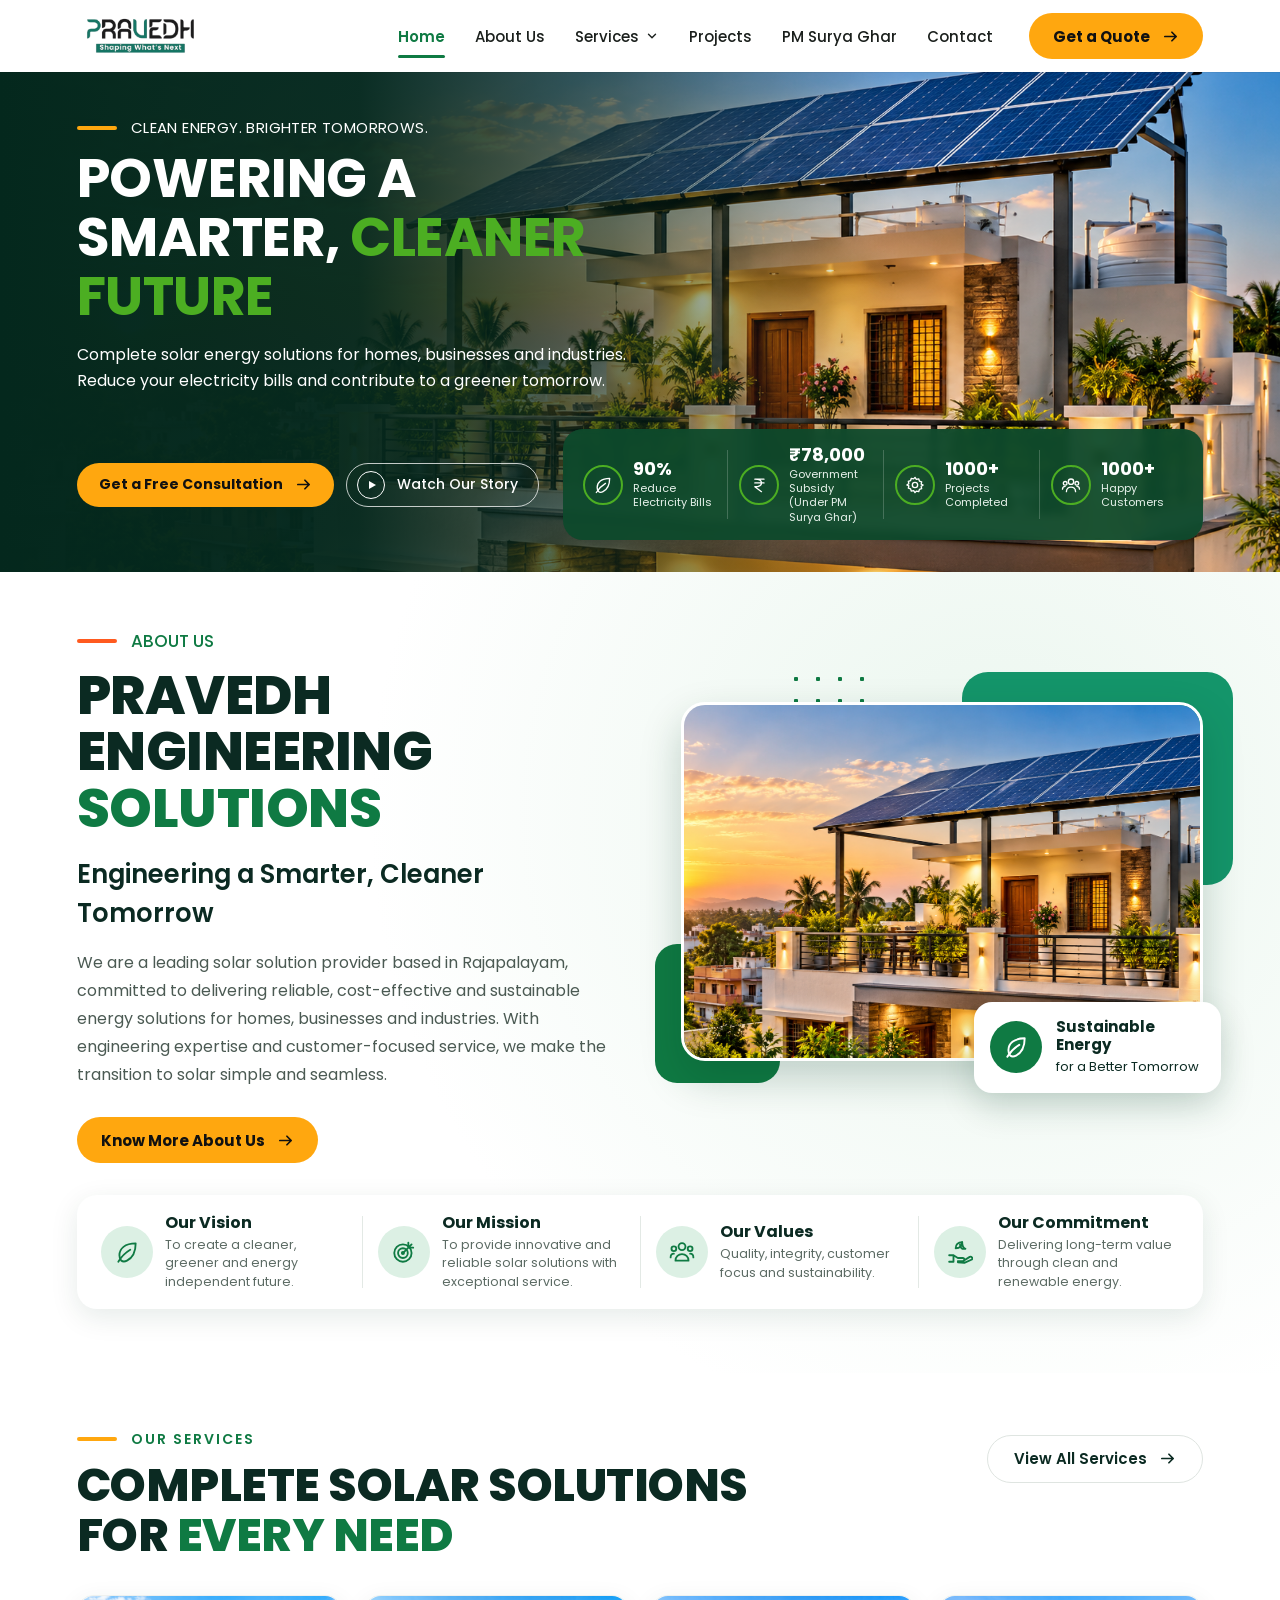
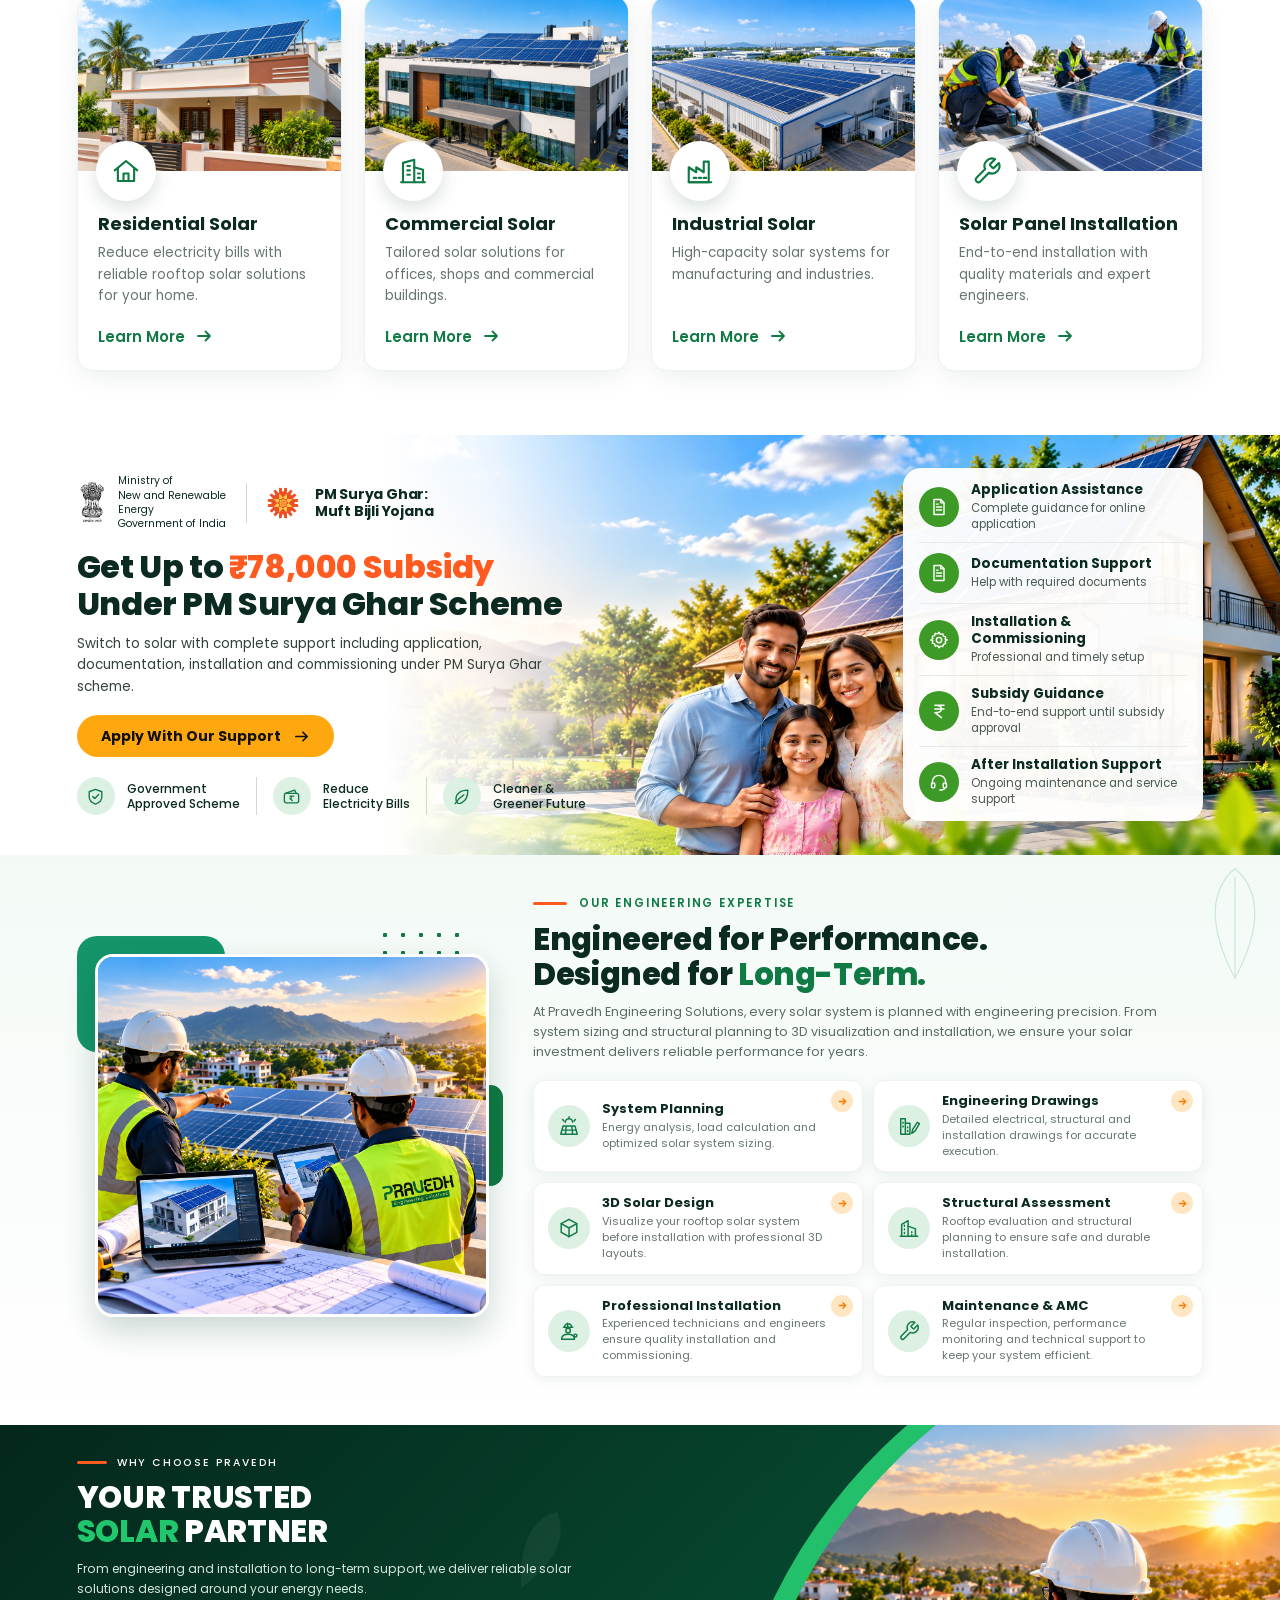
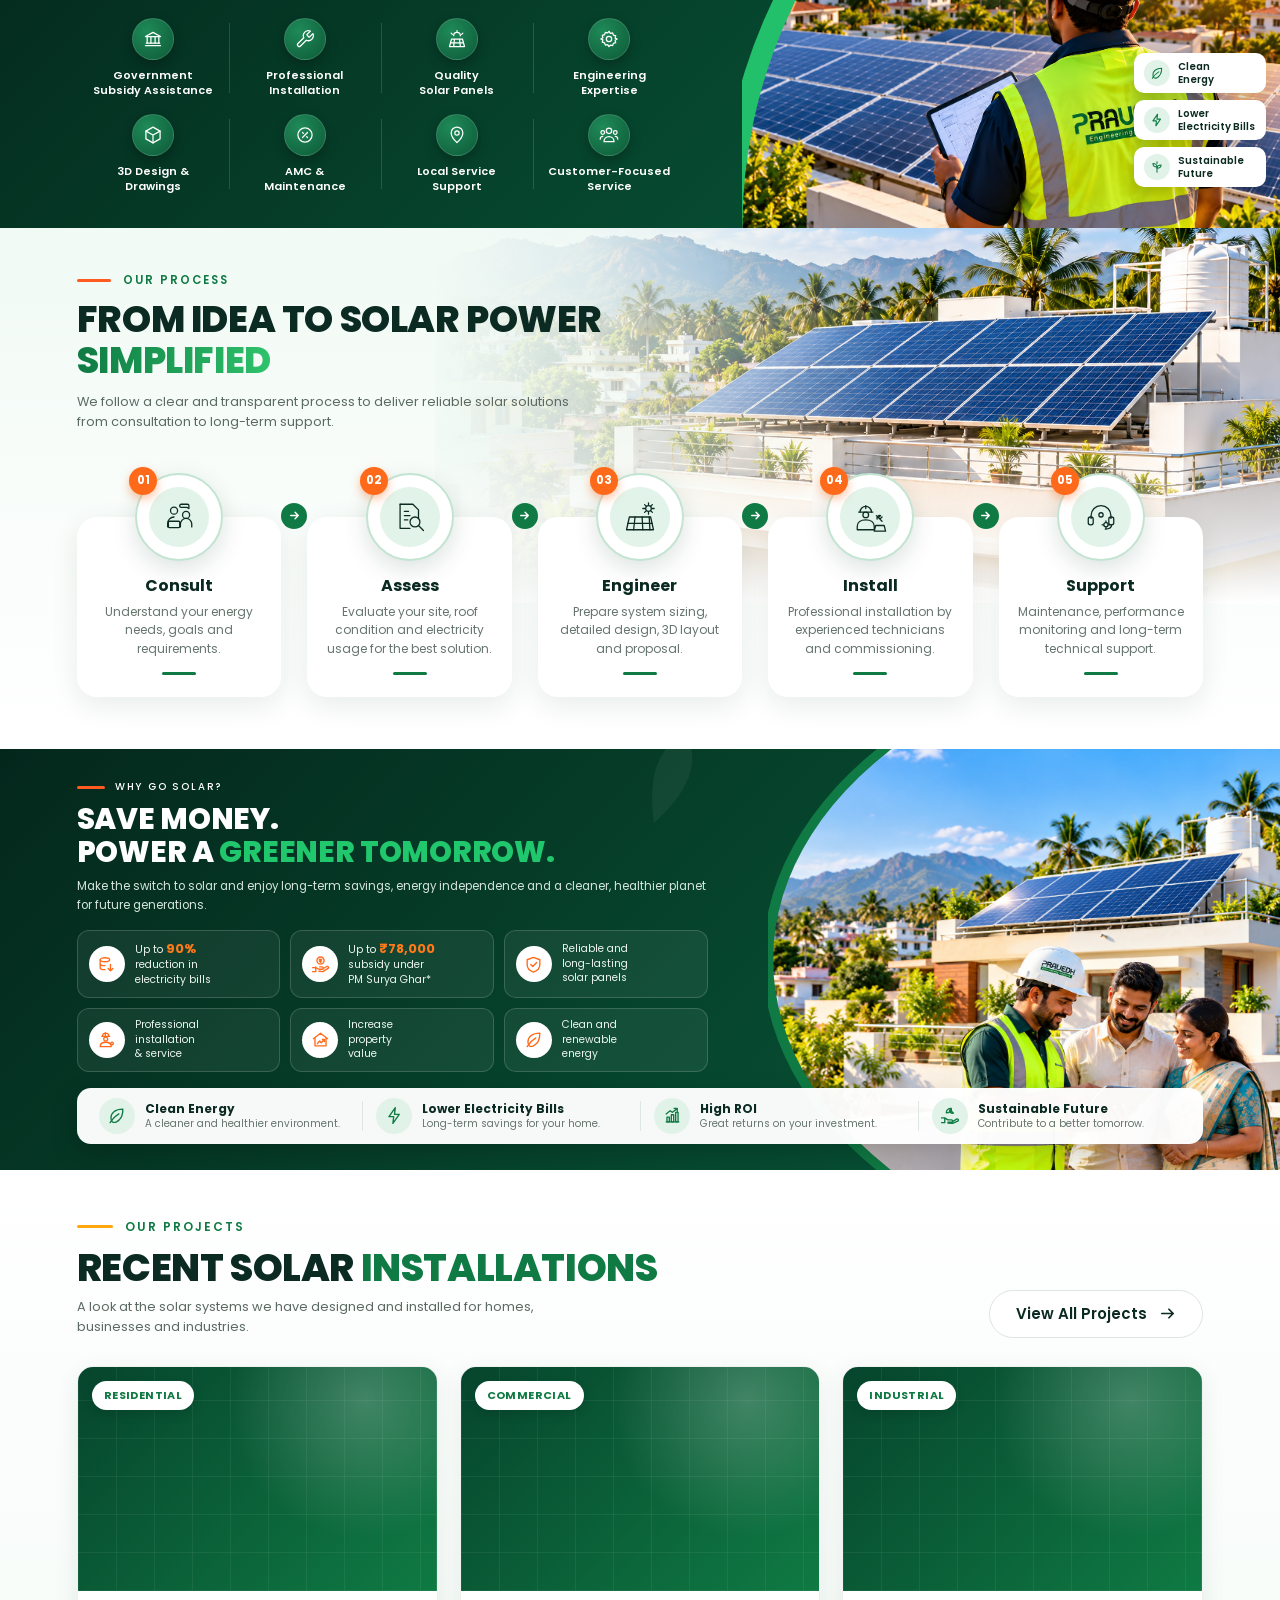
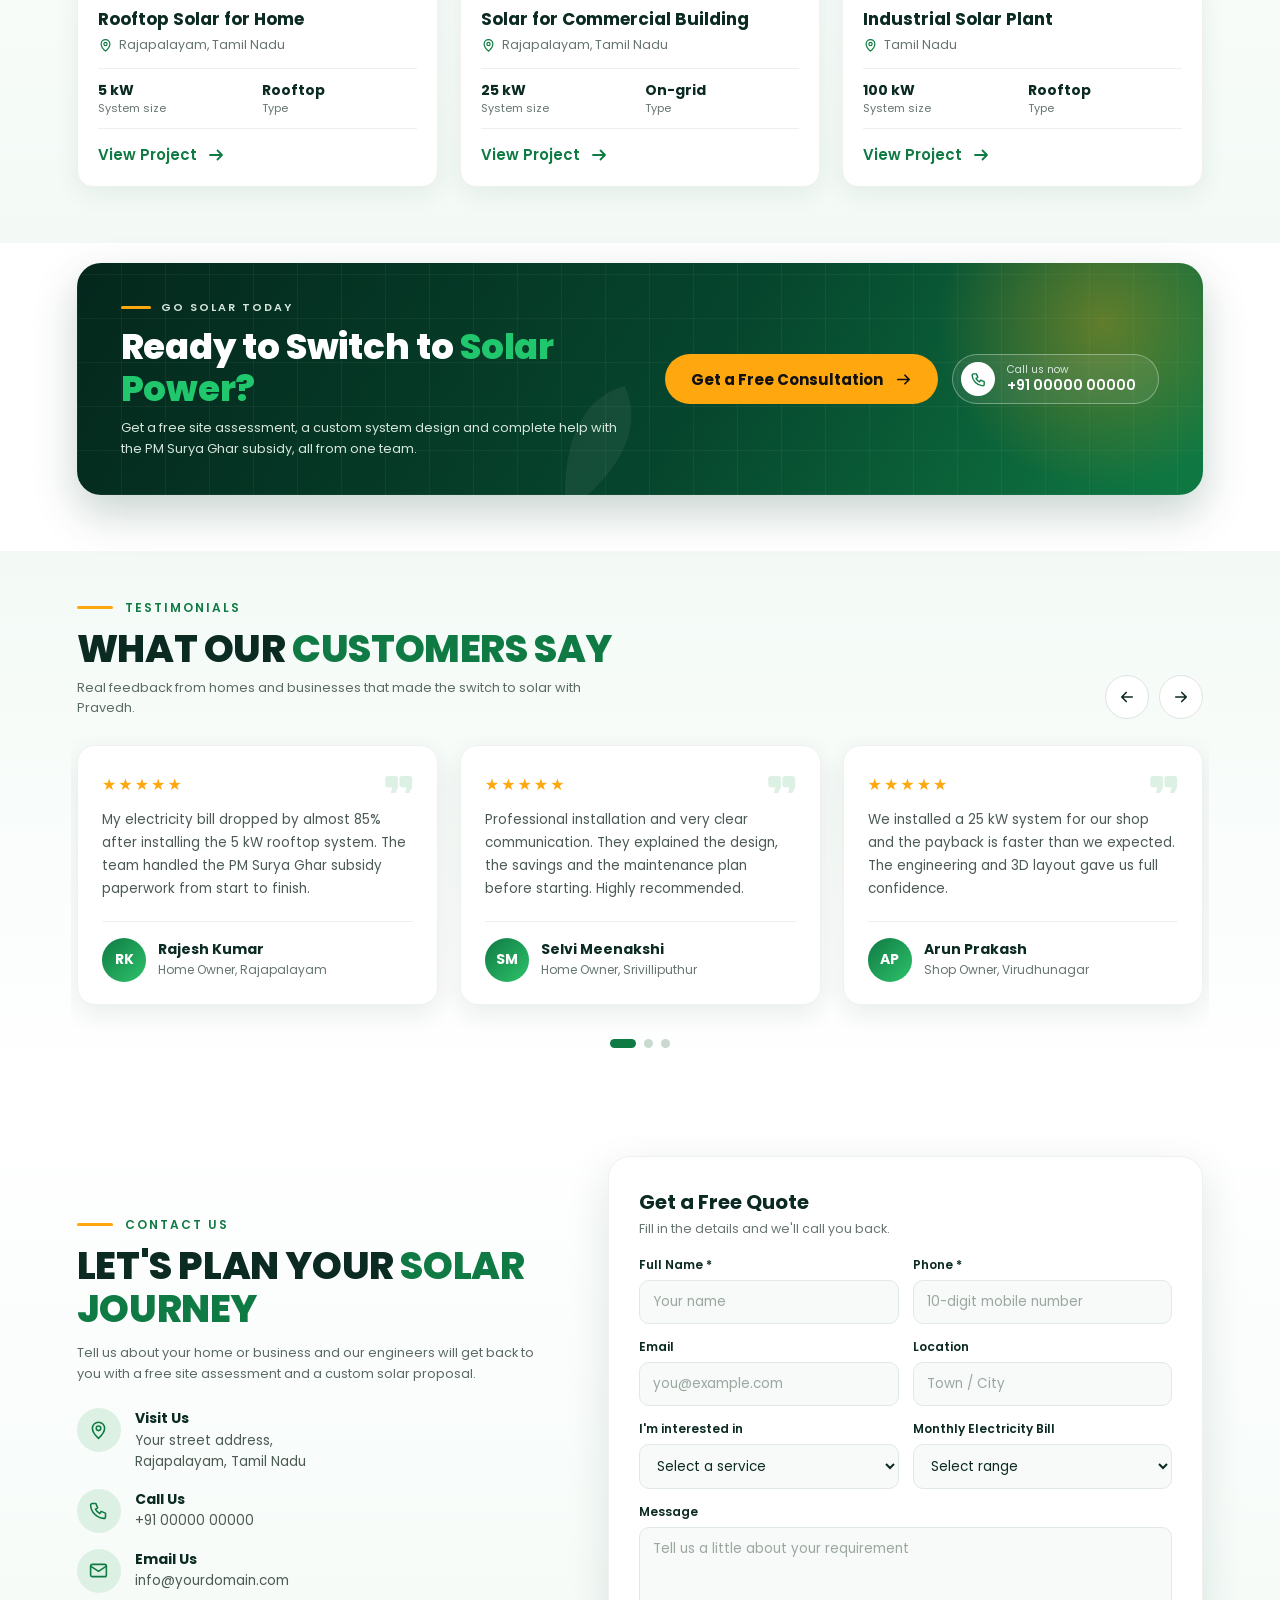
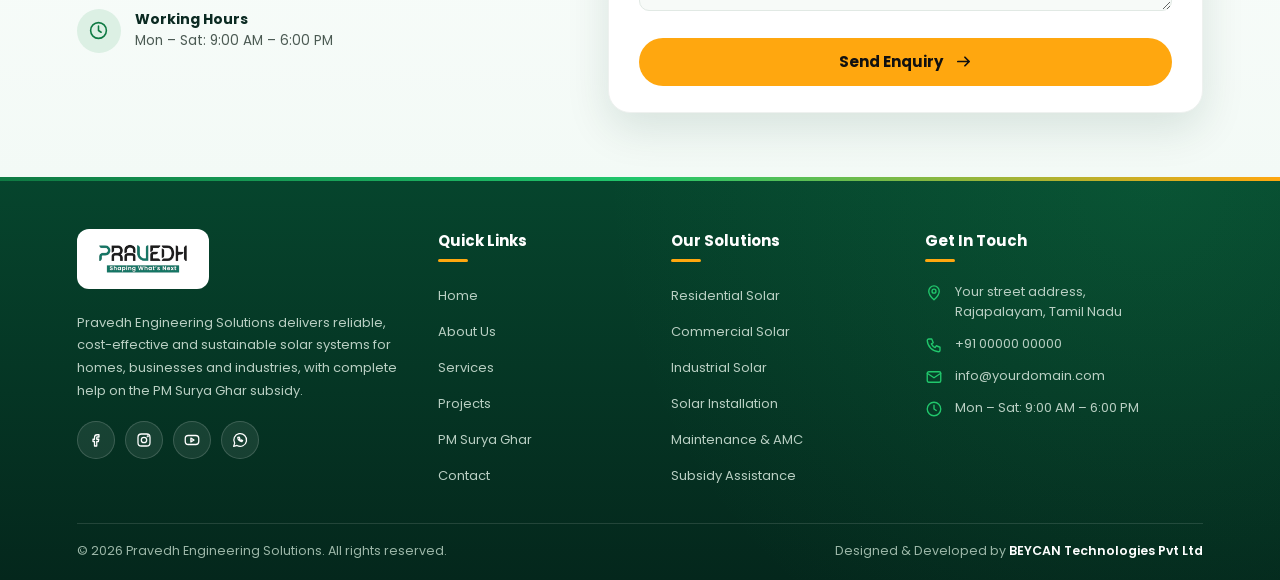
==== index.html @ b2233e87 "Add files via upload" ====
<!DOCTYPE html>
<html lang="en">
<head>
<meta charset="UTF-8">
<meta name="viewport" content="width=device-width, initial-scale=1">
<title>Pravedh – Shaping What's Next | Solar Energy Solutions</title>
<link rel="preconnect" href="https://fonts.googleapis.com">
<link rel="preconnect" href="https://fonts.gstatic.com" crossorigin>
<link href="https://fonts.googleapis.com/css2?family=Poppins:wght@400;500;600;700;800&display=swap" rel="stylesheet">
<link rel="stylesheet" href="css/style.css">
</head>
<body>

<header class="header">
  <div class="container">
    <a href="#" class="logo" aria-label="Pravedh – Shaping What's Next">
      <img src="images/logo.png" alt="Pravedh – Shaping What's Next">
    </a>

    <nav class="nav" id="nav" aria-label="Main navigation">
      <a href="#" class="active">Home</a>
      <a href="#about">About Us</a>
    
      <div class="dropdown">
        <button type="button" class="dropdown-toggle" aria-haspopup="true" aria-expanded="false">Services <svg class="chev" viewBox="0 0 24 24" fill="none" stroke="currentColor" stroke-width="2.4" stroke-linecap="round" stroke-linejoin="round"><path d="M6 9l6 6 6-6"/></svg></button>
        <div class="dropdown-menu">
          <a href="#services">Solar Installation</a>
          <a href="#services">Maintenance &amp; Repair</a>
          <a href="#services">Net Metering Support</a>
          <a href="#pm-surya-ghar">Subsidy Assistance</a>
        </div>
      </div>
      <a href="#project">Projects</a>
      <a href="#pm-surya-ghar">PM Surya Ghar</a>
      <a href="#contact">Contact</a>
    </nav>

    <div class="actions">
      <a href="#contact" class="btn btn-orange">
        Get a Quote
        <svg viewBox="0 0 24 24" fill="none" stroke="currentColor" stroke-width="2.4" stroke-linecap="round" stroke-linejoin="round"><path d="M4 12h16M14 6l6 6-6 6"/></svg>
      </a>
      <button class="menu-toggle" id="menuToggle" aria-label="Toggle menu" aria-expanded="false" aria-controls="nav"><span></span></button>
    </div>
  </div>
</header>

<section class="hero">
  <div class="hero-bg"><img src="images/hero.png" alt="" aria-hidden="true"></div>

  <div class="container">
    <div class="hero-content">
      <div class="eyebrow">Clean Energy. Brighter Tomorrows.</div>
      <h1>Powering a<br>Smarter, <span class="accent">Cleaner<br>Future</span></h1>
      <p class="lead">Complete solar energy solutions for homes, businesses and industries. Reduce your electricity bills and contribute to a greener tomorrow.</p>

    </div>

    <div class="hero-bottom">
      <div class="cta-row">
        <a href="#contact" class="btn btn-orange">
          Get a Free Consultation
          <svg viewBox="0 0 24 24" fill="none" stroke="currentColor" stroke-width="2.4" stroke-linecap="round" stroke-linejoin="round"><path d="M4 12h16M14 6l6 6-6 6"/></svg>
        </a>
        <a href="#story" class="btn btn-outline">
          <span class="play"><svg viewBox="0 0 24 24"><path d="M6 4l14 8-14 8z"/></svg></span>
          Watch Our Story
        </a>
      </div>
      <div class="stats">
        <div class="stat">
          <div class="stat-icon">
            <svg viewBox="0 0 24 24"><path d="M20 4C10 4 5 9 5 15c0 2 .6 3.6 1.6 4.8C8 21 10 21 12 20c5-2.5 8-7 8-16z"/><path d="M4 21c3-5 6-8 11-11"/></svg>
          </div>
          <div><strong>90%</strong><span>Reduce Electricity Bills</span></div>
        </div>
        <div class="stat">
          <div class="stat-icon">
            <svg viewBox="0 0 24 24"><path d="M7 5h11M7 9.5h11M7 5c6 0 8 2 8 4.5S12 14 7 14l8 6"/></svg>
          </div>
          <div><strong>₹78,000</strong><span>Government Subsidy<br>(Under PM Surya Ghar)</span></div>
        </div>
        <div class="stat">
          <div class="stat-icon">
            <svg viewBox="0 0 24 24"><circle cx="12" cy="12" r="3.2"/><path d="M12 2.8l1.6 2.4 2.8-.6.9 2.7 2.7.9-.6 2.8L21.8 12l-2.4 1.6.6 2.8-2.7.9-.9 2.7-2.8-.6L12 21.2l-1.6-2.4-2.8.6-.9-2.7-2.7-.9.6-2.8L2.2 12l2.4-1.6-.6-2.8 2.7-.9.9-2.7 2.8.6z"/></svg>
          </div>
          <div><strong>1000+</strong><span>Projects Completed</span></div>
        </div>
        <div class="stat">
          <div class="stat-icon">
            <svg viewBox="0 0 24 24"><circle cx="12" cy="8" r="3.2"/><circle cx="5" cy="10" r="2.2"/><circle cx="19" cy="10" r="2.2"/><path d="M6.5 20c0-3.3 2.5-5.5 5.5-5.5s5.5 2.2 5.5 5.5M1.8 17c0-2 1.3-3.4 3.2-3.4M22.2 17c0-2-1.3-3.4-3.2-3.4"/></svg>
          </div>
          <div><strong>1000+</strong><span>Happy Customers</span></div>
        </div>
      </div>
    </div>
  </div>
</section>

<section class="about" id="about">
  <div class="container">
    <div class="about-top">
      <div class="about-text">
        <div class="about-eyebrow">About Us</div>
        <h2>Pravedh Engineering <span>Solutions</span></h2>
        <h3>Engineering a Smarter, Cleaner Tomorrow</h3>
        <p>We are a leading solar solution provider based in Rajapalayam, committed to delivering reliable, cost-effective and sustainable energy solutions for homes, businesses and industries. With engineering expertise and customer-focused service, we make the transition to solar simple and seamless.</p>
        <a href="#contact" class="btn btn-orange">
          Know More About Us
          <svg viewBox="0 0 24 24" fill="none" stroke="currentColor" stroke-width="2.4" stroke-linecap="round" stroke-linejoin="round"><path d="M4 12h16M14 6l6 6-6 6"/></svg>
        </a>
      </div>

      <div class="about-visual">
        <span class="dots" aria-hidden="true"></span>
       
        <div class="about-img"><img src="images/hero.png" alt="Rooftop solar installation on a home at sunset"></div>
        <div class="float-card">
          <div class="float-icon"><svg viewBox="0 0 24 24"><path d="M20 4C10 4 5 9 5 15c0 2 .6 3.6 1.6 4.8C8 21 10 21 12 20c5-2.5 8-7 8-16z"/><path d="M4 21c3-5 6-8 11-11"/></svg></div>
          <div><strong>Sustainable Energy</strong><span>for a Better Tomorrow</span></div>
        </div>
      </div>
    </div>

    <div class="about-features">
      <div class="feature">
        <div class="feature-icon"><svg viewBox="0 0 24 24"><path d="M20 4C10 4 5 9 5 15c0 2 .6 3.6 1.6 4.8C8 21 10 21 12 20c5-2.5 8-7 8-16z"/><path d="M4 21c3-5 6-8 11-11"/></svg></div>
        <div><h4>Our Vision</h4><p>To create a cleaner, greener and energy independent future.</p></div>
      </div>
      <div class="feature">
        <div class="feature-icon"><svg viewBox="0 0 24 24"><circle cx="11" cy="13" r="8"/><circle cx="11" cy="13" r="4.5"/><circle cx="11" cy="13" r="1"/><path d="M11 13l8-8M16 3.5V8h4.5"/></svg></div>
        <div><h4>Our Mission</h4><p>To provide innovative and reliable solar solutions with exceptional service.</p></div>
      </div>
      <div class="feature">
        <div class="feature-icon"><svg viewBox="0 0 24 24"><circle cx="12" cy="7" r="3.2"/><circle cx="4.5" cy="9" r="2.2"/><circle cx="19.5" cy="9" r="2.2"/><path d="M6 20c0-3.6 2.7-6 6-6s6 2.4 6 6zM1.5 17c0-2 1.2-3.5 3-3.5M22.5 17c0-2-1.2-3.5-3-3.5"/></svg></div>
        <div><h4>Our Values</h4><p>Quality, integrity, customer focus and sustainability.</p></div>
      </div>
      <div class="feature">
        <div class="feature-icon"><svg viewBox="0 0 24 24"><path d="M14 3c-4 0-6 2.5-6 5.5 3.5 0 6-1.5 6-5.5z"/><path d="M14 3c0 3 .5 5 3 6-3 .5-5-.5-5-4M2 15h4l4 2.5h4.5a1.5 1.5 0 0 1 0 3H10M6 15v6H2M14.5 20.5L21 16.5a1.6 1.6 0 0 1 2 2.4L16 22l-6-.5"/></svg></div>
        <div><h4>Our Commitment</h4><p>Delivering long-term value through clean and renewable energy.</p></div>
      </div>
    </div>
  </div>
</section>

<section class="services" id="services">
  <div class="container">
    <div class="services-head">
      <div>
        <div class="services-eyebrow">Our Services</div>
        <h2>Complete Solar Solutions<br>for <span>Every Need</span></h2>
      </div>
      <a href="#services" class="btn btn-ghost">View All Services <svg viewBox="0 0 24 24" fill="none" stroke="currentColor" stroke-width="2.4" stroke-linecap="round" stroke-linejoin="round"><path d="M4 12h16M14 6l6 6-6 6"/></svg></a>
    </div>

    <div class="services-grid">
      <article class="service-card">
        <div class="service-media">
          <img src="images/residential.png" alt="A rooftop solar installation on a home" loading="lazy">
          <div class="service-icon"><svg viewBox="0 0 24 24"><path d="M3 11.5L12 4l9 7.5"/><path d="M5.5 10v10h13V10"/><path d="M10 20v-6h4v6"/></svg></div>
        </div>
        <div class="service-body">
          <h3>Residential Solar</h3>
          <p>Reduce electricity bills with reliable rooftop solar solutions for your home.</p>
          <a href="#contact" class="learn-more">Learn More <svg viewBox="0 0 24 24" fill="none" stroke="currentColor" stroke-width="2.4" stroke-linecap="round" stroke-linejoin="round"><path d="M4 12h16M14 6l6 6-6 6"/></svg></a>
        </div>
      </article>

      <article class="service-card">
        <div class="service-media">
          <img src="images/commercial.png" alt="Solar-powered commercial building" loading="lazy">
          <div class="service-icon"><svg viewBox="0 0 24 24"><path d="M4 21V5.5L13 3v18"/><path d="M13 9l7 2v10"/><path d="M2.5 21h19"/><path d="M7.5 8h2M7.5 11.5h2M7.5 15h2M16 14h1.5M16 17.5h1.5"/></svg></div>
        </div>
        <div class="service-body">
          <h3>Commercial Solar</h3>
          <p>Tailored solar solutions for offices, shops and commercial buildings.</p>
          <a href="#contact" class="learn-more">Learn More <svg viewBox="0 0 24 24" fill="none" stroke="currentColor" stroke-width="2.4" stroke-linecap="round" stroke-linejoin="round"><path d="M4 12h16M14 6l6 6-6 6"/></svg></a>
        </div>
      </article>

      <article class="service-card">
        <div class="service-media">
          <img src="images/industrial.png" alt="Large solar array beside an industrial area" loading="lazy">
          <div class="service-icon"><svg viewBox="0 0 24 24"><path d="M3 21V9l6 4V9l6 4V4.5h4V21z"/><path d="M3 21h18"/><path d="M7 17.5h2M11 17.5h2M15 17.5h2"/></svg></div>
        </div>
        <div class="service-body">
          <h3>Industrial Solar</h3>
          <p>High-capacity solar systems for manufacturing and industries.</p>
          <a href="#contact" class="learn-more">Learn More <svg viewBox="0 0 24 24" fill="none" stroke="currentColor" stroke-width="2.4" stroke-linecap="round" stroke-linejoin="round"><path d="M4 12h16M14 6l6 6-6 6"/></svg></a>
        </div>
      </article>

      <article class="service-card">
        <div class="service-media">
          <img src="images/installation.png" alt="Engineers installing solar panels on a roof" loading="lazy">
          <div class="service-icon"><svg viewBox="0 0 24 24"><path d="M14.7 6.3a1 1 0 0 0 0 1.4l1.6 1.6a1 1 0 0 0 1.4 0l3.77-3.77a6 6 0 0 1-7.94 7.94l-6.91 6.91a2.12 2.12 0 0 1-3-3l6.91-6.91a6 6 0 0 1 7.94-7.94z"/></svg></div>
        </div>
        <div class="service-body">
          <h3>Solar Panel Installation</h3>
          <p>End-to-end installation with quality materials and expert engineers.</p>
          <a href="#contact" class="learn-more">Learn More <svg viewBox="0 0 24 24" fill="none" stroke="currentColor" stroke-width="2.4" stroke-linecap="round" stroke-linejoin="round"><path d="M4 12h16M14 6l6 6-6 6"/></svg></a>
        </div>
      </article>
    </div>
  </div>
</section>

<section class="pmsg" id="pm-surya-ghar">
  <div class="pmsg-bg" aria-hidden="true"></div>
  <div class="container pmsg-grid">
    <div class="pmsg-main">
      <div class="pmsg-brands">
        <div class="brand-mnre">
          <img src="images/emblem.png" alt="Emblem of India">
          <p>Ministry of<br>New and Renewable<br>Energy<br>Government of India</p>
        </div>
        <div class="brand-sg">
          <img src="images/surya-logo.png" alt="PM Surya Ghar logo">
          <p>PM Surya Ghar:<br>Muft Bijli Yojana</p>
        </div>
      </div>

      <h2>Get Up to <span>₹78,000 Subsidy</span><br>Under PM Surya Ghar Scheme</h2>
      <p class="pmsg-lead">Switch to solar with complete support including application, documentation, installation and commissioning under PM Surya Ghar scheme.</p>
      <a href="#contact" class="btn btn-orange">Apply With Our Support <svg viewBox="0 0 24 24" fill="none" stroke="currentColor" stroke-width="2.4" stroke-linecap="round" stroke-linejoin="round"><path d="M4 12h16M14 6l6 6-6 6"/></svg></a>

      <div class="pm-badges">
          <div class="pm-badge"><span class="pm-badge-ico"><svg viewBox="0 0 24 24"><path d="M12 3l8 3v6c0 4.5-3.2 8-8 9.5C7.2 20 4 16.5 4 12V6z"/><path d="M8.5 12l2.6 2.6L16 9.5"/></svg></span><span>Government<br>Approved Scheme</span></div>
          <div class="pm-badge"><span class="pm-badge-ico"><svg viewBox="0 0 24 24"><path d="M4 8l12-4 2 4"/><rect x="3" y="8" width="18" height="12" rx="2.5"/><path d="M10 11.5h5M10 11.5c2.5 0 2.5 3 0 3l3 2.5"/></svg></span><span>Reduce<br>Electricity Bills</span></div>
          <div class="pm-badge"><span class="pm-badge-ico"><svg viewBox="0 0 24 24"><path d="M20 4C10 4 5 9 5 15c0 2 .6 3.6 1.6 4.8C8 21 10 21 12 20c5-2.5 8-7 8-16z"/><path d="M4 21c3-5 6-8 11-11"/></svg></span><span>Cleaner &amp;<br>Greener Future</span></div>
      </div>
    </div>

    <aside class="pmsg-card" aria-label="Our support">
      <ul>
        <li><span class="pm-ico"><svg viewBox="0 0 24 24"><path d="M6 3h8l4 4v14H6z"/><path d="M14 3v4h4M9 12h6M9 15.5h6M9 8.5h2"/></svg></span><div><strong>Application Assistance</strong><span>Complete guidance for online application</span></div></li>
        <li><span class="pm-ico"><svg viewBox="0 0 24 24"><path d="M6 3h8l4 4v14H6z"/><path d="M14 3v4h4M9 12h6M9 15.5h6M9 8.5h2"/></svg></span><div><strong>Documentation Support</strong><span>Help with required documents</span></div></li>
        <li><span class="pm-ico"><svg viewBox="0 0 24 24"><circle cx="12" cy="12" r="3.2"/><path d="M12 2.8l1.6 2.4 2.8-.6.9 2.7 2.7.9-.6 2.8L21.8 12l-2.4 1.6.6 2.8-2.7.9-.9 2.7-2.8-.6L12 21.2l-1.6-2.4-2.8.6-.9-2.7-2.7-.9.6-2.8L2.2 12l2.4-1.6-.6-2.8 2.7-.9.9-2.7 2.8.6z"/></svg></span><div><strong>Installation &amp; Commissioning</strong><span>Professional and timely setup</span></div></li>
        <li><span class="pm-ico"><svg viewBox="0 0 24 24"><path d="M7 5h11M7 9.5h11M7 5c6 0 8 2 8 4.5S12 14 7 14l8 6"/></svg></span><div><strong>Subsidy Guidance</strong><span>End-to-end support until subsidy approval</span></div></li>
        <li><span class="pm-ico"><svg viewBox="0 0 24 24"><path d="M4 14v-2a8 8 0 0 1 16 0v2"/><rect x="3" y="13" width="4" height="6" rx="1.5"/><rect x="17" y="13" width="4" height="6" rx="1.5"/><path d="M19 19c0 1.6-1.6 2.5-4 2.5h-2"/></svg></span><div><strong>After Installation Support</strong><span>Ongoing maintenance and service support</span></div></li>
      </ul>
    </aside>
  </div>
</section>
<section class="eng" id="engineering">
  <svg class="eng-leaf" viewBox="0 0 120 200" aria-hidden="true">
    <path d="M60 6C20 40 10 100 60 194 110 100 100 40 60 6z" fill="none" stroke="#9fd3b4" stroke-width="2"/>
    <path d="M60 20v170" stroke="#9fd3b4" stroke-width="2"/>
  </svg>

  <div class="container eng-grid">
    <!-- left: image -->
    <div class="eng-visual">
      <span class="eng-dots" aria-hidden="true"></span>
      <div class="eng-img">
        <img src="images/engineering.png" alt="Pravedh engineers reviewing a rooftop solar layout" loading="lazy">
      </div>
    </div>

    <!-- right: content -->
    <div class="eng-content">
      <div class="eng-eyebrow">Our Engineering Expertise</div>
      <h2>Engineered for Performance.<br>Designed for <span>Long-Term.</span></h2>
      <p class="eng-lead">At Pravedh Engineering Solutions, every solar system is planned with engineering precision. From system sizing and structural planning to 3D visualization and installation, we ensure your solar investment delivers reliable performance for years.</p>

      <div class="eng-cards">
        <a href="#contact" class="eng-card">
          <span class="eng-ico"><svg viewBox="0 0 24 24"><path d="M12 2v2M5 5l1.4 1.4M19 5l-1.4 1.4M8 8a4 4 0 0 1 8 0"/><path d="M3 21l2.5-9h13L21 21zM4.2 16.5h15.6M9 12l-1 9M15 12l1 9"/></svg></span>
          <span class="eng-txt"><strong>System Planning</strong><span>Energy analysis, load calculation and optimized solar system sizing.</span></span>
          <span class="eng-go"><svg viewBox="0 0 24 24"><path d="M5 12h14M13 6l6 6-6 6"/></svg></span>
        </a>

        <a href="#contact" class="eng-card">
          <span class="eng-ico"><svg viewBox="0 0 24 24"><path d="M3 4h5v17H3zM8 9h5v12H8z"/><path d="M5.5 8v1M5.5 12v1M10.5 13v1M10.5 17v1"/><path d="M15 20l1-4 5-8 2.5 1.5-5 8z"/></svg></span>
          <span class="eng-txt"><strong>Engineering Drawings</strong><span>Detailed electrical, structural and installation drawings for accurate execution.</span></span>
          <span class="eng-go"><svg viewBox="0 0 24 24"><path d="M5 12h14M13 6l6 6-6 6"/></svg></span>
        </a>

        <a href="#contact" class="eng-card">
          <span class="eng-ico"><svg viewBox="0 0 24 24"><path d="M12 2.5l8.5 4.8v9.4L12 21.5l-8.5-4.8V7.3z"/><path d="M3.5 7.3L12 12l8.5-4.7M12 12v9.5"/></svg></span>
          <span class="eng-txt"><strong>3D Solar Design</strong><span>Visualize your rooftop solar system before installation with professional 3D layouts.</span></span>
          <span class="eng-go"><svg viewBox="0 0 24 24"><path d="M5 12h14M13 6l6 6-6 6"/></svg></span>
        </a>

        <a href="#contact" class="eng-card">
          <span class="eng-ico"><svg viewBox="0 0 24 24"><path d="M4 21V8l7-4v17"/><path d="M11 10l8 3v8"/><path d="M2.5 21h19M7 9v1M7 13v1M7 17v1M15 16v1M15 19v1"/></svg></span>
          <span class="eng-txt"><strong>Structural Assessment</strong><span>Rooftop evaluation and structural planning to ensure safe and durable installation.</span></span>
          <span class="eng-go"><svg viewBox="0 0 24 24"><path d="M5 12h14M13 6l6 6-6 6"/></svg></span>
        </a>

        <a href="#contact" class="eng-card">
          <span class="eng-ico"><svg viewBox="0 0 24 24"><path d="M7 8a4 4 0 0 1 8 0M6 8h10M10.5 3.5v3"/><circle cx="11" cy="11.5" r="2.5"/><path d="M4 21c0-3.5 3-5.5 7-5.5s7 2 7 5.5z"/><circle cx="19" cy="17" r="1.6"/></svg></span>
          <span class="eng-txt"><strong>Professional Installation</strong><span>Experienced technicians and engineers ensure quality installation and commissioning.</span></span>
          <span class="eng-go"><svg viewBox="0 0 24 24"><path d="M5 12h14M13 6l6 6-6 6"/></svg></span>
        </a>

        <a href="#contact" class="eng-card">
          <span class="eng-ico"><svg viewBox="0 0 24 24"><path d="M14.7 6.3a1 1 0 0 0 0 1.4l1.6 1.6a1 1 0 0 0 1.4 0l3.77-3.77a6 6 0 0 1-7.94 7.94l-6.91 6.91a2.12 2.12 0 0 1-3-3l6.91-6.91a6 6 0 0 1 7.94-7.94z"/></svg></span>
          <span class="eng-txt"><strong>Maintenance &amp; AMC</strong><span>Regular inspection, performance monitoring and technical support to keep your system efficient.</span></span>
          <span class="eng-go"><svg viewBox="0 0 24 24"><path d="M5 12h14M13 6l6 6-6 6"/></svg></span>
        </a>
      </div>
    </div>
  </div>
</section>

<section class="why" id="why-us">
  <!-- photo with curved edge -->
  <div class="why-media" aria-hidden="false">
    <div class="why-edge"></div>
    <div class="why-photo"><img src="images/why-choose.png" alt="Pravedh engineer reviewing a rooftop solar plant" loading="lazy"></div>

    <div class="why-tags">
      <div class="why-tag">
        <span class="why-tag-ico"><svg viewBox="0 0 24 24"><path d="M20 4C10 4 5 9 5 15c0 2 .6 3.6 1.6 4.8C8 21 10 21 12 20c5-2.5 8-7 8-16z"/><path d="M4 21c3-5 6-8 11-11"/></svg></span>
        <span>Clean<br>Energy</span>
      </div>
      <div class="why-tag">
        <span class="why-tag-ico"><svg viewBox="0 0 24 24"><path d="M13 2L5 13.5h6L10 22l8-11.5h-6z"/></svg></span>
        <span>Lower<br>Electricity Bills</span>
      </div>
      <div class="why-tag">
        <span class="why-tag-ico"><svg viewBox="0 0 24 24"><path d="M12 21v-9"/><path d="M12 12C12 8 9 6 5 6c0 4 2.5 6 7 6zM12 14c0-3.5 2.5-5.5 7-5.5 0 3.5-2.5 5.5-7 5.5z"/><path d="M12 3v3"/></svg></span>
        <span>Sustainable<br>Future</span>
      </div>
    </div>
  </div>

  <svg class="why-leaf" viewBox="0 0 120 200" aria-hidden="true"><path d="M60 6C20 40 10 100 60 194 110 100 100 40 60 6z" fill="currentColor"/></svg>

  <div class="container">
    <div class="why-content">
      <div class="why-eyebrow">Why Choose Pravedh</div>
      <h2>Your Trusted<br><span>Solar</span> Partner</h2>
      <p class="why-lead">From engineering and installation to long-term support, we deliver reliable solar solutions designed around your energy needs.</p>

      <div class="why-grid">
        <div class="why-item">
          <span class="why-ico"><svg viewBox="0 0 24 24"><path d="M3 9l9-5 9 5z"/><path d="M5 9v8M9.5 9v8M14.5 9v8M19 9v8"/><path d="M3 20h18M4 17h16"/></svg></span>
          <span>Government<br>Subsidy Assistance</span>
        </div>
        <div class="why-item">
          <span class="why-ico"><svg viewBox="0 0 24 24"><path d="M14.7 6.3a1 1 0 0 0 0 1.4l1.6 1.6a1 1 0 0 0 1.4 0l3.77-3.77a6 6 0 0 1-7.94 7.94l-6.91 6.91a2.12 2.12 0 0 1-3-3l6.91-6.91a6 6 0 0 1 7.94-7.94z"/></svg></span>
          <span>Professional<br>Installation</span>
        </div>
        <div class="why-item">
          <span class="why-ico"><svg viewBox="0 0 24 24"><path d="M12 2v2M5 5l1.4 1.4M19 5l-1.4 1.4M8 8a4 4 0 0 1 8 0"/><path d="M3 21l2.5-9h13L21 21zM4.2 16.5h15.6M9 12l-1 9M15 12l1 9"/></svg></span>
          <span>Quality<br>Solar Panels</span>
        </div>
        <div class="why-item">
          <span class="why-ico"><svg viewBox="0 0 24 24"><circle cx="12" cy="12" r="3.2"/><path d="M12 2.8l1.6 2.4 2.8-.6.9 2.7 2.7.9-.6 2.8L21.8 12l-2.4 1.6.6 2.8-2.7.9-.9 2.7-2.8-.6L12 21.2l-1.6-2.4-2.8.6-.9-2.7-2.7-.9.6-2.8L2.2 12l2.4-1.6-.6-2.8 2.7-.9.9-2.7 2.8.6z"/></svg></span>
          <span>Engineering<br>Expertise</span>
        </div>
        <div class="why-item">
          <span class="why-ico"><svg viewBox="0 0 24 24"><path d="M12 2.5l8.5 4.8v9.4L12 21.5l-8.5-4.8V7.3z"/><path d="M3.5 7.3L12 12l8.5-4.7M12 12v9.5"/></svg></span>
          <span>3D Design &amp;<br>Drawings</span>
        </div>
        <div class="why-item">
          <span class="why-ico"><svg viewBox="0 0 24 24"><circle cx="12" cy="12" r="8.5"/><path d="M9 15l6-6M9 9l1 1M14 14l1 1"/></svg></span>
          <span>AMC &amp;<br>Maintenance</span>
        </div>
        <div class="why-item">
          <span class="why-ico"><svg viewBox="0 0 24 24"><path d="M12 21s7-6.2 7-11.5a7 7 0 0 0-14 0C5 14.800 12 21 12 21z"/><circle cx="12" cy="9.5" r="2.6"/></svg></span>
          <span>Local Service<br>Support</span>
        </div>
        <div class="why-item">
          <span class="why-ico"><svg viewBox="0 0 24 24"><circle cx="12" cy="7" r="3.2"/><circle cx="4.5" cy="9" r="2.2"/><circle cx="19.5" cy="9" r="2.2"/><path d="M6 20c0-3.6 2.7-6 6-6s6 2.4 6 6zM1.5 17c0-2 1.2-3.5 3-3.5M22.5 17c0-2-1.2-3.5-3-3.5"/></svg></span>
          <span>Customer-Focused<br>Service</span>
        </div>
      </div>
    </div>
  </div>
</section>
<section class="process" id="process">
  <div class="process-bg" aria-hidden="true"></div>

  <div class="container">
    <div class="process-eyebrow">Our Process</div>
    <h2>From Idea to Solar Power<br><span>Simplified</span></h2>
    <p class="process-lead">We follow a clear and transparent process to deliver reliable solar solutions from consultation to long-term support.</p>

    <div class="steps">
      <!-- 01 -->
      <div class="step">
        <div class="step-medal">
          <span class="step-no">01</span>
          <span class="step-ico"><svg viewBox="0 0 48 48"><circle cx="17" cy="15" r="5"/><path d="M8 38v-5a9 9 0 0 1 9-9"/><rect x="9" y="30" width="16" height="9" rx="1.5"/><circle cx="34" cy="21" r="5"/><path d="M26 38v-4a8 8 0 0 1 16 0v4"/><path d="M27 6h9a2 2 0 0 1 2 2v4l-3-1.5H27a2 2 0 0 1-2-2V8a2 2 0 0 1 2-2z"/></svg></span>
        </div>
        <span class="step-arrow"><svg viewBox="0 0 24 24"><path d="M5 12h14M13 6l6 6-6 6"/></svg></span>
        <div class="step-card">
          <h3>Consult</h3>
          <p>Understand your energy needs, goals and requirements.</p>
        </div>
      </div>

      <!-- 02 -->
      <div class="step">
        <div class="step-medal">
          <span class="step-no">02</span>
          <span class="step-ico"><svg viewBox="0 0 48 48"><path d="M10 6h18l8 8v12"/><path d="M10 6v34h14"/><path d="M16 16h6M16 22h8M16 28h5"/><circle cx="31" cy="31" r="7"/><path d="M36 36l7 7"/></svg></span>
        </div>
        <span class="step-arrow"><svg viewBox="0 0 24 24"><path d="M5 12h14M13 6l6 6-6 6"/></svg></span>
        <div class="step-card">
          <h3>Assess</h3>
          <p>Evaluate your site, roof condition and electricity usage for the best solution.</p>
        </div>
      </div>

      <!-- 03 -->
      <div class="step">
        <div class="step-medal">
          <span class="step-no">03</span>
          <span class="step-ico"><svg viewBox="0 0 48 48"><path d="M5 42l4-18h30l4 18z"/><path d="M7 33h34M17 24l-2 18M27 24l1 18M37 24l1 18"/><circle cx="36" cy="12" r="4"/><path d="M36 4v2.5M36 17.500V20M28 12h2.500M41.500 12H44M30.500 6.500l1.800 1.800M39.700 15.700l1.800 1.800M41.500 6.500l-1.800 1.800M32.300 15.700l-1.800 1.800"/></svg></span>
        </div>
        <span class="step-arrow"><svg viewBox="0 0 24 24"><path d="M5 12h14M13 6l6 6-6 6"/></svg></span>
        <div class="step-card">
          <h3>Engineer</h3>
          <p>Prepare system sizing, detailed design, 3D layout and proposal.</p>
        </div>
      </div>

      <!-- 04 -->
      <div class="step">
        <div class="step-medal">
          <span class="step-no">04</span>
          <span class="step-ico"><svg viewBox="0 0 48 48"><path d="M10 17a8 8 0 0 1 16 0"/><path d="M8 17h20M18 8v4"/><circle cx="18" cy="21" r="4"/><path d="M6 42v-5c0-6 5-9 12-9s12 3 12 9v5z"/><path d="M33 22l8 8M41 24l-3 3-2-2 3-3a4 4 0 0 0-5 5"/><path d="M30 44l2-8h12l2 8z"/></svg></span>
        </div>
        <span class="step-arrow"><svg viewBox="0 0 24 24"><path d="M5 12h14M13 6l6 6-6 6"/></svg></span>
        <div class="step-card">
          <h3>Install</h3>
          <p>Professional installation by experienced technicians and commissioning.</p>
        </div>
      </div>

      <!-- 05 -->
      <div class="step">
        <div class="step-medal">
          <span class="step-no">05</span>
          <span class="step-ico"><svg viewBox="0 0 48 48"><path d="M10 26v-4a14 14 0 0 1 28 0v4"/><rect x="6" y="24" width="7" height="11" rx="3"/><rect x="35" y="24" width="7" height="11" rx="3"/><path d="M39 35c0 4-4 6-9 6"/><circle cx="31" cy="35" r="3"/><path d="M31 29.500v2M31 38.500v2M25.500 35h2M34.500 35h2"/><circle cx="24" cy="21" r="3"/></svg></span>
        </div>
        <div class="step-card">
          <h3>Support</h3>
          <p>Maintenance, performance monitoring and long-term technical support.</p>
        </div>
      </div>
    </div>
  </div>
</section>

<section class="gs" id="why-solar">
  <!-- photo with curved edge -->
  <div class="gs-media">
    <div class="gs-edge"></div>
    <div class="gs-photo"><img src="images/why-solar.png" alt="Pravedh engineer explaining a rooftop solar system to a family" loading="lazy"></div>
  </div>

  <svg class="gs-leaf" viewBox="0 0 120 200" aria-hidden="true"><path d="M60 6C20 40 10 100 60 194 110 100 100 40 60 6z" fill="currentColor"/></svg>

  <div class="container">
    <div class="gs-top">
      <div class="gs-eyebrow">Why Go Solar?</div>
      <h2>Save Money.<br>Power a <span>Greener Tomorrow.</span></h2>
      <p class="gs-lead">Make the switch to solar and enjoy long-term savings, energy independence and a cleaner, healthier planet for future generations.</p>

      <div class="gs-cards">
        <div class="gs-card">
          <span class="gs-ico"><svg viewBox="0 0 24 24"><ellipse cx="10" cy="6" rx="6" ry="2.5"/><path d="M4 6v5c0 1.4 2.7 2.5 6 2.5M4 11v5c0 1.4 2.7 2.5 6 2.5"/><path d="M17 12v8M14 17l3 3 3-3"/></svg></span>
          <span class="gs-txt">Up to <b>90%</b><br>reduction in<br>electricity bills</span>
        </div>
        <div class="gs-card">
          <span class="gs-ico"><svg viewBox="0 0 24 24"><circle cx="12" cy="7" r="4.5"/><path d="M10.5 5.5h3M10.5 7.5h3M10.5 5.5c2 0 2.5 2 0 2l2 2"/><path d="M2 16h4l4 2h4a1.5 1.5 0 0 0 0-3h-3M6 15v6H2M14 18l6-3.5a1.5 1.5 0 0 1 2 2L15 21l-5-.5"/></svg></span>
          <span class="gs-txt">Up to <b>₹78,000</b><br>subsidy under<br>PM Surya Ghar*</span>
        </div>
        <div class="gs-card">
          <span class="gs-ico"><svg viewBox="0 0 24 24"><path d="M12 3l8 3v6c0 4.5-3.2 8-8 9.5C7.2 20 4 16.5 4 12V6z"/><path d="M8.5 12l2.6 2.6L16 9.5"/></svg></span>
          <span class="gs-txt">Reliable and<br>long-lasting<br>solar panels</span>
        </div>
        <div class="gs-card">
          <span class="gs-ico"><svg viewBox="0 0 24 24"><path d="M7 8a4 4 0 0 1 8 0M6 8h10M10.5 3.5v3"/><circle cx="11" cy="11.5" r="2.5"/><path d="M4 21c0-3.5 3-5.5 7-5.5s7 2 7 5.5z"/><circle cx="19" cy="17" r="1.6"/></svg></span>
          <span class="gs-txt">Professional<br>installation<br>&amp; service</span>
        </div>
        <div class="gs-card">
          <span class="gs-ico"><svg viewBox="0 0 24 24"><path d="M3 11l9-7 9 7"/><path d="M5 10v10h14V10"/><path d="M8 17l3-3 2 2 4-4M14.5 12H17v2.5"/></svg></span>
          <span class="gs-txt">Increase<br>property<br>value</span>
        </div>
        <div class="gs-card">
          <span class="gs-ico"><svg viewBox="0 0 24 24"><path d="M20 4C10 4 5 9 5 15c0 2 .6 3.6 1.6 4.8C8 21 10 21 12 20c5-2.5 8-7 8-16z"/><path d="M4 21c3-5 6-8 11-11"/></svg></span>
          <span class="gs-txt">Clean and<br>renewable<br>energy</span>
        </div>
      </div>
    </div>

    <!-- bottom benefits bar -->
    <div class="gs-bar">
      <div class="gs-b">
        <span class="gs-b-ico"><svg viewBox="0 0 24 24"><path d="M20 4C10 4 5 9 5 15c0 2 .6 3.6 1.6 4.8C8 21 10 21 12 20c5-2.5 8-7 8-16z"/><path d="M4 21c3-5 6-8 11-11"/></svg></span>
        <span><strong>Clean Energy</strong><em>A cleaner and healthier environment.</em></span>
      </div>
      <div class="gs-b">
        <span class="gs-b-ico"><svg viewBox="0 0 24 24"><path d="M13 2L5 13.5h6L10 22l8-11.5h-6z"/></svg></span>
        <span><strong>Lower Electricity Bills</strong><em>Long-term savings for your home.</em></span>
      </div>
      <div class="gs-b">
        <span class="gs-b-ico"><svg viewBox="0 0 24 24"><path d="M4 20h16"/><rect x="5" y="14" width="3" height="6"/><rect x="10.5" y="11" width="3" height="9"/><rect x="16" y="8" width="3" height="12"/><path d="M4 10l5-4 3 2 6-5M14 3h4v4"/></svg></span>
        <span><strong>High ROI</strong><em>Great returns on your investment.</em></span>
      </div>
      <div class="gs-b">
        <span class="gs-b-ico"><svg viewBox="0 0 24 24"><path d="M14 3c-4 0-6 2.5-6 5.5 3.5 0 6-1.5 6-5.5z"/><path d="M14 3c0 3 .5 5 3 6-3 .5-5-.5-5-4M2 15h4l4 2.5h4.5a1.5 1.5 0 0 1 0 3H10M6 15v6H2M14.5 20.5L21 16.5a1.6 1.6 0 0 1 2 2.4L16 22l-6-.5"/></svg></span>
        <span><strong>Sustainable Future</strong><em>Contribute to a better tomorrow.</em></span>
      </div>
    </div>
  </div>
</section>

<section class="projects" id="project">
  <div class="container">
    <div class="projects-head">
      <div>
        <div class="projects-eyebrow">Our Projects</div>
        <h2>Recent Solar <span>Installations</span></h2>
        <p class="projects-lead">A look at the solar systems we have designed and installed for homes, businesses and industries.</p>
      </div>
      <a href="#contact" class="btn btn-ghost">View All Projects
        <svg viewBox="0 0 24 24" fill="none" stroke="currentColor" stroke-width="2.4" stroke-linecap="round" stroke-linejoin="round"><path d="M4 12h16M14 6l6 6-6 6"/></svg>
      </a>
    </div>

    <div class="projects-grid">
      <!-- Card 1 -->
      <article class="project-card">
        <div class="project-media">
          <span class="project-tag">Residential</span>
        </div>
        <div class="project-body">
          <h3>Rooftop Solar for Home</h3>
          <p class="project-loc">
            <svg viewBox="0 0 24 24"><path d="M12 21s7-6.2 7-11.5a7 7 0 0 0-14 0C5 14.8 12 21 12 21z"/><circle cx="12" cy="9.5" r="2.6"/></svg>
            Rajapalayam, Tamil Nadu
          </p>
          <div class="project-meta">
            <span><strong>5 kW</strong>System size</span>
            <span><strong>Rooftop</strong>Type</span>
          </div>
          <a href="#contact" class="learn-more">View Project
            <svg viewBox="0 0 24 24" fill="none" stroke="currentColor" stroke-width="2.4" stroke-linecap="round" stroke-linejoin="round"><path d="M4 12h16M14 6l6 6-6 6"/></svg>
          </a>
        </div>
      </article>

      <!-- Card 2 -->
      <article class="project-card">
        <div class="project-media">
          <span class="project-tag">Commercial</span>
        </div>
        <div class="project-body">
          <h3>Solar for Commercial Building</h3>
          <p class="project-loc">
            <svg viewBox="0 0 24 24"><path d="M12 21s7-6.2 7-11.5a7 7 0 0 0-14 0C5 14.8 12 21 12 21z"/><circle cx="12" cy="9.5" r="2.6"/></svg>
            Rajapalayam, Tamil Nadu
          </p>
          <div class="project-meta">
            <span><strong>25 kW</strong>System size</span>
            <span><strong>On-grid</strong>Type</span>
          </div>
          <a href="#contact" class="learn-more">View Project
            <svg viewBox="0 0 24 24" fill="none" stroke="currentColor" stroke-width="2.4" stroke-linecap="round" stroke-linejoin="round"><path d="M4 12h16M14 6l6 6-6 6"/></svg>
          </a>
        </div>
      </article>

      <!-- Card 3 -->
      <article class="project-card">
        <div class="project-media">
          <span class="project-tag">Industrial</span>
        </div>
        <div class="project-body">
          <h3>Industrial Solar Plant</h3>
          <p class="project-loc">
            <svg viewBox="0 0 24 24"><path d="M12 21s7-6.2 7-11.5a7 7 0 0 0-14 0C5 14.8 12 21 12 21z"/><circle cx="12" cy="9.5" r="2.6"/></svg>
            Tamil Nadu
          </p>
          <div class="project-meta">
            <span><strong>100 kW</strong>System size</span>
            <span><strong>Rooftop</strong>Type</span>
          </div>
          <a href="#contact" class="learn-more">View Project
            <svg viewBox="0 0 24 24" fill="none" stroke="currentColor" stroke-width="2.4" stroke-linecap="round" stroke-linejoin="round"><path d="M4 12h16M14 6l6 6-6 6"/></svg>
          </a>
        </div>
      </article>
    </div>
  </div>
</section>

<section class="cta" id="cta">
  <div class="container">
    <div class="cta-box">
      <span class="cta-glow" aria-hidden="true"></span>
      <svg class="cta-leaf" viewBox="0 0 120 200" aria-hidden="true"><path d="M60 6C20 40 10 100 60 194 110 100 100 40 60 6z" fill="currentColor"/></svg>

      <div class="cta-text">
        <div class="cta-eyebrow">Go Solar Today</div>
        <h2>Ready to Switch to <span>Solar Power?</span></h2>
        <p>Get a free site assessment, a custom system design and complete help with the PM Surya Ghar subsidy, all from one team.</p>
      </div>

      <div class="cta-actions">
        <a href="#contact" class="btn btn-orange">
          Get a Free Consultation
          <svg viewBox="0 0 24 24" fill="none" stroke="currentColor" stroke-width="2.4" stroke-linecap="round" stroke-linejoin="round"><path d="M4 12h16M14 6l6 6-6 6"/></svg>
        </a>
        <a href="tel:+910000000000" class="btn btn-call">
          <span class="cta-phone"><svg viewBox="0 0 24 24"><path d="M5 4h4l2 5-2.500 1.500a11 11 0 0 0 5 5L15 13l5 2v4a2 2 0 0 1-2 2A16 16 0 0 1 3 6a2 2 0 0 1 2-2z"/></svg></span>
          <span class="cta-call-txt"><small>Call us now</small>+91 00000 00000</span>
        </a>
      </div>
    </div>
  </div>
</section>

<section class="testi" id="testimonials">
  <div class="container">
    <div class="testi-head">
      <div>
        <div class="testi-eyebrow">Testimonials</div>
        <h2>What Our <span>Customers Say</span></h2>
        <p class="testi-lead">Real feedback from homes and businesses that made the switch to solar with Pravedh.</p>
      </div>
      <div class="testi-nav">
        <button type="button" class="testi-arrow" id="testiPrev" aria-label="Previous testimonial">
          <svg viewBox="0 0 24 24"><path d="M19 12H5M11 6l-6 6 6 6"/></svg>
        </button>
        <button type="button" class="testi-arrow" id="testiNext" aria-label="Next testimonial">
          <svg viewBox="0 0 24 24"><path d="M5 12h14M13 6l6 6-6 6"/></svg>
        </button>
      </div>
    </div>

    <div class="testi-viewport" id="testiViewport">
      <div class="testi-track" id="testiTrack">

        <article class="testi-card">
          <svg class="testi-quote" viewBox="0 0 24 24"><path d="M9 7H5a2 2 0 0 0-2 2v4a2 2 0 0 0 2 2h3l-1 4h3l2-4V9a2 2 0 0 0-2-2zm10 0h-4a2 2 0 0 0-2 2v4a2 2 0 0 0 2 2h3l-1 4h3l2-4V9a2 2 0 0 0-2-2z"/></svg>
          <div class="testi-stars" aria-label="5 out of 5 stars">★★★★★</div>
          <p>My electricity bill dropped by almost 85% after installing the 5 kW rooftop system. The team handled the PM Surya Ghar subsidy paperwork from start to finish.</p>
          <div class="testi-user">
            <span class="testi-avatar">RK</span>
            <span><strong>Rajesh Kumar</strong><em>Home Owner, Rajapalayam</em></span>
          </div>
        </article>

        <article class="testi-card">
          <svg class="testi-quote" viewBox="0 0 24 24"><path d="M9 7H5a2 2 0 0 0-2 2v4a2 2 0 0 0 2 2h3l-1 4h3l2-4V9a2 2 0 0 0-2-2zm10 0h-4a2 2 0 0 0-2 2v4a2 2 0 0 0 2 2h3l-1 4h3l2-4V9a2 2 0 0 0-2-2z"/></svg>
          <div class="testi-stars" aria-label="5 out of 5 stars">★★★★★</div>
          <p>Professional installation and very clear communication. They explained the design, the savings and the maintenance plan before starting. Highly recommended.</p>
          <div class="testi-user">
            <span class="testi-avatar">SM</span>
            <span><strong>Selvi Meenakshi</strong><em>Home Owner, Srivilliputhur</em></span>
          </div>
        </article>

        <article class="testi-card">
          <svg class="testi-quote" viewBox="0 0 24 24"><path d="M9 7H5a2 2 0 0 0-2 2v4a2 2 0 0 0 2 2h3l-1 4h3l2-4V9a2 2 0 0 0-2-2zm10 0h-4a2 2 0 0 0-2 2v4a2 2 0 0 0 2 2h3l-1 4h3l2-4V9a2 2 0 0 0-2-2z"/></svg>
          <div class="testi-stars" aria-label="5 out of 5 stars">★★★★★</div>
          <p>We installed a 25 kW system for our shop and the payback is faster than we expected. The engineering and 3D layout gave us full confidence.</p>
          <div class="testi-user">
            <span class="testi-avatar">AP</span>
            <span><strong>Arun Prakash</strong><em>Shop Owner, Virudhunagar</em></span>
          </div>
        </article>

        <article class="testi-card">
          <svg class="testi-quote" viewBox="0 0 24 24"><path d="M9 7H5a2 2 0 0 0-2 2v4a2 2 0 0 0 2 2h3l-1 4h3l2-4V9a2 2 0 0 0-2-2zm10 0h-4a2 2 0 0 0-2 2v4a2 2 0 0 0 2 2h3l-1 4h3l2-4V9a2 2 0 0 0-2-2z"/></svg>
          <div class="testi-stars" aria-label="5 out of 5 stars">★★★★★</div>
          <p>Quick response after installation and regular service visits. Our factory's power cost has come down noticeably and the panels perform exactly as promised.</p>
          <div class="testi-user">
            <span class="testi-avatar">VS</span>
            <span><strong>Venkatesh S.</strong><em>Factory Owner, Sivakasi</em></span>
          </div>
        </article>

        <article class="testi-card">
          <svg class="testi-quote" viewBox="0 0 24 24"><path d="M9 7H5a2 2 0 0 0-2 2v4a2 2 0 0 0 2 2h3l-1 4h3l2-4V9a2 2 0 0 0-2-2zm10 0h-4a2 2 0 0 0-2 2v4a2 2 0 0 0 2 2h3l-1 4h3l2-4V9a2 2 0 0 0-2-2z"/></svg>
          <div class="testi-stars" aria-label="5 out of 5 stars">★★★★★</div>
          <p>Honest advice, fair pricing and neat work on the roof. They finished on the promised day and helped us understand the app to track our solar generation.</p>
          <div class="testi-user">
            <span class="testi-avatar">LD</span>
            <span><strong>Lakshmi Devi</strong><em>Home Owner, Rajapalayam</em></span>
          </div>
        </article>

      </div>
    </div>

    <div class="testi-dots" id="testiDots" role="tablist" aria-label="Testimonial pages"></div>
  </div>
</section>


<section class="contact" id="contact">
  <div class="container contact-grid">

    <!-- left: info panel -->
    <div class="contact-info">
      <div class="contact-eyebrow">Contact Us</div>
      <h2>Let's Plan Your <span>Solar Journey</span></h2>
      <p class="contact-lead">Tell us about your home or business and our engineers will get back to you with a free site assessment and a custom solar proposal.</p>

      <ul class="contact-list">
        <li>
          <span class="contact-ico"><svg viewBox="0 0 24 24"><path d="M12 21s7-6.2 7-11.5a7 7 0 0 0-14 0C5 14.8 12 21 12 21z"/><circle cx="12" cy="9.5" r="2.6"/></svg></span>
          <span><strong>Visit Us</strong>Your street address,<br>Rajapalayam, Tamil Nadu</span>
        </li>
        <li>
          <span class="contact-ico"><svg viewBox="0 0 24 24"><path d="M5 4h4l2 5-2.5 1.5a11 11 0 0 0 5 5L15 13l5 2v4a2 2 0 0 1-2 2A16 16 0 0 1 3 6a2 2 0 0 1 2-2z"/></svg></span>
          <span><strong>Call Us</strong><a href="tel:+910000000000">+91 00000 00000</a></span>
        </li>
        <li>
          <span class="contact-ico"><svg viewBox="0 0 24 24"><rect x="3" y="5" width="18" height="14" rx="2"/><path d="M3 7l9 6 9-6"/></svg></span>
          <span><strong>Email Us</strong><a href="mailto:info@yourdomain.com">info@yourdomain.com</a></span>
        </li>
        <li>
          <span class="contact-ico"><svg viewBox="0 0 24 24"><circle cx="12" cy="12" r="9"/><path d="M12 7v5l3 2"/></svg></span>
          <span><strong>Working Hours</strong>Mon – Sat: 9:00 AM – 6:00 PM</span>
        </li>
      </ul>
    </div>

    <!-- right: form card -->
    <div class="contact-card">
      <h3>Get a Free Quote</h3>
      <p class="contact-sub">Fill in the details and we'll call you back.</p>

      <form id="contactForm" action="contact.php" method="post" novalidate>
        <div class="field-row">
          <div class="field">
            <label for="cName">Full Name *</label>
            <input type="text" id="cName" name="name" placeholder="Your name" required autocomplete="name">
          </div>
          <div class="field">
            <label for="cPhone">Phone *</label>
            <input type="tel" id="cPhone" name="phone" placeholder="10-digit mobile number" required inputmode="numeric" maxlength="10" autocomplete="tel">
          </div>
        </div>

        <div class="field-row">
          <div class="field">
            <label for="cEmail">Email</label>
            <input type="email" id="cEmail" name="email" placeholder="you@example.com" autocomplete="email">
          </div>
          <div class="field">
            <label for="cCity">Location</label>
            <input type="text" id="cCity" name="city" placeholder="Town / City" autocomplete="address-level2">
          </div>
        </div>

        <div class="field-row">
          <div class="field">
            <label for="cService">I'm interested in</label>
            <select id="cService" name="service">
              <option value="">Select a service</option>
              <option>Residential Solar</option>
              <option>Commercial Solar</option>
              <option>Industrial Solar</option>
              <option>PM Surya Ghar Subsidy</option>
              <option>Maintenance &amp; AMC</option>
            </select>
          </div>
          <div class="field">
            <label for="cBill">Monthly Electricity Bill</label>
            <select id="cBill" name="bill">
              <option value="">Select range</option>
              <option>Below ₹1,500</option>
              <option>₹1,500 – ₹3,000</option>
              <option>₹3,000 – ₹6,000</option>
              <option>Above ₹6,000</option>
            </select>
          </div>
        </div>

        <div class="field">
          <label for="cMsg">Message</label>
          <textarea id="cMsg" name="message" rows="3" placeholder="Tell us a little about your requirement"></textarea>
        </div>

        <!-- honeypot: real users never see or fill this -->
        <div class="hp" aria-hidden="true">
          <label>Leave this empty<input type="text" name="website" tabindex="-1" autocomplete="off"></label>
        </div>

        <button type="submit" class="btn btn-orange contact-submit">
          <span class="btn-label">Send Enquiry</span>
          <svg viewBox="0 0 24 24" fill="none" stroke="currentColor" stroke-width="2.4" stroke-linecap="round" stroke-linejoin="round"><path d="M4 12h16M14 6l6 6-6 6"/></svg>
        </button>

        <p class="form-status" id="formStatus" role="status" aria-live="polite"></p>
      </form>
    </div>

  </div>
</section>
<footer class="footer">
  <div class="container">
    <div class="footer-grid">

      <!-- about -->
      <div class="f-about">
        <a href="#" class="f-logo" aria-label="Pravedh – Shaping What's Next">
          <img src="images/logo.png" alt="Pravedh – Shaping What's Next">
        </a>
        <p>Pravedh Engineering Solutions delivers reliable, cost-effective and sustainable solar systems for homes, businesses and industries, with complete help on the PM Surya Ghar subsidy.</p>

        <div class="f-social">
          <a href="#" aria-label="Facebook"><svg viewBox="0 0 24 24"><path d="M14 8h2V5h-2.5C11.3 5 10 6.4 10 8.6V11H8v3h2v6h3v-6h2.2l.5-3H13V8.8c0-.5.2-.8 1-.8z"/></svg></a>
          <a href="#" aria-label="Instagram"><svg viewBox="0 0 24 24"><rect x="4" y="4" width="16" height="16" rx="4.5"/><circle cx="12" cy="12" r="3.6"/><circle cx="17" cy="7" r=".6"/></svg></a>
          <a href="#" aria-label="YouTube"><svg viewBox="0 0 24 24"><rect x="3" y="6" width="18" height="12" rx="4"/><path d="M10.5 9.5v5l4.2-2.5z"/></svg></a>
          <a href="https://wa.me/910000000000" aria-label="WhatsApp"><svg viewBox="0 0 24 24"><path d="M3.5 20.5l1.4-4.3A8.5 8.5 0 1 1 8 19.3z"/><path d="M9 8.5c0 3 2.500 5.500 5.500 5.500l1-1.200-1.800-.9-.8.700a4 4 0 0 1-1.800-1.800l.7-.8-.9-1.800z"/></svg></a>
        </div>
      </div>

      <!-- quick links -->
      <div class="f-col">
        <h4>Quick Links</h4>
        <ul>
          <li><a href="#">Home</a></li>
          <li><a href="#about">About Us</a></li>
          <li><a href="#services">Services</a></li>
          <li><a href="#project">Projects</a></li>
          <li><a href="#pm-surya-ghar">PM Surya Ghar</a></li>
          <li><a href="#contact">Contact</a></li>
        </ul>
      </div>

      <!-- services -->
      <div class="f-col">
        <h4>Our Solutions</h4>
        <ul>
          <li><a href="#services">Residential Solar</a></li>
          <li><a href="#services">Commercial Solar</a></li>
          <li><a href="#services">Industrial Solar</a></li>
          <li><a href="#services">Solar Installation</a></li>
          <li><a href="#services">Maintenance &amp; AMC</a></li>
          <li><a href="#pm-surya-ghar">Subsidy Assistance</a></li>
        </ul>
      </div>

      <!-- contact -->
      <div class="f-col f-contact">
        <h4>Get In Touch</h4>
        <ul>
          <li>
            <svg viewBox="0 0 24 24"><path d="M12 21s7-6.2 7-11.5a7 7 0 0 0-14 0C5 14.8 12 21 12 21z"/><circle cx="12" cy="9.5" r="2.6"/></svg>
            <span>Your street address,<br>Rajapalayam, Tamil Nadu</span>
          </li>
          <li>
            <svg viewBox="0 0 24 24"><path d="M5 4h4l2 5-2.5 1.5a11 11 0 0 0 5 5L15 13l5 2v4a2 2 0 0 1-2 2A16 16 0 0 1 3 6a2 2 0 0 1 2-2z"/></svg>
            <a href="tel:+910000000000">+91 00000 00000</a>
          </li>
          <li>
            <svg viewBox="0 0 24 24"><rect x="3" y="5" width="18" height="14" rx="2"/><path d="M3 7l9 6 9-6"/></svg>
            <a href="mailto:info@yourdomain.com">info@yourdomain.com</a>
          </li>
          <li>
            <svg viewBox="0 0 24 24"><circle cx="12" cy="12" r="9"/><path d="M12 7v5l3 2"/></svg>
            <span>Mon – Sat: 9:00 AM – 6:00 PM</span>
          </li>
        </ul>
      </div>

    </div>
<!--
    <div class="footer-bottom">
  <p>&copy; <span id="year">2026</span> Pravedh Engineering Solutions. All rights reserved.</p>
  <div class="f-legal">
    <a href="#">Privacy Policy</a>
    <a href="#">Terms &amp; Conditions</a>
  </div>
  <p class="f-credit">Designed &amp; Developed by
    <a href="#" target="_blank" rel="noopener">BEYCAN Technologies Pvt Ltd</a>
  </p>
</div>
-->
<div class="footer-bottom">
  <p>&copy; <span id="year">2026</span> Pravedh Engineering Solutions. All rights reserved.</p>
  <p class="f-credit">Designed &amp; Developed by
    <a href="https://www.yourbeycanlink.com" target="_blank" rel="noopener">BEYCAN Technologies Pvt Ltd</a>
  </p>
</div>
  </div>
</footer>
<button type="button" class="back-top" id="backTop" aria-label="Back to top">
  <span>
    <svg viewBox="0 0 24 24"><path d="M12 19V5M6 11l6-6 6 6"/></svg>
  </span>
</button>
<script>
document.addEventListener('DOMContentLoaded', function () {

  /* ============ NAV + DROPDOWNS ============ */
  const toggle = document.getElementById('menuToggle');
  const nav = document.getElementById('nav');

  if (toggle && nav) {
    const dropdowns = nav.querySelectorAll('.dropdown');

    function closeDropdowns(except) {
      dropdowns.forEach(function (d) {
        if (d !== except) {
          d.classList.remove('open');
          const b = d.querySelector('.dropdown-toggle');
          if (b) b.setAttribute('aria-expanded', 'false');
        }
      });
    }

    function closeNav() {
      nav.classList.remove('open');
      toggle.setAttribute('aria-expanded', 'false');
      closeDropdowns();
    }

    // hamburger
    toggle.addEventListener('click', function (e) {
      e.stopPropagation();
      const open = nav.classList.toggle('open');
      toggle.setAttribute('aria-expanded', open);
      if (!open) closeDropdowns();
    });

    // dropdown buttons
    dropdowns.forEach(function (d) {
      const btn = d.querySelector('.dropdown-toggle');
      if (!btn) return;
      btn.addEventListener('click', function (e) {
        e.stopPropagation();
        closeDropdowns(d);
        const open = d.classList.toggle('open');
        btn.setAttribute('aria-expanded', open);
      });
    });

    // any link closes the menu
    nav.querySelectorAll('a').forEach(function (a) {
      a.addEventListener('click', closeNav);
    });

    // click outside closes dropdowns and the mobile menu
    document.addEventListener('click', function (e) {
      if (!nav.contains(e.target)) closeNav();
    });

    // Esc key closes everything
    document.addEventListener('keydown', function (e) {
      if (e.key === 'Escape') closeNav();
    });

    // reset when resizing up to desktop
    window.addEventListener('resize', function () {
      if (window.innerWidth > 960) closeNav();
    });
  }

  /* ============ TESTIMONIAL SLIDER ============ */
  const viewport = document.getElementById('testiViewport');
  const track = document.getElementById('testiTrack');
  const dotsWrap = document.getElementById('testiDots');
  const prevBtn = document.getElementById('testiPrev');
  const nextBtn = document.getElementById('testiNext');

  if (viewport && track && dotsWrap) {
    const cards = track.children;
    const total = cards.length;
    const DELAY = 3500;                  // auto-scroll speed (ms)
    let index = 0, maxIndex = 0, step = 0, timer = null;
    const reduceMotion = window.matchMedia('(prefers-reduced-motion: reduce)').matches;

    function measure() {
      const gap = parseFloat(getComputedStyle(track).columnGap) || 0;
      step = cards[0].offsetWidth + gap;
      const perView = Math.max(1, Math.round((viewport.clientWidth + gap) / step));
      maxIndex = Math.max(0, total - perView);
      if (index > maxIndex) index = maxIndex;
      buildDots();
      update();
    }

    function buildDots() {
      dotsWrap.innerHTML = '';
      for (let i = 0; i <= maxIndex; i++) {
        const b = document.createElement('button');
        b.type = 'button';
        b.className = 'testi-dot';
        b.setAttribute('aria-label', 'Go to testimonial ' + (i + 1));
        b.addEventListener('click', function () { go(i); restart(); });
        dotsWrap.appendChild(b);
      }
    }

    function update() {
      track.style.transform = 'translateX(' + (-index * step) + 'px)';
      Array.prototype.forEach.call(dotsWrap.children, function (d, i) {
        d.classList.toggle('active', i === index);
      });
    }

    function go(i) { index = i; update(); }
    function next() { go(index >= maxIndex ? 0 : index + 1); }
    function prev() { go(index <= 0 ? maxIndex : index - 1); }

    function start() { if (!reduceMotion && !timer) timer = setInterval(next, DELAY); }
    function stop() { clearInterval(timer); timer = null; }
    function restart() { stop(); start(); }

    if (nextBtn) nextBtn.addEventListener('click', function () { next(); restart(); });
    if (prevBtn) prevBtn.addEventListener('click', function () { prev(); restart(); });

    // pause on hover
    viewport.addEventListener('mouseenter', stop);
    viewport.addEventListener('mouseleave', start);

    // swipe on touch screens
    let startX = 0, dx = 0, touching = false;
    viewport.addEventListener('touchstart', function (e) {
      startX = e.touches[0].clientX; dx = 0; touching = true; stop();
    }, { passive: true });
    viewport.addEventListener('touchmove', function (e) {
      if (touching) dx = e.touches[0].clientX - startX;
    }, { passive: true });
    viewport.addEventListener('touchend', function () {
      touching = false;
      if (Math.abs(dx) > 40) { dx < 0 ? next() : prev(); }
      start();
    });

    // pause when the tab is hidden
    document.addEventListener('visibilitychange', function () {
      document.hidden ? stop() : start();
    });

    // re-measure on resize and when images/fonts finish loading
    let rt;
    window.addEventListener('resize', function () {
      clearTimeout(rt); rt = setTimeout(measure, 150);
    });
    window.addEventListener('load', measure);

    measure();
    start();
  }

});
  /* ============ CONTACT FORM ============ */
  const form = document.getElementById('contactForm');
  if (form) {
    const status = document.getElementById('formStatus');
    const submitBtn = form.querySelector('.contact-submit');
    const label = submitBtn.querySelector('.btn-label');
    const phoneInput = form.elements['phone'];

    // digits only in the phone box
    phoneInput.addEventListener('input', function () {
      this.value = this.value.replace(/\D/g, '').slice(0, 10);
    });

    function setError(input, msg) {
      const field = input.closest('.field');
      field.classList.add('invalid');
      let err = field.querySelector('.field-err');
      if (!err) { err = document.createElement('small'); err.className = 'field-err'; field.appendChild(err); }
      err.textContent = msg;
    }
    function clearErrors() {
      form.querySelectorAll('.field.invalid').forEach(function (f) { f.classList.remove('invalid'); });
      form.querySelectorAll('.field-err').forEach(function (e) { e.remove(); });
    }
    function show(type, msg) {
      status.className = 'form-status ' + type;
      status.textContent = msg;
    }

    form.addEventListener('submit', function (e) {
      e.preventDefault();
      clearErrors();
      status.className = 'form-status';
      status.textContent = '';

      const name = form.elements['name'];
      const phone = form.elements['phone'];
      const email = form.elements['email'];
      let ok = true;

      if (name.value.trim().length < 2) { setError(name, 'Please enter your name'); ok = false; }
      if (!/^[6-9]\d{9}$/.test(phone.value)) { setError(phone, 'Enter a valid 10-digit mobile number'); ok = false; }
      if (email.value && !/^\S+@\S+\.\S+$/.test(email.value)) { setError(email, 'Enter a valid email'); ok = false; }
      if (!ok) return;

      submitBtn.disabled = true;
      label.textContent = 'Sending...';

      fetch(form.action, { method: 'POST', body: new FormData(form), headers: { 'Accept': 'application/json' } })
        .then(function (r) { return r.json(); })
        .then(function (data) {
          if (data.success) {
            show('ok', data.message || 'Thank you! We will contact you shortly.');
            form.reset();
          } else {
            show('err', data.message || 'Something went wrong. Please try again.');
          }
        })
        .catch(function () {
          show('err', 'Could not send your enquiry. Please call us directly.');
        })
        .finally(function () {
          submitBtn.disabled = false;
          label.textContent = 'Send Enquiry';
        });
    });
  }
    /* ============ BACK TO TOP ============ */
  const backTop = document.getElementById('backTop');
  if (backTop) {
    window.addEventListener('scroll', function () {
      backTop.classList.toggle('show', window.scrollY > 400);
    }, { passive: true });
    backTop.addEventListener('click', function () {
      window.scrollTo({ top: 0, behavior: 'smooth' });
    });
  }
    /* ============ ENGINEERING CARDS: MOBILE SLIDER ============ */
  const engWrap = document.querySelector('.eng-cards');
  if (engWrap) {
    const engCards = engWrap.children;
    const mq = window.matchMedia('(max-width:700px)');
    const ENG_DELAY = 3500;
    const engReduce = window.matchMedia('(prefers-reduced-motion: reduce)').matches;
    let engPage = 0, engPages = 0, engTimer = null, engRaf = null;

    // pager dots, created once after the cards
    const pager = document.createElement('div');
    pager.className = 'eng-pager';
    pager.setAttribute('aria-label', 'Engineering services pages');
    engWrap.insertAdjacentElement('afterend', pager);

    function pageLeft(i) {
      const card = engCards[i * 2];
      return card ? card.offsetLeft - engCards[0].offsetLeft : 0;
    }
    function buildPager() {
      engPages = Math.ceil(engCards.length / 2);
      pager.innerHTML = '';
      for (let i = 0; i < engPages; i++) {
        const b = document.createElement('button');
        b.type = 'button';
        b.setAttribute('aria-label', 'Go to page ' + (i + 1));
        b.addEventListener('click', function () { engGo(i); engRestart(); });
        pager.appendChild(b);
      }
    }
    function engMark() {
      Array.prototype.forEach.call(pager.children, function (d, i) {
        d.classList.toggle('active', i === engPage);
      });
    }
    function engGo(i) {
      engPage = i;
      engWrap.scrollTo({ left: pageLeft(i), behavior: 'smooth' });
      engMark();
    }
    function engNext() { engGo(engPage >= engPages - 1 ? 0 : engPage + 1); }

    function engStart() { if (mq.matches && !engReduce && !engTimer) engTimer = setInterval(engNext, ENG_DELAY); }
    function engStop() { clearInterval(engTimer); engTimer = null; }
    function engRestart() { engStop(); engStart(); }

    // keep the dots in sync when the user swipes
    engWrap.addEventListener('scroll', function () {
      if (engRaf) return;
      engRaf = requestAnimationFrame(function () {
        engRaf = null;
        const step = pageLeft(1) || engWrap.clientWidth;
        const i = Math.min(engPages - 1, Math.max(0, Math.round(engWrap.scrollLeft / step)));
        if (i !== engPage) { engPage = i; engMark(); }
      });
    }, { passive: true });

    // pause while the finger is down, resume after
    engWrap.addEventListener('touchstart', engStop, { passive: true });
    engWrap.addEventListener('touchend', function () { setTimeout(engStart, 2500); }, { passive: true });

    document.addEventListener('visibilitychange', function () { document.hidden ? engStop() : engStart(); });

    function engSetup() {
      buildPager();
      engPage = 0;
      engWrap.scrollLeft = 0;
      engMark();
      engStop();
      engStart();
    }
    mq.addEventListener ? mq.addEventListener('change', engSetup) : mq.addListener(engSetup);
    window.addEventListener('load', engSetup);
    engSetup();
  }
</script>
</body>
</html>
---- css/style.css ----
:root{
  --green:#0f7a43;
  --green-bright:#4cae22;
  --green-dark:#04281d;
  --stats-bg:#0d4a2c;
  --orange:#ffa70f;
  --text:#1a1f1c;
  --ink:#0b2a22;
}
*{box-sizing:border-box;margin:0;padding:0}
html{scroll-behavior:smooth}
body{font-family:'Poppins',system-ui,sans-serif;color:var(--text);background:#fff;-webkit-font-smoothing:antialiased}
a{text-decoration:none;color:inherit}
img{max-width:100%;display:block}
.container{width:100%;max-width:1440px;margin:0 auto;padding:0 clamp(20px,6vw,90px)}

/* ---------- Header ---------- */
.header{position:sticky;top:0;z-index:50;background:#fff;box-shadow:0 1px 0 rgba(0,0,0,.05)}
.header .container{display:flex;align-items:center;justify-content:space-between;height:72px;gap:24px}
.logo img{height:54px;width:auto}
.nav{display:flex;gap:36px;align-items:center;margin-left:auto;margin-right:12px}
.nav a{font-size:15px;font-weight:500;padding:8px 0;position:relative;transition:color .2s}
.nav a:hover{color:var(--green)}
.nav a.active{color:var(--green);font-weight:600}
.nav a.active::after{content:"";position:absolute;left:0;right:0;bottom:-2px;height:3px;background:var(--green);border-radius:2px}
.actions{display:flex;align-items:center;gap:18px}
.btn{display:inline-flex;align-items:center;justify-content:center;gap:12px;font-family:inherit;font-weight:600;border-radius:999px;border:0;cursor:pointer;transition:transform .2s,box-shadow .2s,background .2s}
.btn svg{width:17px;height:17px;flex:none}
.btn-orange{background:var(--orange);color:#111;font-weight:700;font-size:15px;padding:0 24px;height:46px}
.btn-orange:hover{transform:translateY(-2px);box-shadow:0 8px 20px rgba(255,167,15,.4)}
.btn-outline{background:transparent;color:#fff;border:1.5px solid rgba(255,255,255,.75);font-size:15px;font-weight:500;padding:0 24px 0 16px;height:46px}
.btn-outline:hover{background:rgba(255,255,255,.12)}
.play{width:42px;height:42px;border-radius:50%;border:1.5px solid #fff;display:grid;place-items:center}
.play svg{width:16px;height:16px;fill:#fff;margin-left:2px}

.menu-toggle{display:none;width:48px;height:48px;border-radius:12px;border:1px solid #e2e5e3;background:#fff;cursor:pointer;place-items:center}
.menu-toggle span,.menu-toggle span::before,.menu-toggle span::after{display:block;width:20px;height:2px;background:var(--text);border-radius:2px;position:relative;transition:.25s}
.menu-toggle span::before,.menu-toggle span::after{content:"";position:absolute;left:0}
.menu-toggle span::before{top:-6px}
.menu-toggle span::after{top:6px}
.menu-toggle[aria-expanded="true"] span{background:transparent}
.menu-toggle[aria-expanded="true"] span::before{top:0;transform:rotate(45deg)}
.menu-toggle[aria-expanded="true"] span::after{top:0;transform:rotate(-45deg)}

/* ---------- Hero ---------- */
.hero{position:relative;background:var(--green-dark);color:#fff;overflow:hidden;isolation:isolate}
.hero-bg{position:absolute;inset:0;z-index:-2}
.hero-bg img{width:100%;height:100%;object-fit:cover;object-position:70% center}
.hero::before{content:"";position:absolute;inset:0;z-index:-1;
  background:linear-gradient(90deg,#04281d 0%,rgba(4,40,29,.96) 28%,rgba(4,40,29,.6) 48%,rgba(4,40,29,0) 70%)}
.hero .container{display:flex;flex-direction:column;justify-content:space-between;min-height:500px;padding-top:44px;padding-bottom:32px;gap:28px}
.hero-content{max-width:700px}
.eyebrow{display:flex;align-items:center;gap:14px;font-size:15px;font-weight:400;letter-spacing:.4px;text-transform:uppercase}
.eyebrow::before{content:"";width:40px;height:4px;background:var(--orange);border-radius:3px;flex:none}
.hero h1{font-size:clamp(32px,4.2vw,58px);line-height:1.1;font-weight:700;margin:10px 0 16px;letter-spacing:-.5px;text-transform:uppercase}
.hero h1 .accent{color:var(--green-bright)}
.hero p.lead{font-size:clamp(14px,1.25vw,17px);line-height:1.6;max-width:560px;font-weight:400}
.hero-bottom{display:flex;align-items:center;justify-content:space-between;gap:24px}
.cta-row{display:flex;gap:12px;flex:none}
.cta-row .btn-orange{height:44px;padding:0 22px;font-size:14px;white-space:nowrap}
.cta-row .btn-outline{height:44px;padding:0 20px 0 10px;font-size:14px;white-space:nowrap}
.cta-row .play{width:28px;height:28px}
.cta-row .play svg{width:12px;height:12px}

/* stats card */
.stats{flex:1 1 auto;min-width:0;max-width:760px;background:rgba(13,74,44,.94);border-radius:20px;padding:16px 8px;display:grid;grid-template-columns:repeat(4,1fr);backdrop-filter:blur(4px)}
.stat{display:flex;align-items:center;gap:10px;padding:0 12px;position:relative}
.stat + .stat::before{content:"";position:absolute;left:0;top:6%;bottom:6%;width:1px;background:rgba(255,255,255,.2)}
.stat-icon{width:40px;height:40px;border-radius:50%;border:2px solid var(--green-bright);display:grid;place-items:center;flex:none}
.stat-icon svg{width:20px;height:20px;stroke:#fff;fill:none;stroke-width:1.6;stroke-linecap:round;stroke-linejoin:round}
.stat strong{display:block;font-size:18px;font-weight:700;line-height:1.1}
.stat span{display:block;font-size:11px;line-height:1.3;font-weight:400;margin-top:2px;color:#e8f2ec}

/* ---------- Tablet ---------- */
@media (max-width:1180px){
  .nav{gap:28px}
  .nav a{font-size:16px}
  .hero .container{min-height:480px}
  .hero-bottom{flex-direction:column;align-items:stretch}
  .stats{max-width:none;grid-template-columns:repeat(2,1fr);row-gap:20px;padding:20px 8px}
  .stat:nth-child(3)::before{display:none}
}

/* ---------- Mobile nav ---------- */
@media (max-width:960px){
  .header .container{height:64px}
  .logo img{height:46px}
  .menu-toggle{display:grid}
  .nav{position:absolute;top:100%;left:0;right:0;background:#fff;flex-direction:column;align-items:stretch;gap:0;padding:8px 20px 20px;
    box-shadow:0 18px 30px rgba(0,0,0,.12);border-top:1px solid #eef0ee;
    max-height:0;overflow:hidden;visibility:hidden;opacity:0;padding-top:0;padding-bottom:0;transition:max-height .3s ease,opacity .25s,padding .3s}
  .nav.open{max-height:420px;visibility:visible;opacity:1;padding-top:8px;padding-bottom:20px}
  .nav a{padding:15px 4px;border-bottom:1px solid #f0f2f0;font-size:17px}
  .nav a.active::after{display:none}
  .header .btn-orange{height:40px;padding:0 16px;font-size:14px}
  .header .btn-orange svg{display:none}
}

/* ---------- Mobile ---------- */
@media (max-width:760px){
  .hero::before{background:linear-gradient(180deg,rgba(4,40,29,.94) 0%,rgba(4,40,29,.82) 55%,rgba(4,40,29,.55) 100%)}
  .hero-bg img{object-position:62% center}
  .hero .container{min-height:0;padding-top:32px;padding-bottom:24px}
  .eyebrow{font-size:12px}
  .eyebrow::before{width:34px;height:4px}
  .cta-row{flex-direction:column;gap:12px}
  .cta-row .btn{width:100%}
  .cta-row .btn-orange,.cta-row .btn-outline{height:46px;font-size:14px}
  .cta-row .btn-outline{justify-content:flex-start}
  .stats{padding:22px 8px;border-radius:20px;row-gap:22px}
  .stat{padding:0 12px;gap:10px;flex-direction:column;align-items:flex-start}
  .stat-icon{width:44px;height:44px}
  .stat-icon svg{width:22px;height:22px}
  .stat strong{font-size:18px}
  .stat span{font-size:11.5px}
}
@media (max-width:420px){
  .logo img{height:40px}
  .header .container{gap:10px}
  .header .btn-orange{padding:0 14px;font-size:13px}
}
@media (prefers-reduced-motion:reduce){*{transition:none!important;scroll-behavior:auto!important}}
:focus-visible{outline:3px solid var(--orange);outline-offset:3px}

/* ---------- About ---------- */
.about{position:relative;overflow:hidden;padding:56px 0 64px;background:
  radial-gradient(circle at 78% 30%,#eaf6ee 0,rgba(234,246,238,0) 55%),#fff}
.about-top{display:grid;grid-template-columns:1.05fr 1fr;gap:56px;align-items:center}
.about-eyebrow{display:flex;align-items:center;gap:14px;color:var(--green);font-size:17px;font-weight:500;text-transform:uppercase}
.about-eyebrow::before{content:"";width:40px;height:4px;border-radius:3px;background:#ff5a1f;flex:none}
.about h2{font-size:clamp(30px,4.2vw,58px);line-height:1.05;font-weight:800;color:var(--ink);text-transform:uppercase;margin:14px 0 18px;letter-spacing:-.5px}
.about h2 span{color:var(--green);display:block}
.about h3{font-size:clamp(18px,2vw,27px);font-weight:600;color:var(--ink);margin-bottom:16px}
.about-text p{font-size:clamp(14px,1.25vw,17px);line-height:1.75;color:#4b5a53;max-width:640px;margin-bottom:28px}

.about-visual{position:relative;padding:0 0 28px}
.about-visual::before{content:"";position:absolute;top:-30px;right:-30px;width:52%;height:55%;background:#14956a;border-radius:26px;z-index:0}
.about-visual::after{content:"";position:absolute;left:-26px;bottom:6px;width:24%;height:36%;background:var(--green);border-radius:22px;z-index:0}
.about-img{position:relative;z-index:1;border-radius:24px;overflow:hidden;border:3px solid #fff;box-shadow:0 18px 40px rgba(6,60,38,.22);aspect-ratio:16/11}
.about-img img{width:100%;height:100%;object-fit:cover}
.dots{position:absolute;z-index:1;top:-34px;left:20%;width:80px;height:56px;
  background:radial-gradient(circle,var(--green) 2px,transparent 2.5px) 0 0/22px 22px}
.leaves{position:absolute;z-index:2;top:-44px;left:-56px;width:92px;height:auto;transform:rotate(12deg)}
.float-card{position:absolute;z-index:3;right:-18px;bottom:-4px;display:flex;align-items:center;gap:14px;background:#fff;border-radius:18px;padding:16px 22px 16px 16px;box-shadow:0 14px 34px rgba(6,60,38,.18)}
.float-icon{width:52px;height:52px;border-radius:50%;background:var(--green);display:grid;place-items:center;flex:none}
.float-icon svg{width:26px;height:26px;fill:none;stroke:#fff;stroke-width:1.8;stroke-linecap:round;stroke-linejoin:round}
.float-card strong{display:block;font-size:15px;font-weight:700;line-height:1.25;color:var(--ink);max-width:110px}
.float-card span{display:block;font-size:13px;color:var(--ink);margin-top:2px}

.about-features{margin-top:32px;background:#fff;border-radius:20px;box-shadow:0 8px 28px rgba(6,60,38,.1);padding:18px 8px;display:grid;grid-template-columns:repeat(4,1fr)}
.feature{display:flex;align-items:center;gap:12px;padding:0 16px;position:relative}
.feature + .feature::before{content:"";position:absolute;left:0;top:4%;bottom:4%;width:1px;background:#e3e9e5}
.feature-icon{width:52px;height:52px;border-radius:50%;background:#dcf0e4;display:grid;place-items:center;flex:none}
.feature-icon svg{width:26px;height:26px;fill:none;stroke:var(--green);stroke-width:1.7;stroke-linecap:round;stroke-linejoin:round}
.feature h4{font-size:16px;font-weight:700;color:var(--ink);margin-bottom:3px;line-height:1.25}
.feature p{font-size:12.5px;line-height:1.45;color:#5b6a63}

@media (max-width:1180px){
  .about-features{grid-template-columns:repeat(2,1fr);row-gap:26px}
  .feature:nth-child(3)::before{display:none}
}
@media (max-width:900px){
  .about{padding:44px 0 52px}
  .about-top{grid-template-columns:1fr;gap:48px}
  .about-visual{margin:0 14px}
  .float-card{right:-8px}
  .leaves{left:-30px;width:72px}
}
@media (max-width:600px){
  .about-features{grid-template-columns:1fr;padding:20px 8px;row-gap:22px;margin-top:36px}
  .feature{padding:0 14px}
  .feature::before{display:none}
  .feature-icon{width:48px;height:48px}
  .feature-icon svg{width:24px;height:24px}
  .float-card{position:relative;right:auto;bottom:auto;margin:-26px 12px 0;padding:12px 16px 12px 12px}
  .about-visual{padding-bottom:0}
  .about-visual::after{display:none}
  .dots{display:none}
}

/* ---------- Services ---------- */
.services{padding:56px 0 64px;background:#fff}
.services-head{display:flex;align-items:flex-start;justify-content:space-between;gap:24px;margin-bottom:34px}
.services-eyebrow{display:flex;align-items:center;gap:14px;color:var(--green);font-size:14px;font-weight:600;letter-spacing:2px;text-transform:uppercase}
.services-eyebrow::before{content:"";width:40px;height:4px;border-radius:3px;background:var(--orange);flex:none}
.services h2{font-size:clamp(26px,3.6vw,50px);line-height:1.1;font-weight:800;color:var(--ink);text-transform:uppercase;margin-top:10px;letter-spacing:-.5px}
.services h2 span{color:var(--green)}
.btn-ghost{background:#fff;color:var(--ink);border:1.5px solid #dfe5e1;font-size:15px;height:48px;padding:0 26px;margin-top:6px;white-space:nowrap;flex:none}
.btn-ghost:hover{border-color:var(--green);color:var(--green)}

.services-grid{display:grid;grid-template-columns:repeat(4,1fr);gap:22px}
.service-card{background:#fff;border-radius:16px;border:1px solid #eef1ef;box-shadow:0 6px 24px rgba(6,60,38,.08);display:flex;flex-direction:column;transition:transform .25s,box-shadow .25s}
.service-card:hover{transform:translateY(-4px);box-shadow:0 12px 32px rgba(6,60,38,.14)}
.service-media{position:relative;aspect-ratio:16/9.5;border-radius:16px 16px 0 0}
.service-media img{width:100%;height:100%;object-fit:cover;border-radius:16px 16px 0 0}
.service-icon{position:absolute;left:18px;bottom:-30px;width:60px;height:60px;border-radius:50%;background:#fff;box-shadow:0 6px 18px rgba(6,60,38,.16);display:grid;place-items:center}
.service-icon svg{width:30px;height:30px;fill:none;stroke:var(--green);stroke-width:1.7;stroke-linecap:round;stroke-linejoin:round}
.service-body{padding:42px 20px 22px;display:flex;flex-direction:column;flex:1}
.service-body h3{font-size:18px;font-weight:700;color:var(--ink);margin-bottom:6px;line-height:1.25}
.service-body p{font-size:13.5px;line-height:1.6;color:#66756e;margin-bottom:18px}
.learn-more{margin-top:auto;display:inline-flex;align-items:center;gap:10px;color:var(--green);font-size:15px;font-weight:600}
.learn-more svg{width:18px;height:18px;transition:transform .2s}
.learn-more:hover svg{transform:translateX(4px)}

@media (max-width:1100px){
  .services-grid{grid-template-columns:repeat(2,1fr)}
}
@media (max-width:600px){
  .services{padding:44px 0 52px}
  .services-head{flex-direction:column;gap:18px;margin-bottom:28px}
  .services-grid{grid-template-columns:1fr;gap:20px}
}

/* ---------- Dropdown nav ---------- */
.nav{gap:30px}
.dropdown{position:relative}
.dropdown-toggle{font:inherit;font-size:15px;font-weight:500;color:inherit;background:none;border:0;cursor:pointer;padding:8px 0;display:inline-flex;align-items:center;gap:6px;transition:color .2s}
.dropdown-toggle:hover,.dropdown.open .dropdown-toggle{color:var(--green)}
.chev{width:14px;height:14px;transition:transform .2s}
.dropdown.open .chev,.dropdown:hover .chev{transform:rotate(180deg)}
.dropdown-menu{position:absolute;top:100%;left:-16px;min-width:230px;background:#fff;border-radius:14px;box-shadow:0 16px 40px rgba(6,60,38,.16);border:1px solid #eef1ef;padding:8px;
  opacity:0;visibility:hidden;transform:translateY(8px);transition:opacity .2s,transform .2s,visibility .2s;z-index:60}
.dropdown:hover .dropdown-menu,.dropdown:focus-within .dropdown-menu,.dropdown.open .dropdown-menu{opacity:1;visibility:visible;transform:none}
.dropdown-menu a{display:block;padding:10px 14px;border-radius:10px;font-size:14.5px;white-space:nowrap}
.dropdown-menu a:hover{background:#e9f5ee;color:var(--green)}
.dropdown-menu a::after{display:none}

@media (max-width:1180px){ .nav{gap:20px} }
@media (max-width:960px){
  .nav.open{max-height:85vh;overflow-y:auto}
  .dropdown{border-bottom:1px solid #f0f2f0}
  .dropdown-toggle{width:100%;justify-content:space-between;padding:15px 4px;font-size:17px}
  .dropdown-menu{position:static;box-shadow:none;border:0;border-radius:0;padding:0 0 0 14px;min-width:0;
    max-height:0;overflow:hidden;opacity:1;visibility:visible;transform:none;transition:max-height .3s ease}
  .dropdown:hover .dropdown-menu{max-height:0}
  .dropdown.open .dropdown-menu{max-height:320px}
  .dropdown:hover .chev{transform:none}
  .dropdown.open .chev{transform:rotate(180deg)}
  .dropdown-menu a{padding:12px 4px;border-bottom:0;font-size:15px;color:#4b5a53}
}

/* ---------- PM Surya Ghar ---------- */
.pmsg{position:relative;overflow:hidden;isolation:isolate;background:#fff}

/* photo starts at 30% so the family sits between the text and the card */
.pmsg-bg{
  position:absolute;top:0;bottom:0;left:30%;right:0;
  z-index:-1;
  background:url("../images/pmsg-bg.jpg") center bottom/cover no-repeat;
}
/* soft fade from white into the photo on the left */
.pmsg-bg::before{
  content:"";position:absolute;inset:0;
  background:linear-gradient(90deg,#fff 0%,rgba(255,255,255,.85) 12%,rgba(255,255,255,0) 40%);
}

.pmsg-grid{display:grid;grid-template-columns:1fr 300px;gap:32px;align-items:center;padding-top:30px;padding-bottom:30px;min-height:420px}

/* logos */
.pmsg-brands{display:flex;align-items:center;gap:20px;margin-bottom:18px}
.brand-mnre,.brand-sg{display:flex;align-items:center;gap:12px}
.brand-mnre img{height:42px;width:auto}
.brand-sg img{height:40px;width:auto}
.brand-mnre p{font-size:10.5px;line-height:1.35;color:var(--ink)}
.brand-sg{padding-left:16px;border-left:1.5px solid #cfd8d3}
.brand-sg p{font-size:14px;font-weight:700;line-height:1.2;color:var(--ink);letter-spacing:-.2px}

/* text */
.pmsg h2{font-size:clamp(22px,2.5vw,34px);line-height:1.15;font-weight:800;color:var(--ink);letter-spacing:-.4px}
.pmsg h2 span{color:#ff5a1f}
.pmsg-lead{font-size:clamp(13px,1.05vw,15px);line-height:1.6;color:#33423b;max-width:480px;margin:10px 0 18px}
.pmsg .btn-orange{height:42px;padding:0 24px;font-size:14px}

/* badges */
.pm-badges{display:flex;align-items:center;margin-top:20px;flex-wrap:wrap;row-gap:12px}
.pm-badge{display:flex;align-items:center;gap:12px;padding:0 16px;font-size:12px;line-height:1.3;color:var(--ink);font-weight:500}
.pm-badge:first-child{padding-left:0}
.pm-badge + .pm-badge{border-left:1px solid #cfd8d3}
.pm-badge-ico{width:38px;height:38px;border-radius:50%;background:#dcf0e4;display:grid;place-items:center;flex:none}
.pm-badge-ico svg{width:19px;height:19px;fill:none;stroke:var(--green);stroke-width:1.7;stroke-linecap:round;stroke-linejoin:round}

/* support card */
.pmsg-card{background:rgba(255,255,255,.96);border-radius:18px;box-shadow:0 12px 34px rgba(6,60,38,.16);padding:4px 16px}
.pmsg-card ul{list-style:none}
.pmsg-card li{display:flex;align-items:center;gap:12px;padding:10px 0}
.pmsg-card li + li{border-top:1px solid #e6ebe8}
.pm-ico{width:40px;height:40px;border-radius:50%;background:#3d9a26;display:grid;place-items:center;flex:none}
.pm-ico svg{width:20px;height:20px;fill:none;stroke:#fff;stroke-width:1.7;stroke-linecap:round;stroke-linejoin:round}
.pmsg-card strong{display:block;font-size:13.5px;font-weight:700;color:var(--ink);line-height:1.25}
.pmsg-card li span:not(.pm-ico){display:block;font-size:11.5px;line-height:1.4;color:#4b5a53;margin-top:1px}

/* tablet */
@media (max-width:1100px){
  .pmsg-bg{left:0;background-position:70% bottom}
  .pmsg-bg::before{background:linear-gradient(180deg,rgba(255,255,255,.96) 0%,rgba(255,255,255,.88) 55%,rgba(255,255,255,.5) 100%)}
  .pmsg-grid{grid-template-columns:1fr;gap:28px;min-height:0}
  .pmsg-card{max-width:440px}
}

/* mobile */
@media (max-width:600px){
  .pmsg-grid{padding-top:28px;padding-bottom:28px}
  .pmsg-brands{flex-direction:column;align-items:flex-start;gap:14px}
  .brand-sg{padding-left:0;border-left:0}
  .pmsg .btn-orange{width:100%}
  .pm-badges{flex-direction:column;align-items:flex-start}
  .pm-badge{padding:0}
  .pm-badge + .pm-badge{border-left:0}
  .pmsg-card{padding:4px 16px}
}

/* ---------- Engineering Expertise ---------- */
.eng{position:relative;overflow:hidden;padding:40px 0 48px;background:linear-gradient(180deg,#f3faf6 0%,#fff 100%)}
.eng-leaf{position:absolute;top:10px;right:10px;width:70px;height:auto;opacity:.5;pointer-events:none}
.eng-grid{display:grid;grid-template-columns:.8fr 1.3fr;gap:44px;align-items:center}
.eng-content{min-width:0}   /* lets the mobile slider scroll inside the grid */

/* image */
.eng-visual{position:relative;padding:0 0 0 18px}
.eng-visual::before{content:"";position:absolute;top:-18px;left:0;width:36%;height:32%;background:#14956a;border-radius:20px;z-index:0}
.eng-visual::after{content:"";position:absolute;right:-14px;top:36%;width:6%;height:28%;background:var(--green);border-radius:14px;z-index:0}
.eng-img{position:relative;z-index:1;border-radius:18px;overflow:hidden;border:3px solid #fff;box-shadow:0 14px 32px rgba(6,60,38,.2);aspect-ratio:1/.92}
.eng-img img{width:100%;height:100%;object-fit:cover}
.eng-dots{position:absolute;z-index:1;top:-28px;right:6%;width:88px;height:28px;
  background:radial-gradient(circle,var(--green) 2px,transparent 2.5px) 0 0/18px 18px}

/* content */
.eng-eyebrow{display:flex;align-items:center;gap:12px;color:var(--green);font-size:11.5px;font-weight:600;letter-spacing:1.8px;text-transform:uppercase}
.eng-eyebrow::before{content:"";width:34px;height:3px;border-radius:3px;background:#ff5a1f;flex:none}
.eng h2{font-size:clamp(22px,2.4vw,34px);line-height:1.15;font-weight:800;color:var(--ink);letter-spacing:-.4px;margin:10px 0 10px}
.eng h2 span{color:var(--green)}
.eng-lead{font-size:clamp(12.5px,.95vw,13.5px);line-height:1.6;color:#5b6a63;margin-bottom:18px;max-width:680px}

/* cards */
.eng-cards{display:grid;grid-template-columns:repeat(2,1fr);gap:10px}
.eng-card{display:flex;align-items:center;gap:12px;background:#fff;border-radius:12px;padding:12px 14px;box-shadow:0 3px 14px rgba(6,60,38,.07);border:1px solid #eef3f0;position:relative;transition:transform .25s,box-shadow .25s}
.eng-card:hover{transform:translateY(-3px);box-shadow:0 10px 26px rgba(6,60,38,.13)}
.eng-ico{width:42px;height:42px;border-radius:50%;background:#dcf0e4;display:grid;place-items:center;flex:none}
.eng-ico svg{width:22px;height:22px;fill:none;stroke:var(--green);stroke-width:1.6;stroke-linecap:round;stroke-linejoin:round}
.eng-txt{flex:1;min-width:0;padding-right:20px}
.eng-txt strong{display:block;font-size:13px;font-weight:700;color:var(--ink);line-height:1.25;margin-bottom:2px}
.eng-txt span{display:block;font-size:11px;line-height:1.45;color:#66756e}
.eng-go{position:absolute;top:9px;right:9px;width:22px;height:22px;border-radius:50%;background:#ffe6c2;display:grid;place-items:center;transition:background .2s}
.eng-go svg{width:11px;height:11px;fill:none;stroke:#ff7a00;stroke-width:2.8;stroke-linecap:round;stroke-linejoin:round}
.eng-card:hover .eng-go{background:var(--orange)}
.eng-card:hover .eng-go svg{stroke:#fff}

/* page dots (only used on mobile) */
.eng-pager{display:none}

/* tablet */
@media (max-width:1100px){
  .eng-grid{grid-template-columns:minmax(0,1fr);gap:36px}
  .eng-visual{max-width:480px;margin:0 auto;width:100%}
}

/* mobile: 2 cards per page, swipe + auto scroll */
@media (max-width:700px){
  .eng{padding:36px 0 44px}
  .eng-visual{padding-left:12px}
  .eng-visual::after{display:none}
  .eng-leaf{width:50px}

  .eng-cards{
    grid-template-columns:none;
    grid-template-rows:repeat(2,auto);
    grid-auto-flow:column;
    grid-auto-columns:100%;
    gap:10px;
    overflow-x:auto;
    overscroll-behavior-x:contain;
    scroll-snap-type:x mandatory;
    scrollbar-width:none;
    padding:4px 2px 10px;
    margin:0 -2px;
  }
  .eng-cards::-webkit-scrollbar{display:none}
  .eng-card{scroll-snap-align:start}
  .eng-card:hover{transform:none}

  .eng-pager{display:flex;justify-content:center;gap:8px;margin-top:14px}
  .eng-pager button{width:9px;height:9px;border-radius:999px;border:0;padding:0;background:#c9d9d0;cursor:pointer;transition:width .3s,background .3s}
  .eng-pager button.active{width:26px;background:var(--green)}
}

/* ---------- Why Choose Pravedh ---------- */
.why{position:relative;overflow:hidden;isolation:isolate;display:flex;flex-direction:column;color:#fff;
  background:linear-gradient(135deg,#04271c 0%,#06452d 55%,#075a3b 100%)}
.why .container{position:relative;z-index:2}
.why-leaf{position:absolute;z-index:0;top:80px;left:40%;width:54px;color:rgba(255,255,255,.05);transform:rotate(25deg)}

/* photo with curved edge */
.why-media{position:absolute;z-index:1;top:0;right:0;bottom:0;width:42%}
.why-edge,.why-photo{position:absolute;inset:0}
.why-edge{background:#22c06b;clip-path:ellipse(104% 134% at 100% 100%)}
.why-photo{clip-path:ellipse(100% 130% at 100% 100%)}
.why-photo img{width:100%;height:100%;object-fit:cover;object-position:62% center}

/* floating tags */
.why-tags{position:absolute;z-index:3;right:14px;bottom:10%;display:flex;flex-direction:column;gap:7px;width:132px}
.why-tag{display:flex;align-items:center;gap:8px;background:#fff;color:#0b2a22;border-radius:10px;padding:7px 10px;font-size:10px;font-weight:600;line-height:1.3;box-shadow:0 6px 18px rgba(0,0,0,.2)}
.why-tag-ico{width:26px;height:26px;border-radius:50%;background:#e1f3e8;display:grid;place-items:center;flex:none}
.why-tag-ico svg{width:14px;height:14px;fill:none;stroke:#0f7a43;stroke-width:1.8;stroke-linecap:round;stroke-linejoin:round}

/* content */
.why-content{max-width:54%;padding:30px 0 34px}
.why-eyebrow{display:flex;align-items:center;gap:10px;font-size:10.5px;font-weight:500;letter-spacing:1.8px;text-transform:uppercase}
.why-eyebrow::before{content:"";width:30px;height:3px;border-radius:3px;background:#ff5a1f;flex:none}
.why h2{font-size:clamp(20px,2.4vw,32px);line-height:1.12;font-weight:800;text-transform:uppercase;letter-spacing:-.3px;margin:10px 0 10px}
.why h2 span{color:#21c76c}
.why-lead{font-size:clamp(12px,.95vw,13px);line-height:1.6;color:#d6e6dd;max-width:520px;margin-bottom:20px}

.why-grid{display:grid;grid-template-columns:repeat(4,1fr);row-gap:16px}
.why-item{display:flex;flex-direction:column;align-items:center;text-align:center;gap:8px;padding:0 6px;position:relative;font-size:11px;font-weight:600;line-height:1.35}
.why-item::before{content:"";position:absolute;left:0;top:6%;bottom:6%;width:1px;background:rgba(255,255,255,.14)}
.why-item:nth-child(4n+1)::before{display:none}
.why-ico{width:42px;height:42px;border-radius:50%;display:grid;place-items:center;
  background:radial-gradient(circle at 35% 30%,#1f8a58,#0d5a38);border:1px solid rgba(255,255,255,.14);box-shadow:0 5px 12px rgba(0,0,0,.25)}
.why-ico svg{width:20px;height:20px;fill:none;stroke:#fff;stroke-width:1.5;stroke-linecap:round;stroke-linejoin:round}

/* tablet */
@media (max-width:1100px){
  .why-content{max-width:none;padding:30px 0 24px}
  .why-media{position:relative;width:100%;height:260px;order:2}
  .why-edge{display:none}
  .why-photo{clip-path:none}
  .why-photo::after{content:"";position:absolute;inset:0;background:linear-gradient(180deg,#06452d 0%,rgba(6,69,45,0) 40%)}
  .why-photo img{object-position:60% 30%}
  .why-tags{flex-direction:row;width:auto;left:14px;right:14px;bottom:12px;gap:7px}
  .why-tag{flex:1;padding:7px 8px}
  .why-leaf{display:none}
}
/* mobile */
@media (max-width:700px){
  .why-grid{grid-template-columns:repeat(2,1fr);row-gap:16px}
  .why-item:nth-child(4n+1)::before{display:block}
  .why-item:nth-child(2n+1)::before{display:none}
  .why-media{height:300px}
  .why-tags{flex-direction:column;left:auto;width:132px;right:10px}
  .why-tag{flex:none}
}
/* ---------- Our Process ---------- */
.process{position:relative;overflow:hidden;isolation:isolate;padding:44px 0 52px;background:linear-gradient(180deg,#f1faf5 0%,#fff 100%)}

/* background photo: top right, fades to white on the left and bottom */
.process-bg{position:absolute;z-index:-1;top:0;right:0;width:66%;height:72%;background:url("../images/process-bg.png") center/cover no-repeat}
.process-bg::before{content:"";position:absolute;inset:0;background:linear-gradient(90deg,#f1faf5 0%,rgba(241,250,245,.85) 18%,rgba(241,250,245,0) 55%)}
.process-bg::after{content:"";position:absolute;inset:0;background:linear-gradient(180deg,rgba(255,255,255,0) 55%,#fff 100%)}

.process-eyebrow{display:flex;align-items:center;gap:12px;color:var(--green);font-size:11.5px;font-weight:600;letter-spacing:2px;text-transform:uppercase}
.process-eyebrow::before{content:"";width:34px;height:3px;border-radius:3px;background:#ff5a1f;flex:none}
.process h2{font-size:clamp(22px,2.9vw,38px);line-height:1.12;font-weight:800;color:var(--ink);text-transform:uppercase;letter-spacing:-.4px;margin:10px 0 10px}
.process h2 span{color:var(--green-bright);background:linear-gradient(90deg,#0f7a43,#2ec36b);-webkit-background-clip:text;background-clip:text;-webkit-text-fill-color:transparent}
.process-lead{font-size:clamp(12.5px,1vw,14px);line-height:1.6;color:#5b6a63;max-width:520px}

/* steps */
.steps{display:grid;grid-template-columns:repeat(5,1fr);gap:26px;margin-top:84px}
.step{position:relative}
.step-medal{position:absolute;left:50%;top:-44px;transform:translateX(-50%);width:88px;height:88px;border-radius:50%;background:#fff;
  box-shadow:0 8px 24px rgba(6,60,38,.14);border:2px solid #c3e4d2;display:grid;place-items:center;z-index:2}
.step-ico{width:60px;height:60px;border-radius:50%;background:#e2f3e9;display:grid;place-items:center}
.step-ico svg{width:34px;height:34px;fill:none;stroke:#0b2a22;stroke-width:1.8;stroke-linecap:round;stroke-linejoin:round}
.step-no{position:absolute;top:-8px;left:-8px;width:28px;height:28px;border-radius:50%;background:#ff6a1a;color:#fff;font-size:11.5px;font-weight:700;display:grid;place-items:center;box-shadow:0 4px 10px rgba(255,106,26,.4)}

/* connector arrow between cards */
.step-arrow{position:absolute;top:-14px;right:-26px;width:26px;height:26px;border-radius:50%;background:#0f7a43;display:grid;place-items:center;z-index:3;transform:translateX(0)}
.step-arrow::before{content:"";position:absolute;right:100%;top:50%;width:0;height:2px}
.step-arrow svg{width:13px;height:13px;fill:none;stroke:#fff;stroke-width:2.6;stroke-linecap:round;stroke-linejoin:round}

.step-card{background:#fff;border-radius:20px;box-shadow:0 8px 28px rgba(6,60,38,.09);padding:56px 16px 22px;text-align:center;position:relative;height:100%}
.step-card::after{content:"";display:block;width:34px;height:3px;border-radius:3px;background:#0f7a43;margin:14px auto 0}
.step-card h3{font-size:16px;font-weight:700;color:var(--ink);margin-bottom:5px}
.step-card p{font-size:12px;line-height:1.55;color:#66756e}

/* tablet */
@media (max-width:1100px){
  .process-bg{width:100%;height:46%}
  .process-bg::before{background:linear-gradient(90deg,#f1faf5 0%,rgba(241,250,245,.7) 40%,rgba(241,250,245,.2) 100%)}
  .steps{grid-template-columns:repeat(3,1fr);row-gap:70px}
  .step-arrow{display:none}
}
/* mobile */
@media (max-width:700px){
  .process{padding:36px 0 44px}
  .steps{grid-template-columns:1fr;row-gap:64px;margin-top:70px}
  .process-bg{height:38%}
}
@media (min-width:701px) and (max-width:900px){
  .steps{grid-template-columns:repeat(2,1fr)}
}

/* ---------- Why Go Solar ---------- */
.gs{position:relative;overflow:hidden;isolation:isolate;display:flex;flex-direction:column;color:#fff;
  background:linear-gradient(135deg,#04271c 0%,#06452d 55%,#075a3b 100%)}
.gs .container{position:relative;z-index:2;padding-top:30px;padding-bottom:26px}
.gs-leaf{position:absolute;z-index:0;top:-20px;left:50%;width:60px;color:rgba(255,255,255,.05);transform:rotate(20deg)}

/* photo with curved edge */
.gs-media{position:absolute;z-index:1;top:0;right:0;bottom:0;width:40%}
.gs-edge,.gs-photo{position:absolute;inset:0}
.gs-edge{background:#0f7a43;clip-path:ellipse(101% 80% at 100% 50%)}
.gs-photo{clip-path:ellipse(99% 78% at 100% 50%)}
.gs-photo img{width:100%;height:100%;object-fit:cover;object-position:62% 30%}

/* text: kept inside the dark panel so it never runs over the photo */
.gs-top{max-width:56%}
.gs-eyebrow{display:flex;align-items:center;gap:10px;font-size:10px;font-weight:500;letter-spacing:1.8px;text-transform:uppercase}
.gs-eyebrow::before{content:"";width:28px;height:3px;border-radius:3px;background:#ff5a1f;flex:none}
.gs h2{font-size:clamp(20px,2.3vw,32px);line-height:1.12;font-weight:800;text-transform:uppercase;letter-spacing:-.3px;margin:8px 0 8px}
.gs h2 span{color:#21c76c}
.gs-lead{font-size:clamp(11.5px,.9vw,12.5px);line-height:1.6;color:#d6e6dd;margin-bottom:16px}

/* benefit cards */
.gs-cards{display:grid;grid-template-columns:repeat(3,1fr);gap:10px}
.gs-card{display:flex;align-items:center;gap:10px;padding:9px 11px;border-radius:12px;background:rgba(255,255,255,.06);border:1px solid rgba(255,255,255,.16)}
.gs-ico{width:36px;height:36px;border-radius:50%;background:#fff;display:grid;place-items:center;flex:none}
.gs-ico svg{width:19px;height:19px;fill:none;stroke:#ff6a1a;stroke-width:1.7;stroke-linecap:round;stroke-linejoin:round}
.gs-txt{font-size:10.5px;line-height:1.4;color:#eaf4ee}
.gs-txt b{color:#ff7a1a;font-size:13px;font-weight:700}

/* bottom bar */
.gs-bar{margin-top:16px;background:rgba(255,255,255,.97);color:#0b2a22;border-radius:14px;box-shadow:0 10px 28px rgba(0,0,0,.2);padding:10px 8px;display:grid;grid-template-columns:repeat(4,1fr)}
.gs-b{display:flex;align-items:center;gap:10px;padding:0 14px;position:relative}
.gs-b + .gs-b::before{content:"";position:absolute;left:0;top:8%;bottom:8%;width:1px;background:#dfe7e2}
.gs-b-ico{width:36px;height:36px;border-radius:50%;background:#e1f3e8;display:grid;place-items:center;flex:none}
.gs-b-ico svg{width:19px;height:19px;fill:none;stroke:#0f7a43;stroke-width:1.7;stroke-linecap:round;stroke-linejoin:round}
.gs-b strong{display:block;font-size:12px;font-weight:700;line-height:1.25}
.gs-b em{display:block;font-style:normal;font-size:10px;line-height:1.4;color:#66756e;margin-top:1px}

/* tablet */
@media (max-width:1100px){
  .gs-media{position:relative;width:100%;height:200px}
  .gs-edge{display:none}
  .gs-photo{clip-path:none}
  .gs-photo::after{content:"";position:absolute;inset:0;background:linear-gradient(180deg,rgba(4,39,28,0) 40%,#06452d 100%)}
  .gs-photo img{object-position:62% 35%}
  .gs-leaf{display:none}
  .gs .container{padding-top:6px}
  .gs-top{max-width:none}
  .gs-bar{grid-template-columns:repeat(2,1fr);row-gap:14px}
  .gs-b:nth-child(odd)::before{display:none}
}
/* mobile */
@media (max-width:700px){
  .gs-media{height:180px}
  .gs-cards{grid-template-columns:1fr}
  .gs-bar{grid-template-columns:1fr;padding:12px 6px}
  .gs-b::before{display:none}
  .gs-b{padding:0 10px}
}

/* ---------- Projects ---------- */
.projects{padding:48px 0 56px;background:linear-gradient(180deg,#fff 0%,#f3faf6 100%)}
.projects-head{display:flex;align-items:flex-end;justify-content:space-between;gap:24px;margin-bottom:28px}
.projects-eyebrow{display:flex;align-items:center;gap:12px;color:var(--green);font-size:12px;font-weight:600;letter-spacing:2px;text-transform:uppercase}
.projects-eyebrow::before{content:"";width:36px;height:3px;border-radius:3px;background:var(--orange);flex:none}
.projects h2{font-size:clamp(24px,3vw,40px);line-height:1.12;font-weight:800;color:var(--ink);text-transform:uppercase;letter-spacing:-.4px;margin:10px 0 8px}
.projects h2 span{color:var(--green)}
.projects-lead{font-size:clamp(12.5px,1vw,14px);line-height:1.6;color:#5b6a63;max-width:520px}

.projects-grid{display:grid;grid-template-columns:repeat(3,1fr);gap:22px}
.project-card{background:#fff;border-radius:16px;border:1px solid #eef1ef;box-shadow:0 6px 24px rgba(6,60,38,.08);overflow:hidden;display:flex;flex-direction:column;transition:transform .25s,box-shadow .25s}
.project-card:hover{transform:translateY(-4px);box-shadow:0 12px 32px rgba(6,60,38,.14)}

/* image area: blank background now.
   To add a photo later, set it on the element: style="--img:url('images/project-1.jpg')" */
.project-media{position:relative;aspect-ratio:16/10;
  background:var(--img,
    radial-gradient(circle at 80% 15%,rgba(255,255,255,.22) 0,rgba(255,255,255,0) 40%),
    repeating-linear-gradient(90deg,rgba(255,255,255,.06) 0 1px,transparent 1px 38px),
    repeating-linear-gradient(0deg,rgba(255,255,255,.06) 0 1px,transparent 1px 38px),
    linear-gradient(135deg,#06452d 0%,#0f7a43 100%)) center/cover no-repeat}
.project-tag{position:absolute;top:14px;left:14px;background:#fff;color:var(--green);font-size:11px;font-weight:700;letter-spacing:.4px;text-transform:uppercase;padding:6px 12px;border-radius:999px;box-shadow:0 4px 12px rgba(0,0,0,.12)}

.project-body{padding:18px 20px 20px;display:flex;flex-direction:column;flex:1}
.project-body h3{font-size:17px;font-weight:700;color:var(--ink);line-height:1.25;margin-bottom:6px}
.project-loc{display:flex;align-items:center;gap:6px;font-size:12.5px;color:#66756e;margin-bottom:14px}
.project-loc svg{width:15px;height:15px;fill:none;stroke:var(--green);stroke-width:1.9;stroke-linecap:round;stroke-linejoin:round;flex:none}
.project-meta{display:grid;grid-template-columns:1fr 1fr;gap:10px;padding:12px 0;margin-bottom:14px;border-top:1px solid #edf1ee;border-bottom:1px solid #edf1ee}
.project-meta span{font-size:11px;color:#66756e;line-height:1.4}
.project-meta strong{display:block;font-size:14px;font-weight:700;color:var(--ink)}

/* tablet */
@media (max-width:1000px){
  .projects-grid{grid-template-columns:repeat(2,1fr)}
}
/* mobile */
@media (max-width:640px){
  .projects{padding:40px 0 48px}
  .projects-head{flex-direction:column;align-items:flex-start;gap:16px}
  .projects-grid{grid-template-columns:1fr;gap:18px}
}
/* ---------- CTA Banner ---------- */
.cta{padding:20px 0 56px;background:#fff}
.cta-box{position:relative;overflow:hidden;isolation:isolate;display:flex;align-items:center;justify-content:space-between;gap:32px;
  padding:36px 44px;border-radius:24px;color:#fff;
  background:
    repeating-linear-gradient(90deg,rgba(255,255,255,.045) 0 1px,transparent 1px 44px),
    repeating-linear-gradient(0deg,rgba(255,255,255,.045) 0 1px,transparent 1px 44px),
    linear-gradient(120deg,#04271c 0%,#06452d 55%,#0f7a43 100%);
  box-shadow:0 18px 44px rgba(6,60,38,.22)}
.cta-glow{position:absolute;z-index:-1;right:-80px;top:-120px;width:360px;height:360px;border-radius:50%;
  background:radial-gradient(circle,rgba(255,167,15,.35) 0%,rgba(255,167,15,0) 65%)}
.cta-leaf{position:absolute;z-index:-1;left:42%;bottom:-30px;width:90px;color:rgba(255,255,255,.06);transform:rotate(25deg)}

.cta-text{max-width:600px}
.cta-eyebrow{display:flex;align-items:center;gap:10px;font-size:11px;font-weight:600;letter-spacing:2px;text-transform:uppercase;color:#d6e6dd}
.cta-eyebrow::before{content:"";width:30px;height:3px;border-radius:3px;background:var(--orange);flex:none}
.cta h2{font-size:clamp(22px,2.8vw,36px);line-height:1.15;font-weight:800;letter-spacing:-.3px;margin:10px 0 8px}
.cta h2 span{color:#21c76c}
.cta-text p{font-size:clamp(12.5px,1vw,14px);line-height:1.65;color:#d6e6dd}

.cta-actions{display:flex;align-items:center;gap:14px;flex:none}
.cta .btn-orange{height:50px;padding:0 26px;font-size:15px;white-space:nowrap}
.btn-call{background:rgba(255,255,255,.08);color:#fff;border:1.5px solid rgba(255,255,255,.35);padding:0 22px 0 8px;height:50px;gap:12px;white-space:nowrap}
.btn-call:hover{background:rgba(255,255,255,.16)}
.cta-phone{width:34px;height:34px;border-radius:50%;background:#fff;display:grid;place-items:center;flex:none}
.cta-phone svg{width:17px;height:17px;fill:none;stroke:#0f7a43;stroke-width:2;stroke-linecap:round;stroke-linejoin:round}
.cta-call-txt{display:flex;flex-direction:column;align-items:flex-start;font-size:14px;font-weight:600;line-height:1.2;text-align:left}
.cta-call-txt small{font-size:10.5px;font-weight:400;color:#d6e6dd}

/* tablet */
@media (max-width:1000px){
  .cta-box{flex-direction:column;align-items:flex-start;gap:24px;padding:32px 30px}
  .cta-leaf{left:auto;right:20px}
}
/* mobile */
@media (max-width:600px){
  .cta{padding:12px 0 44px}
  .cta-box{padding:28px 20px;border-radius:20px}
  .cta-actions{flex-direction:column;align-items:stretch;width:100%}
  .cta .btn-orange,.btn-call{width:100%}
  .btn-call{justify-content:flex-start}
}
/* ---------- Testimonials ---------- */
.testi{padding:48px 0 52px;background:linear-gradient(180deg,#f3faf6 0%,#fff 100%)}
.testi-head{display:flex;align-items:flex-end;justify-content:space-between;gap:24px;margin-bottom:26px}
.testi-eyebrow{display:flex;align-items:center;gap:12px;color:var(--green);font-size:12px;font-weight:600;letter-spacing:2px;text-transform:uppercase}
.testi-eyebrow::before{content:"";width:36px;height:3px;border-radius:3px;background:var(--orange);flex:none}
.testi h2{font-size:clamp(24px,3vw,40px);line-height:1.12;font-weight:800;color:var(--ink);text-transform:uppercase;letter-spacing:-.4px;margin:10px 0 8px}
.testi h2 span{color:var(--green)}
.testi-lead{font-size:clamp(12.5px,1vw,14px);line-height:1.6;color:#5b6a63;max-width:520px}

.testi-nav{display:flex;gap:10px;flex:none}
.testi-arrow{width:44px;height:44px;border-radius:50%;border:1.5px solid #dfe5e1;background:#fff;display:grid;place-items:center;cursor:pointer;transition:background .2s,border-color .2s}
.testi-arrow svg{width:18px;height:18px;fill:none;stroke:var(--ink);stroke-width:2.2;stroke-linecap:round;stroke-linejoin:round}
.testi-arrow:hover{background:var(--green);border-color:var(--green)}
.testi-arrow:hover svg{stroke:#fff}

/* slider */
.testi-viewport{overflow:hidden;padding:10px 6px 26px;margin:-10px -6px -26px}
.testi-track{display:flex;gap:22px;transition:transform .6s cubic-bezier(.22,.61,.36,1);will-change:transform;touch-action:pan-y}
.testi-card{flex:0 0 calc((100% - 44px) / 3);position:relative;background:#fff;border-radius:18px;border:1px solid #eef1ef;box-shadow:0 8px 28px rgba(6,60,38,.09);padding:26px 24px 22px;display:flex;flex-direction:column}
.testi-quote{position:absolute;top:20px;right:22px;width:34px;height:34px;fill:#dcf0e4}
.testi-stars{color:#ffa70f;font-size:16px;letter-spacing:2px;margin-bottom:12px}
.testi-card p{font-size:13.5px;line-height:1.7;color:#4b5a53;margin-bottom:20px;flex:1}
.testi-user{display:flex;align-items:center;gap:12px;padding-top:16px;border-top:1px solid #edf1ee}
.testi-avatar{width:44px;height:44px;border-radius:50%;background:linear-gradient(135deg,#0f7a43,#2ec36b);color:#fff;font-size:14px;font-weight:700;display:grid;place-items:center;flex:none}
.testi-user strong{display:block;font-size:14px;font-weight:700;color:var(--ink);line-height:1.25}
.testi-user em{display:block;font-style:normal;font-size:12px;color:#66756e;margin-top:2px}

/* dots */
.testi-dots{display:flex;justify-content:center;gap:8px;margin-top:34px}
.testi-dot{width:9px;height:9px;border-radius:999px;border:0;background:#c9d9d0;cursor:pointer;padding:0;transition:width .3s,background .3s}
.testi-dot.active{width:26px;background:var(--green)}

/* tablet: 2 cards */
@media (max-width:1000px){
  .testi-card{flex-basis:calc((100% - 22px) / 2)}
}
/* mobile: 1 card */
@media (max-width:640px){
  .testi{padding:40px 0 44px}
  .testi-head{align-items:flex-start}
  .testi-nav{display:none}
  .testi-card{flex-basis:100%}
  .testi-track{gap:16px}
}
/* ---------- Contact ---------- */
.contact{position:relative;overflow:hidden;padding:56px 0 64px;background:linear-gradient(180deg,#fff 0%,#f3faf6 100%)}
.contact-grid{display:grid;grid-template-columns:.9fr 1.1fr;gap:44px;align-items:center}

.contact-eyebrow{display:flex;align-items:center;gap:12px;color:var(--green);font-size:12px;font-weight:600;letter-spacing:2px;text-transform:uppercase}
.contact-eyebrow::before{content:"";width:36px;height:3px;border-radius:3px;background:var(--orange);flex:none}
.contact h2{font-size:clamp(24px,3vw,40px);line-height:1.12;font-weight:800;color:var(--ink);text-transform:uppercase;letter-spacing:-.4px;margin:10px 0 12px}
.contact h2 span{color:var(--green)}
.contact-lead{font-size:clamp(12.5px,1vw,14px);line-height:1.65;color:#5b6a63;max-width:480px;margin-bottom:24px}

.contact-list{list-style:none;display:grid;gap:16px}
.contact-list li{display:flex;align-items:flex-start;gap:14px;font-size:13.5px;line-height:1.55;color:#4b5a53}
.contact-list strong{display:block;font-size:14px;font-weight:700;color:var(--ink);margin-bottom:1px}
.contact-list a{color:#4b5a53;transition:color .2s}
.contact-list a:hover{color:var(--green)}
.contact-ico{width:44px;height:44px;border-radius:50%;background:#dcf0e4;display:grid;place-items:center;flex:none}
.contact-ico svg{width:21px;height:21px;fill:none;stroke:var(--green);stroke-width:1.8;stroke-linecap:round;stroke-linejoin:round}

/* form card */
.contact-card{background:#fff;border-radius:22px;border:1px solid #eef1ef;box-shadow:0 16px 44px rgba(6,60,38,.12);padding:30px 30px 26px}
.contact-card h3{font-size:20px;font-weight:700;color:var(--ink)}
.contact-sub{font-size:12.5px;color:#66756e;margin:3px 0 18px}

.field{margin-bottom:14px;min-width:0}
.field-row{display:grid;grid-template-columns:1fr 1fr;gap:14px}
.field label{display:block;font-size:12px;font-weight:600;color:var(--ink);margin-bottom:6px}
.field input,.field select,.field textarea{width:100%;font-family:inherit;font-size:13.5px;color:var(--ink);background:#f7faf8;border:1.5px solid #e1e9e4;border-radius:10px;padding:11px 13px;outline:none;transition:border-color .2s,box-shadow .2s,background .2s}
.field textarea{resize:vertical;min-height:84px}
.field input::placeholder,.field textarea::placeholder{color:#9aa8a0}
.field input:focus,.field select:focus,.field textarea:focus{border-color:var(--green);background:#fff;box-shadow:0 0 0 3px rgba(15,122,67,.12)}
.field.invalid input,.field.invalid select{border-color:#e5484d;background:#fff6f6}
.field-err{display:block;font-size:11px;color:#e5484d;margin-top:4px}

.hp{position:absolute;left:-9999px;width:1px;height:1px;overflow:hidden}

.contact-submit{width:100%;height:48px;font-size:15px;margin-top:6px}
.contact-submit[disabled]{opacity:.7;cursor:not-allowed;transform:none;box-shadow:none}

.form-status{font-size:13px;line-height:1.5;margin-top:12px;min-height:0;display:none;border-radius:10px;padding:10px 14px}
.form-status.ok{display:block;background:#e6f6ec;color:#0b6b3a}
.form-status.err{display:block;background:#fdeeee;color:#b3262b}

/* tablet */
@media (max-width:1000px){
  .contact-grid{grid-template-columns:1fr;gap:34px}
  .contact-lead{max-width:none}
}
/* mobile */
@media (max-width:600px){
  .contact{padding:40px 0 48px}
  .contact-card{padding:22px 18px 20px;border-radius:18px}
  .field-row{grid-template-columns:1fr;gap:0}
}
/* ---------- Footer ---------- */
.footer{position:relative;overflow:hidden;color:#cfe0d6;
  background:
    radial-gradient(circle at 90% 0%,rgba(33,199,108,.12) 0,rgba(33,199,108,0) 45%),
    linear-gradient(180deg,#06452d 0%,#04271c 100%)}
.footer::before{content:"";position:absolute;top:0;left:0;right:0;height:4px;background:linear-gradient(90deg,#0f7a43,#21c76c,var(--orange))}
.footer .container{position:relative}
.footer-grid{display:grid;grid-template-columns:1.5fr .9fr 1fr 1.3fr;gap:40px;padding:52px 0 36px}

/* about */
.f-logo{display:inline-block;background:#fff;border-radius:12px;padding:8px 14px;margin-bottom:16px}
.f-logo img{height:44px;width:auto}
.f-about p{font-size:13px;line-height:1.75;color:#b9cfc3;max-width:340px;margin-bottom:18px}

.f-social{display:flex;gap:10px}
.f-social a{width:38px;height:38px;border-radius:50%;background:rgba(255,255,255,.08);border:1px solid rgba(255,255,255,.16);display:grid;place-items:center;transition:background .2s,transform .2s,border-color .2s}
.f-social svg{width:18px;height:18px;fill:none;stroke:#fff;stroke-width:1.7;stroke-linecap:round;stroke-linejoin:round}
.f-social a:hover{background:var(--orange);border-color:var(--orange);transform:translateY(-3px)}

/* link columns */
.f-col h4{position:relative;font-size:15px;font-weight:700;color:#fff;margin-bottom:20px;padding-bottom:10px}
.f-col h4::after{content:"";position:absolute;left:0;bottom:0;width:30px;height:3px;border-radius:3px;background:var(--orange)}
.f-col ul{list-style:none;display:grid;gap:11px}
.f-col a{font-size:13px;color:#b9cfc3;transition:color .2s,padding-left .2s}
.f-col a:hover{color:#fff;padding-left:5px}

/* contact column */
.f-contact li{display:flex;align-items:flex-start;gap:12px;font-size:13px;line-height:1.6;color:#b9cfc3}
.f-contact svg{width:18px;height:18px;flex:none;margin-top:2px;fill:none;stroke:#21c76c;stroke-width:1.8;stroke-linecap:round;stroke-linejoin:round}
.f-contact a:hover{padding-left:0}

/* bottom bar */
.footer-bottom{display:flex;flex-wrap:wrap;align-items:center;justify-content:space-between;gap:10px 20px;padding:18px 0 20px;border-top:1px solid rgba(255,255,255,.12);font-size:12.5px;color:#9db8a9}

.f-legal{display:flex;gap:20px;margin-left:auto}
.f-legal a{color:#9db8a9;transition:color .2s}
.f-legal a:hover{color:#fff}

/* designed & developed by */
/* designed & developed by (right side) */
.f-credit{margin:0;font-size:12.5px;color:#9db8a9;text-align:right}
.f-credit a{color:#fff;font-weight:600;transition:color .2s}
.f-credit a:hover{color:var(--orange)}

/* floating back-to-top button */
.back-top{position:fixed;right:22px;bottom:22px;z-index:90;width:60px;height:60px;border-radius:50%;border:0;padding:0;cursor:pointer;
  background:#0f7a43;display:grid;place-items:center;box-shadow:0 10px 26px rgba(6,60,38,.35);
  opacity:0;visibility:hidden;transform:translateY(14px);transition:opacity .3s,transform .3s,visibility .3s,background .2s}
.back-top.show{opacity:1;visibility:visible;transform:none}
.back-top span{width:42px;height:42px;border-radius:50%;background:#fff;display:grid;place-items:center;transition:transform .2s}
.back-top svg{width:20px;height:20px;fill:none;stroke:#0f7a43;stroke-width:2.6;stroke-linecap:round;stroke-linejoin:round;transition:stroke .2s}
.back-top:hover{background:var(--orange)}
.back-top:hover span{transform:translateY(-2px)}
.back-top:hover svg{stroke:var(--orange)}

/* tablet */
@media (max-width:1000px){
  .footer-grid{grid-template-columns:1fr 1fr;gap:34px;padding:44px 0 28px}
  .f-about{grid-column:1 / -1}
  .f-about p{max-width:520px}
}

/* mobile */
@media (max-width:600px){
  .footer-grid{grid-template-columns:1fr;gap:28px;padding:36px 0 22px}
.footer-bottom{flex-direction:column;align-items:flex-start;gap:8px}
  .f-credit{text-align:left}
  .f-legal{margin-left:0;gap:16px;flex-wrap:wrap}
  .back-top{right:14px;bottom:14px;width:52px;height:52px}
  .back-top span{width:36px;height:36px}
  .back-top svg{width:18px;height:18px}
}
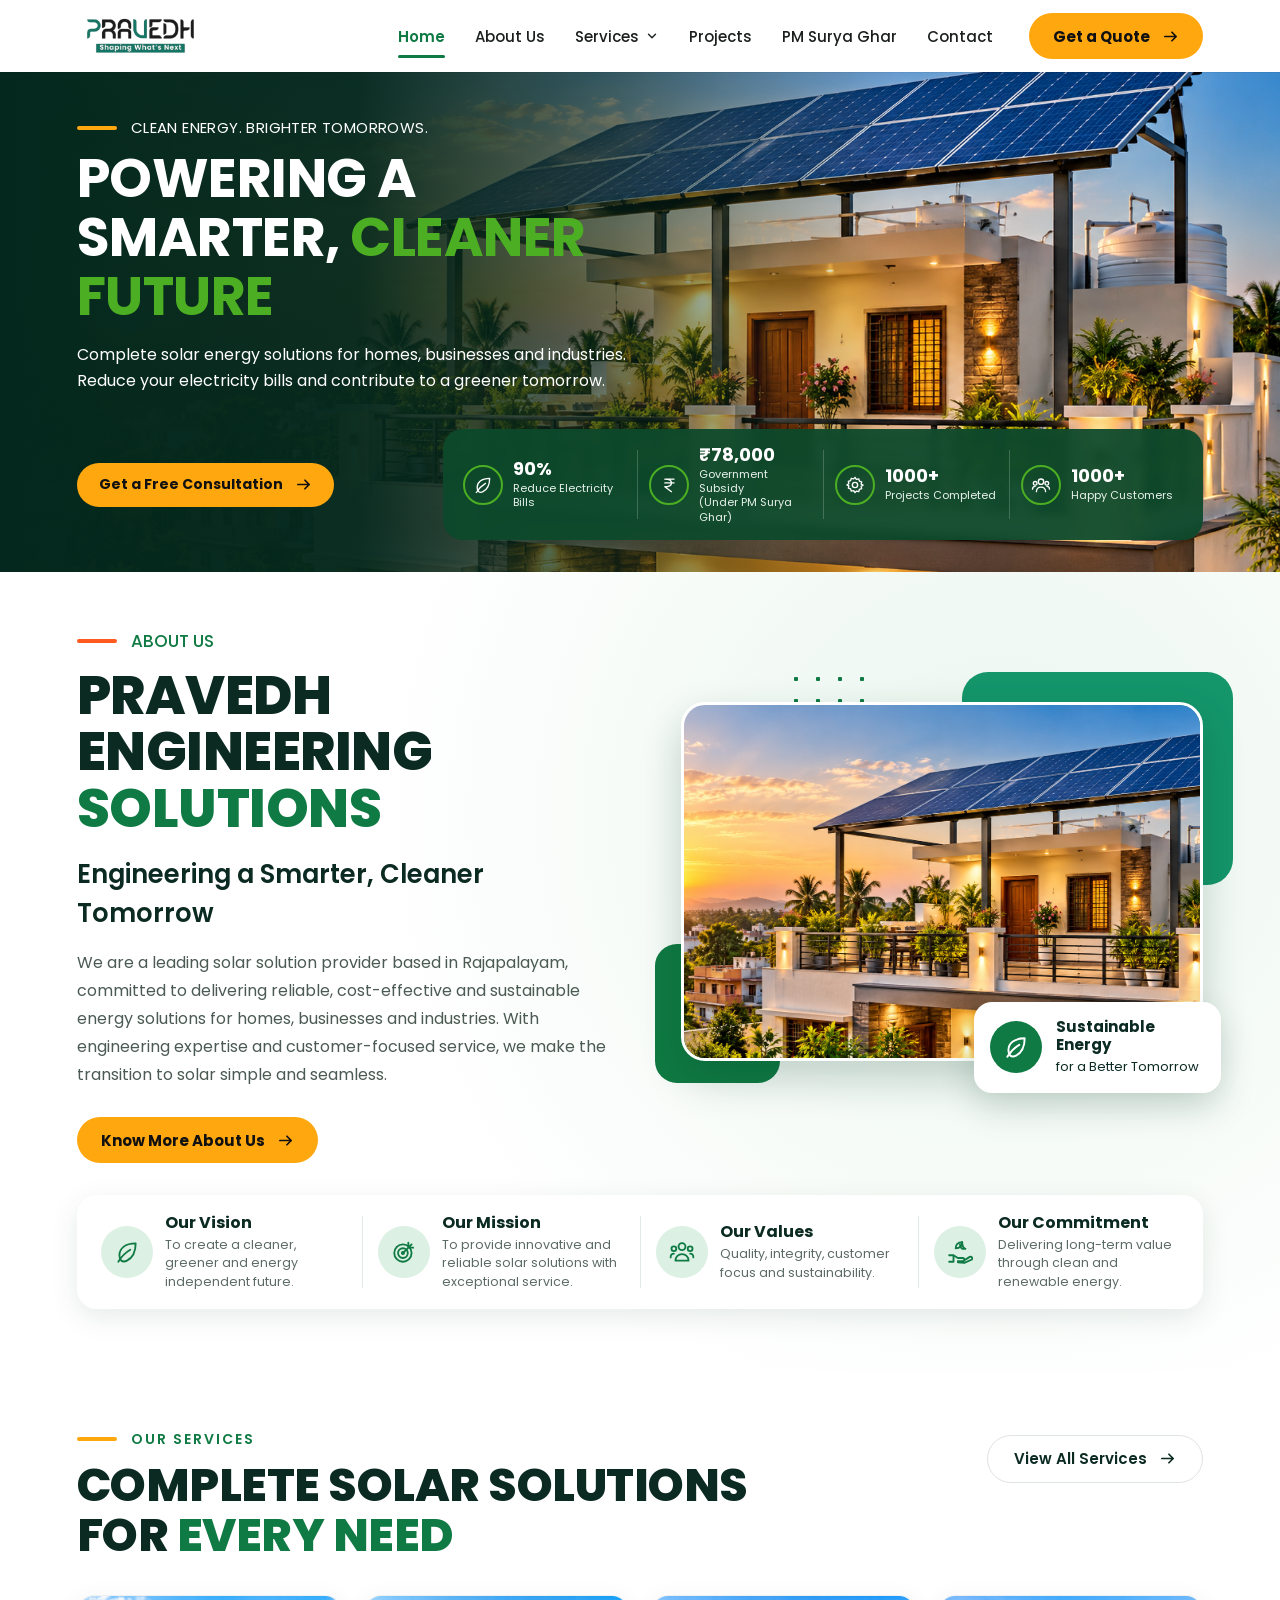
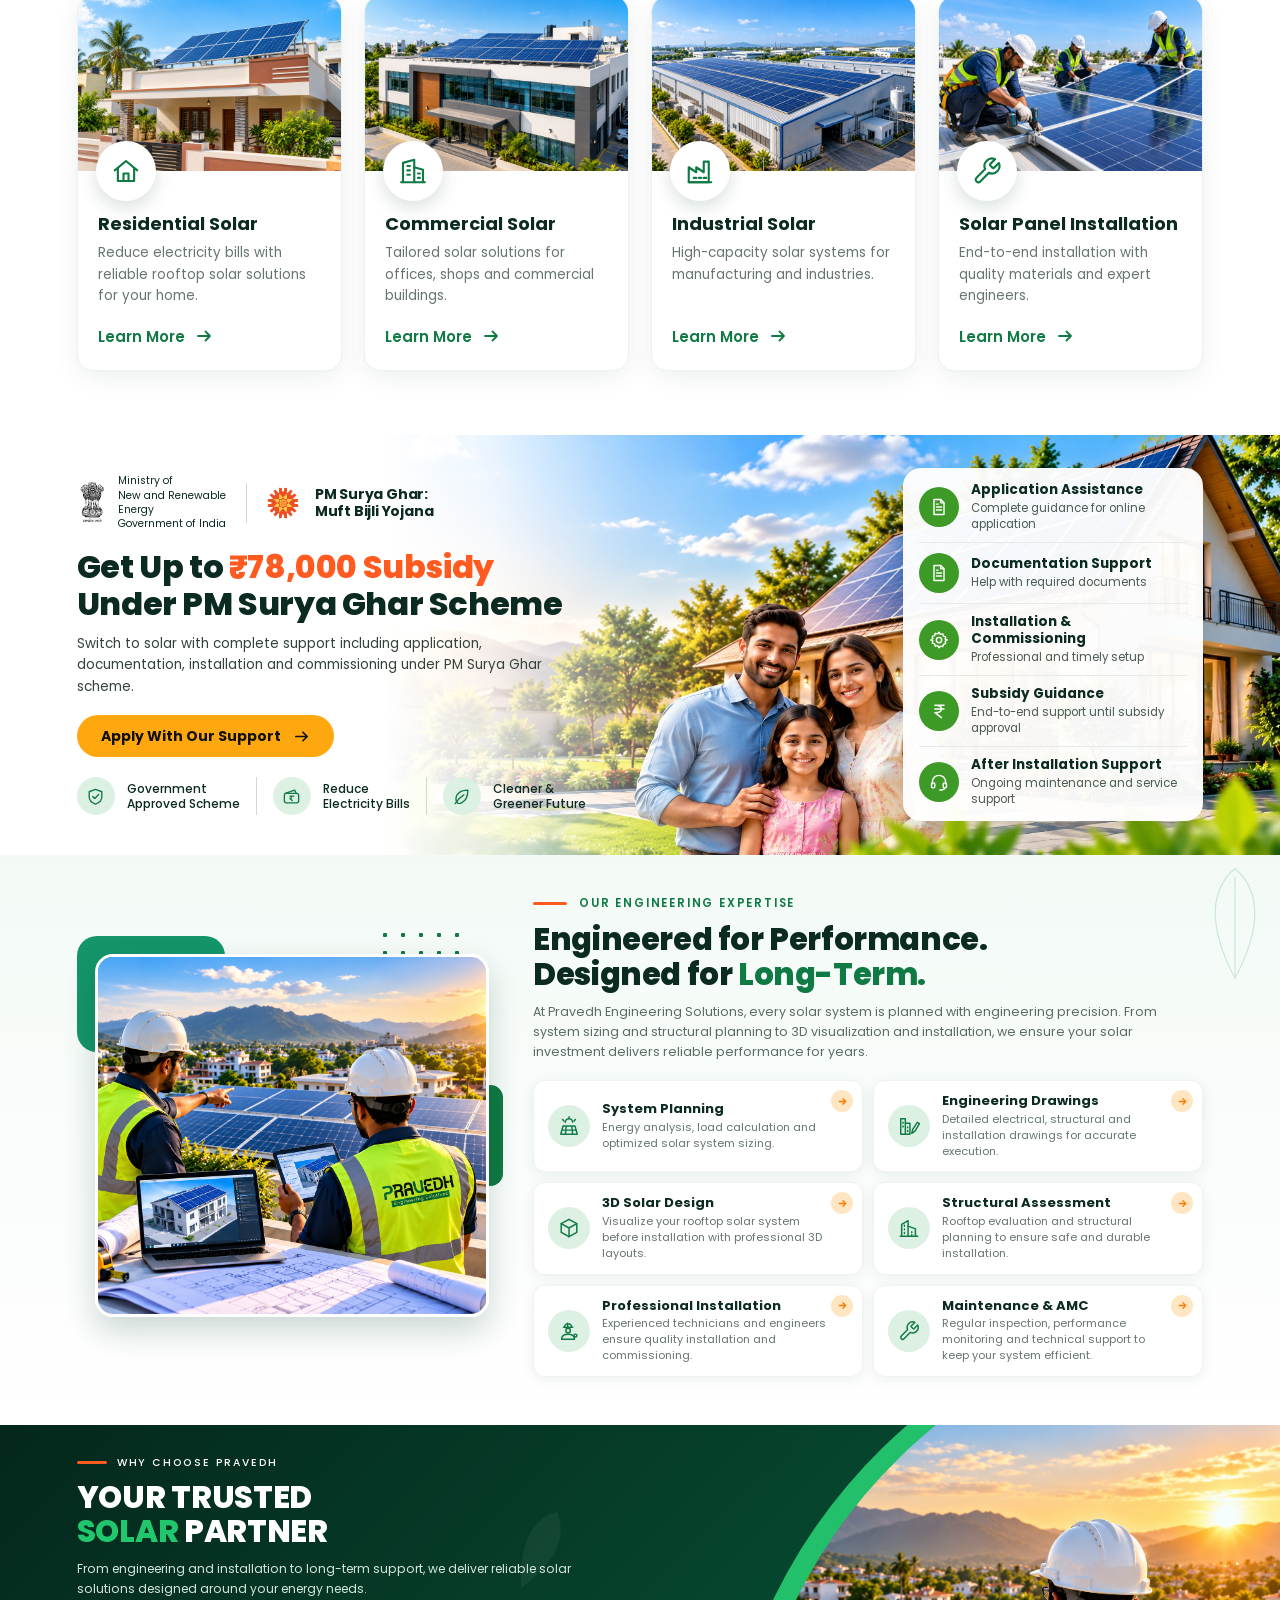
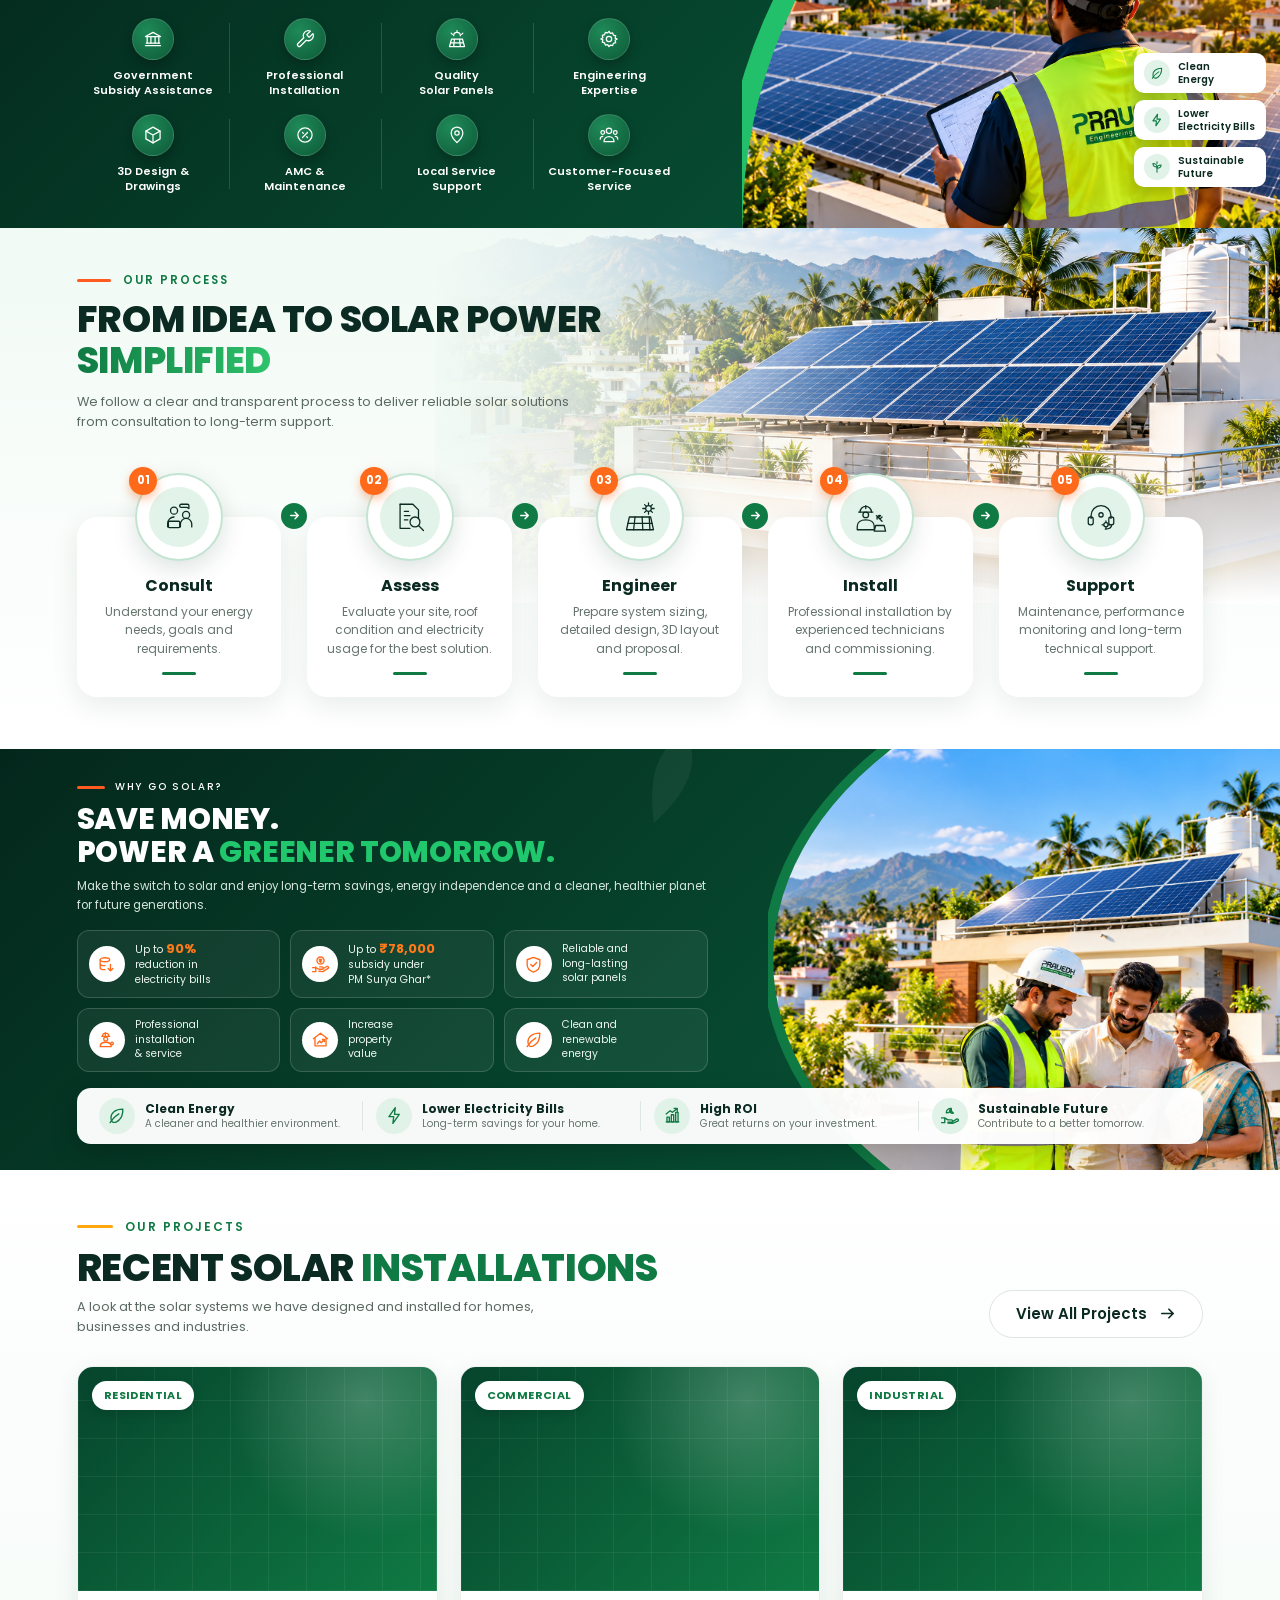
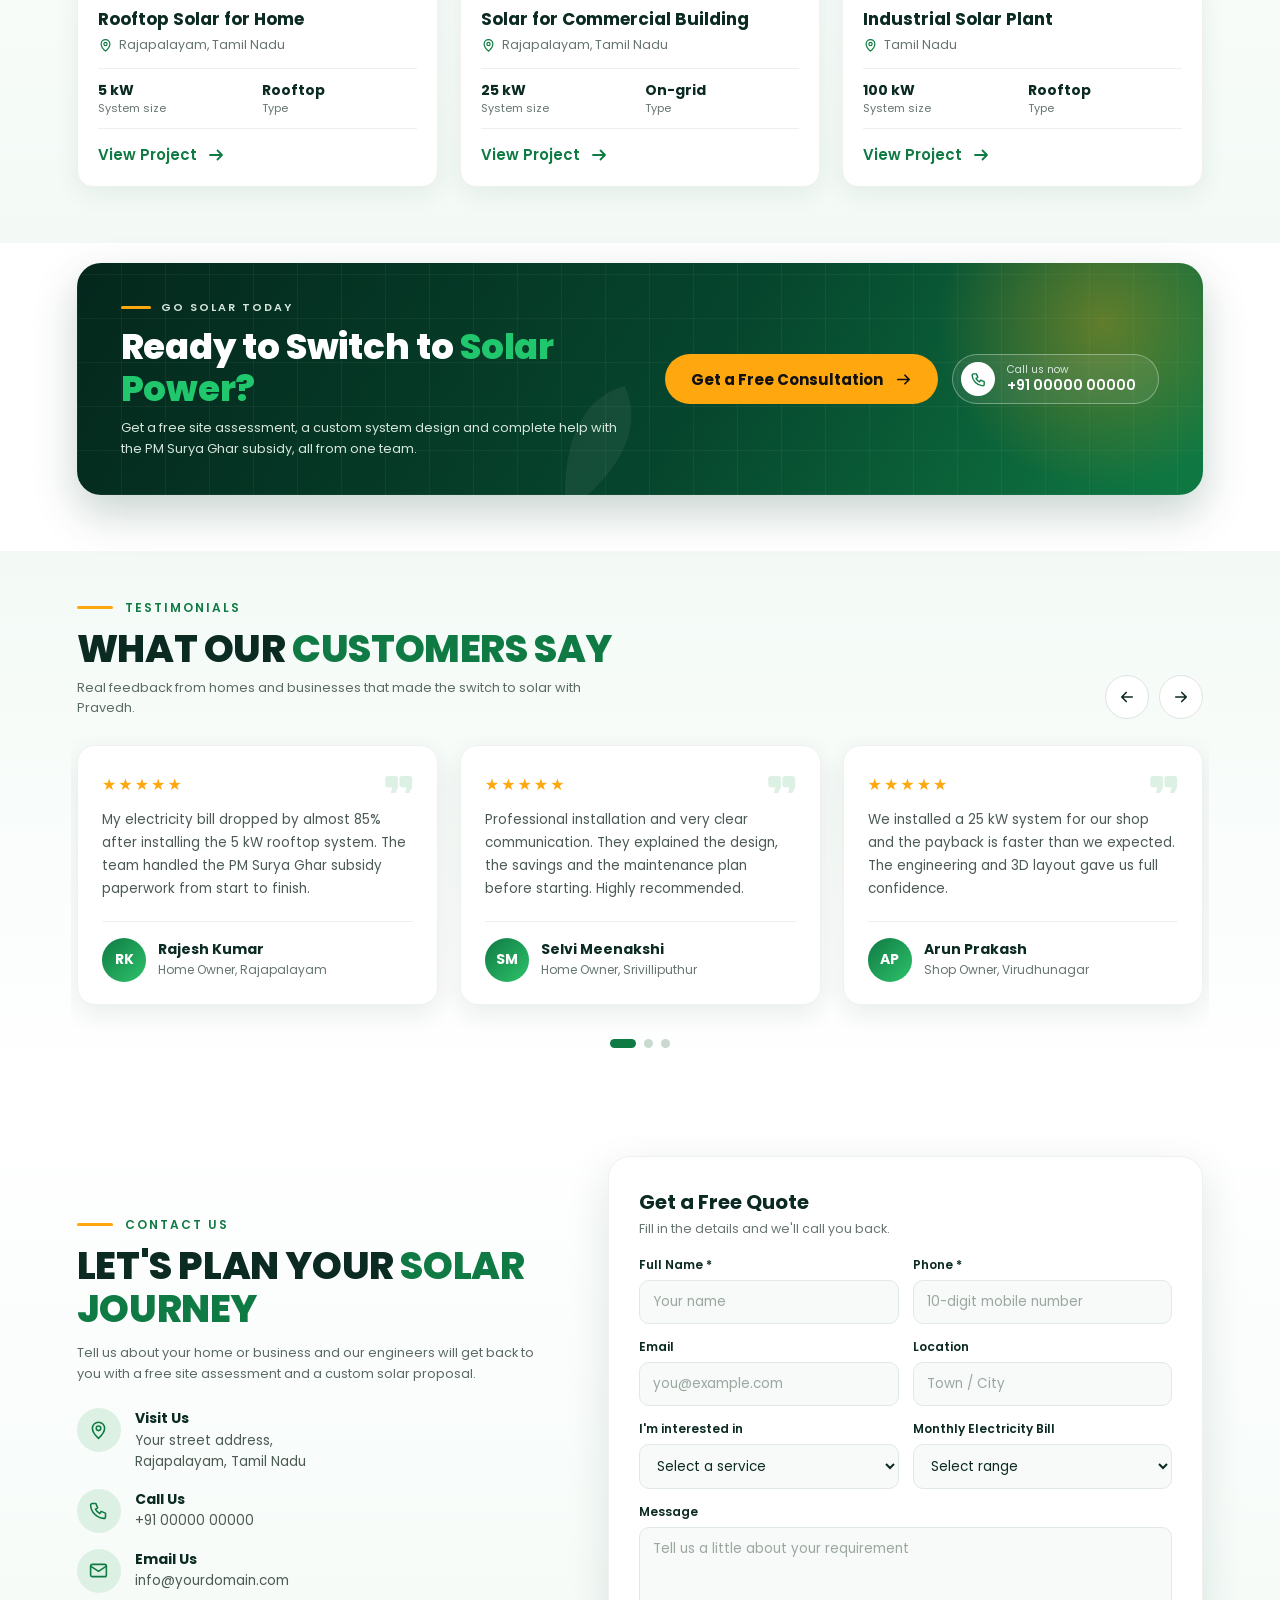
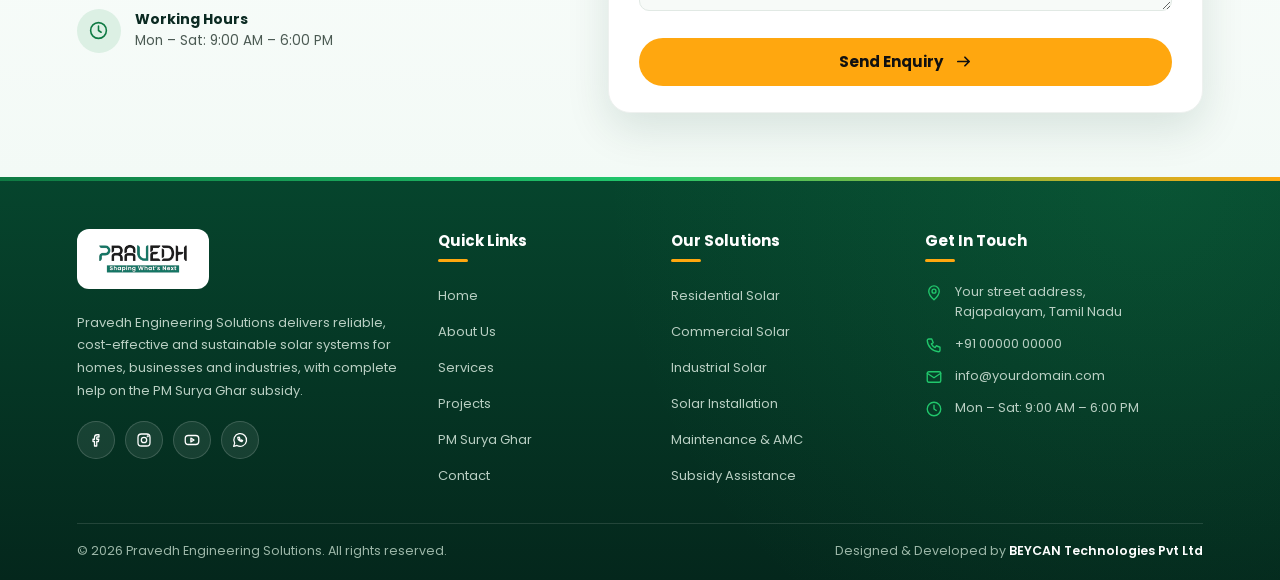
==== commit 5416db73: "Add files via upload" ====
--- a/index.html
+++ b/index.html
@@ -62,10 +62,12 @@
           Get a Free Consultation
           <svg viewBox="0 0 24 24" fill="none" stroke="currentColor" stroke-width="2.4" stroke-linecap="round" stroke-linejoin="round"><path d="M4 12h16M14 6l6 6-6 6"/></svg>
         </a>
+        <!--
         <a href="#story" class="btn btn-outline">
           <span class="play"><svg viewBox="0 0 24 24"><path d="M6 4l14 8-14 8z"/></svg></span>
           Watch Our Story
         </a>
+      -->
       </div>
       <div class="stats">
         <div class="stat">
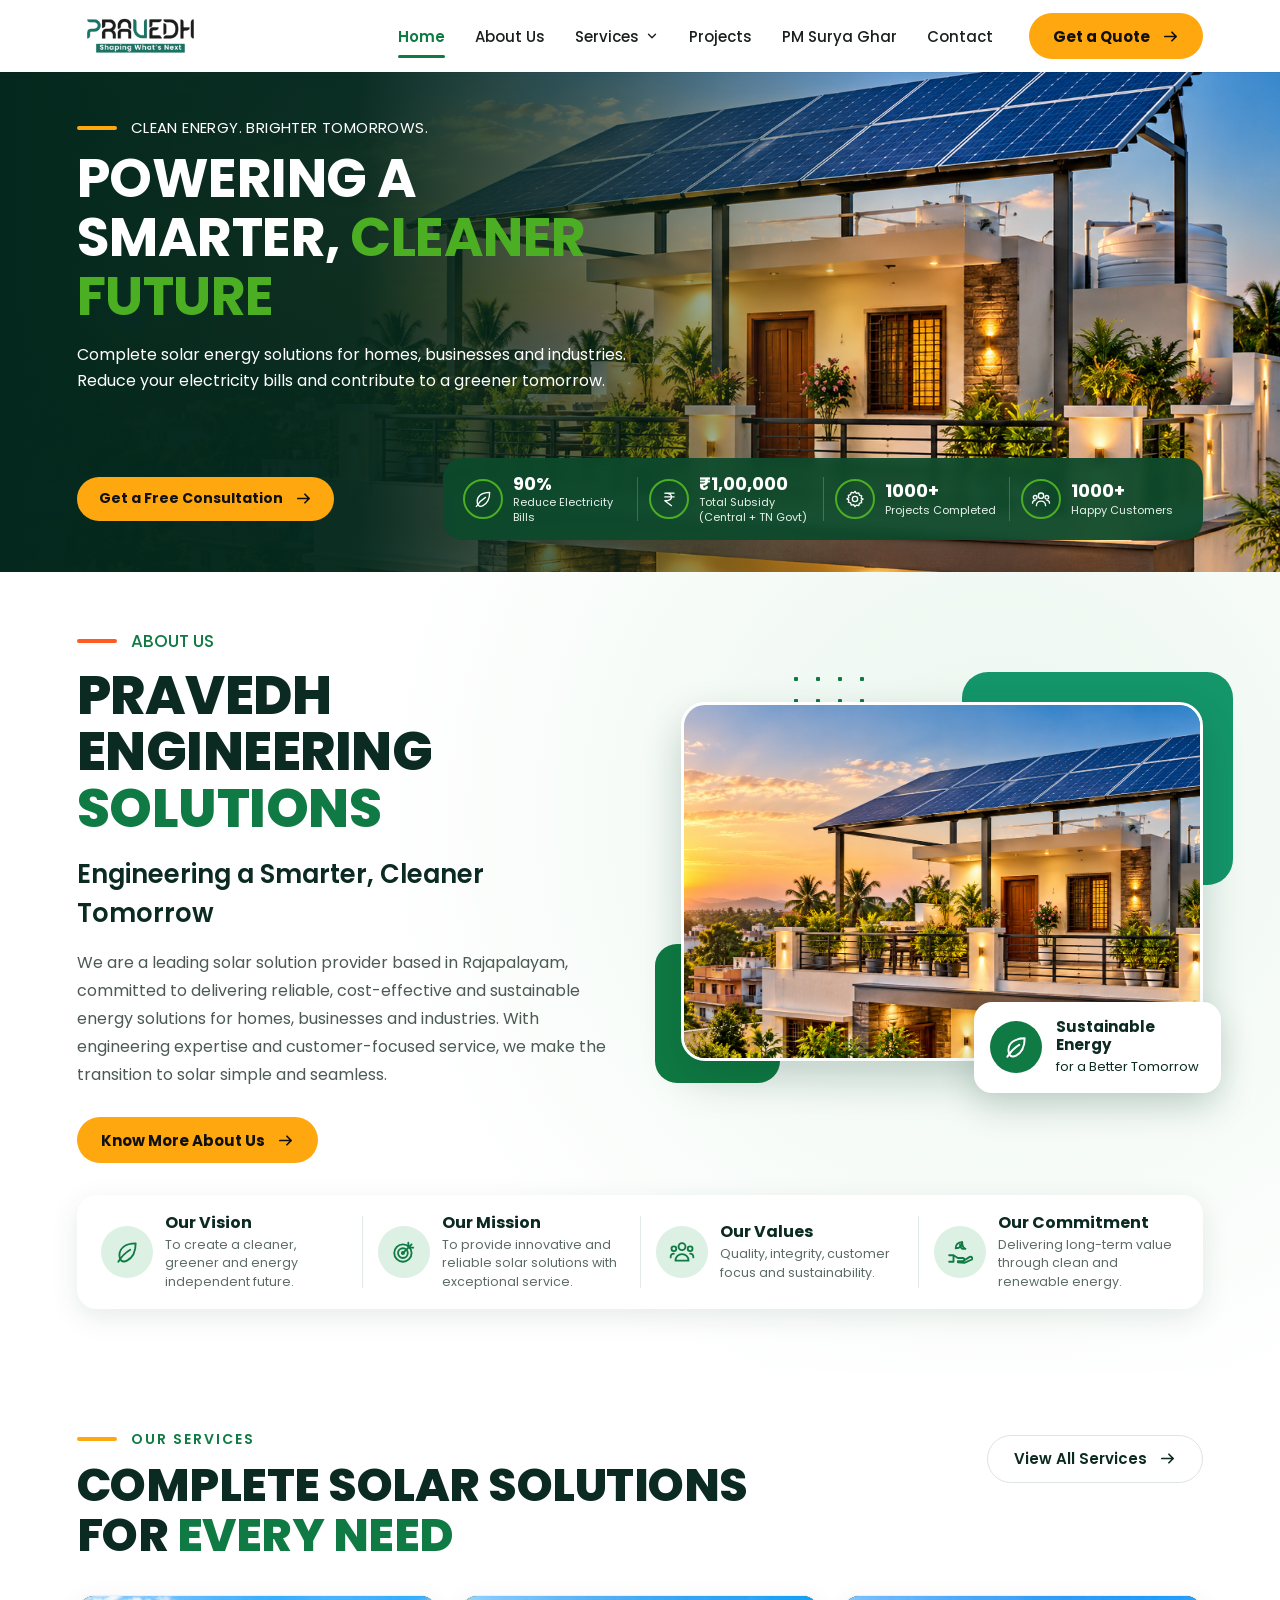
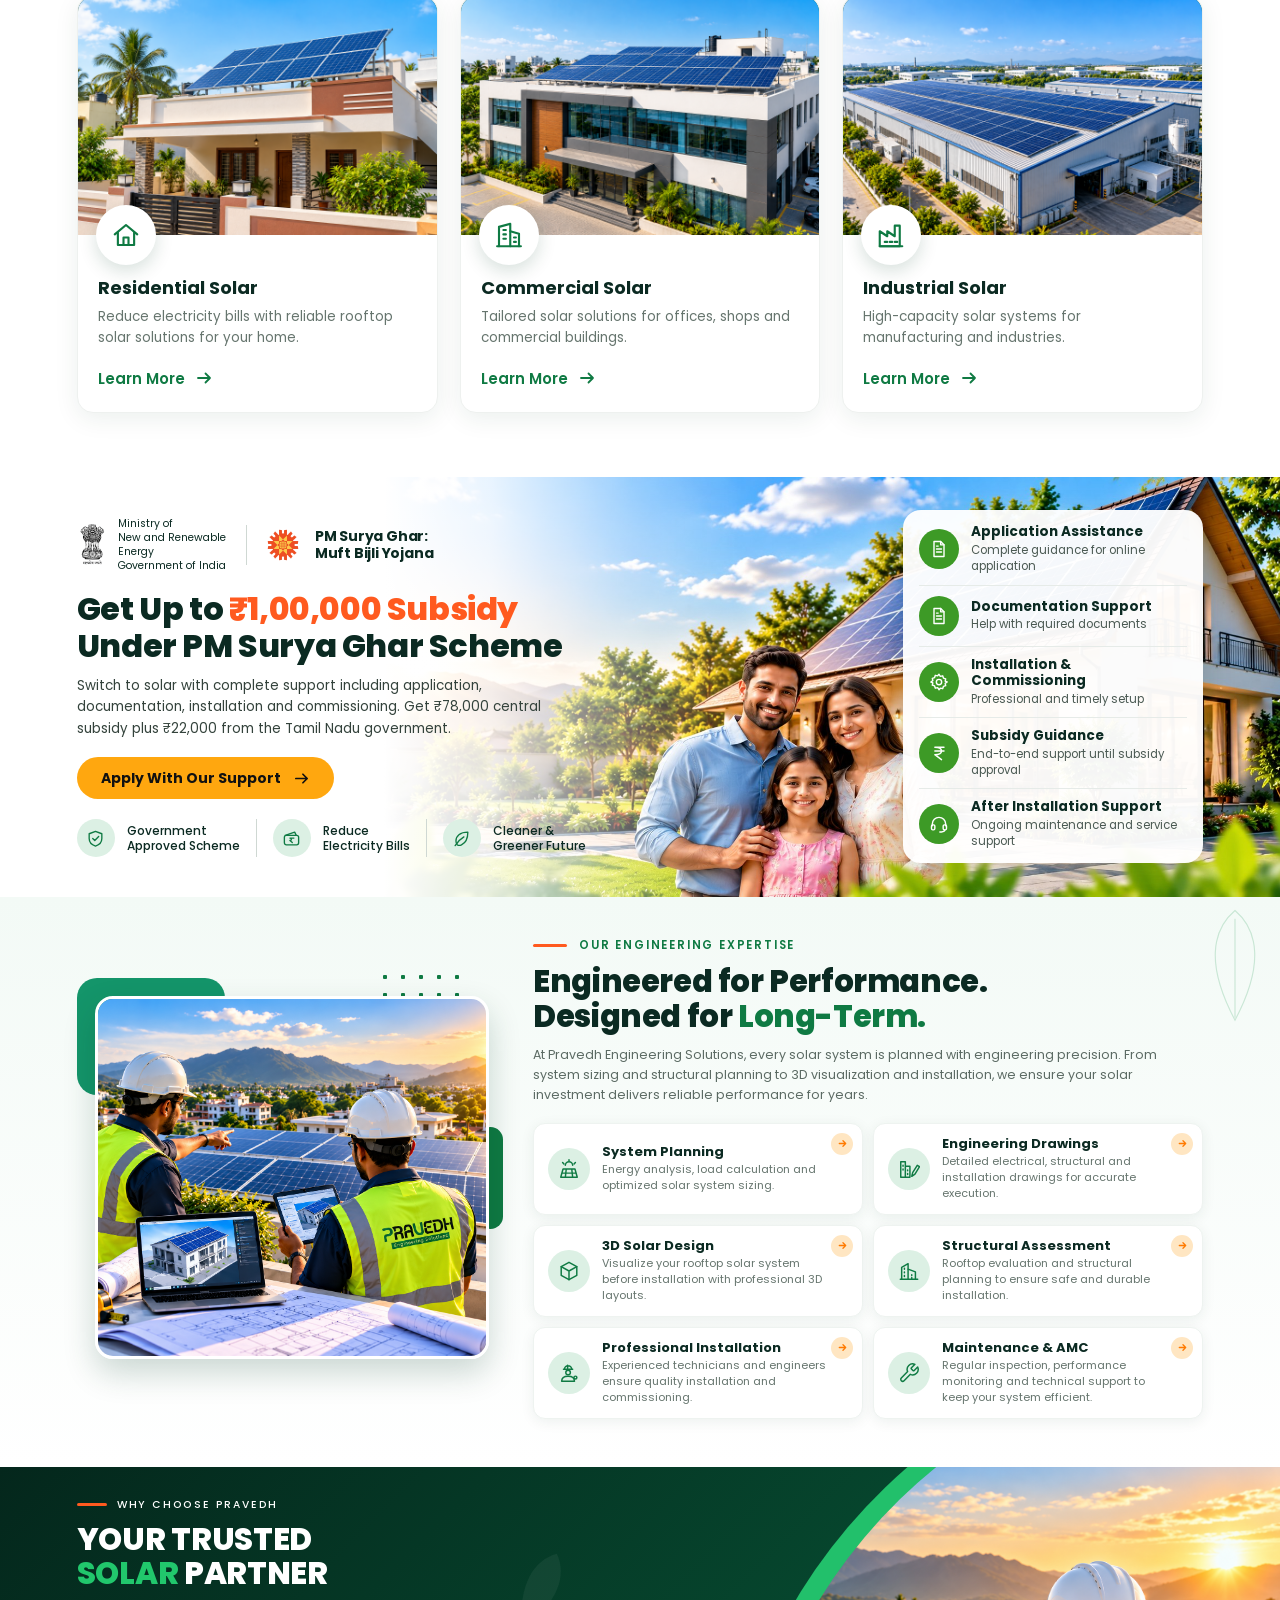
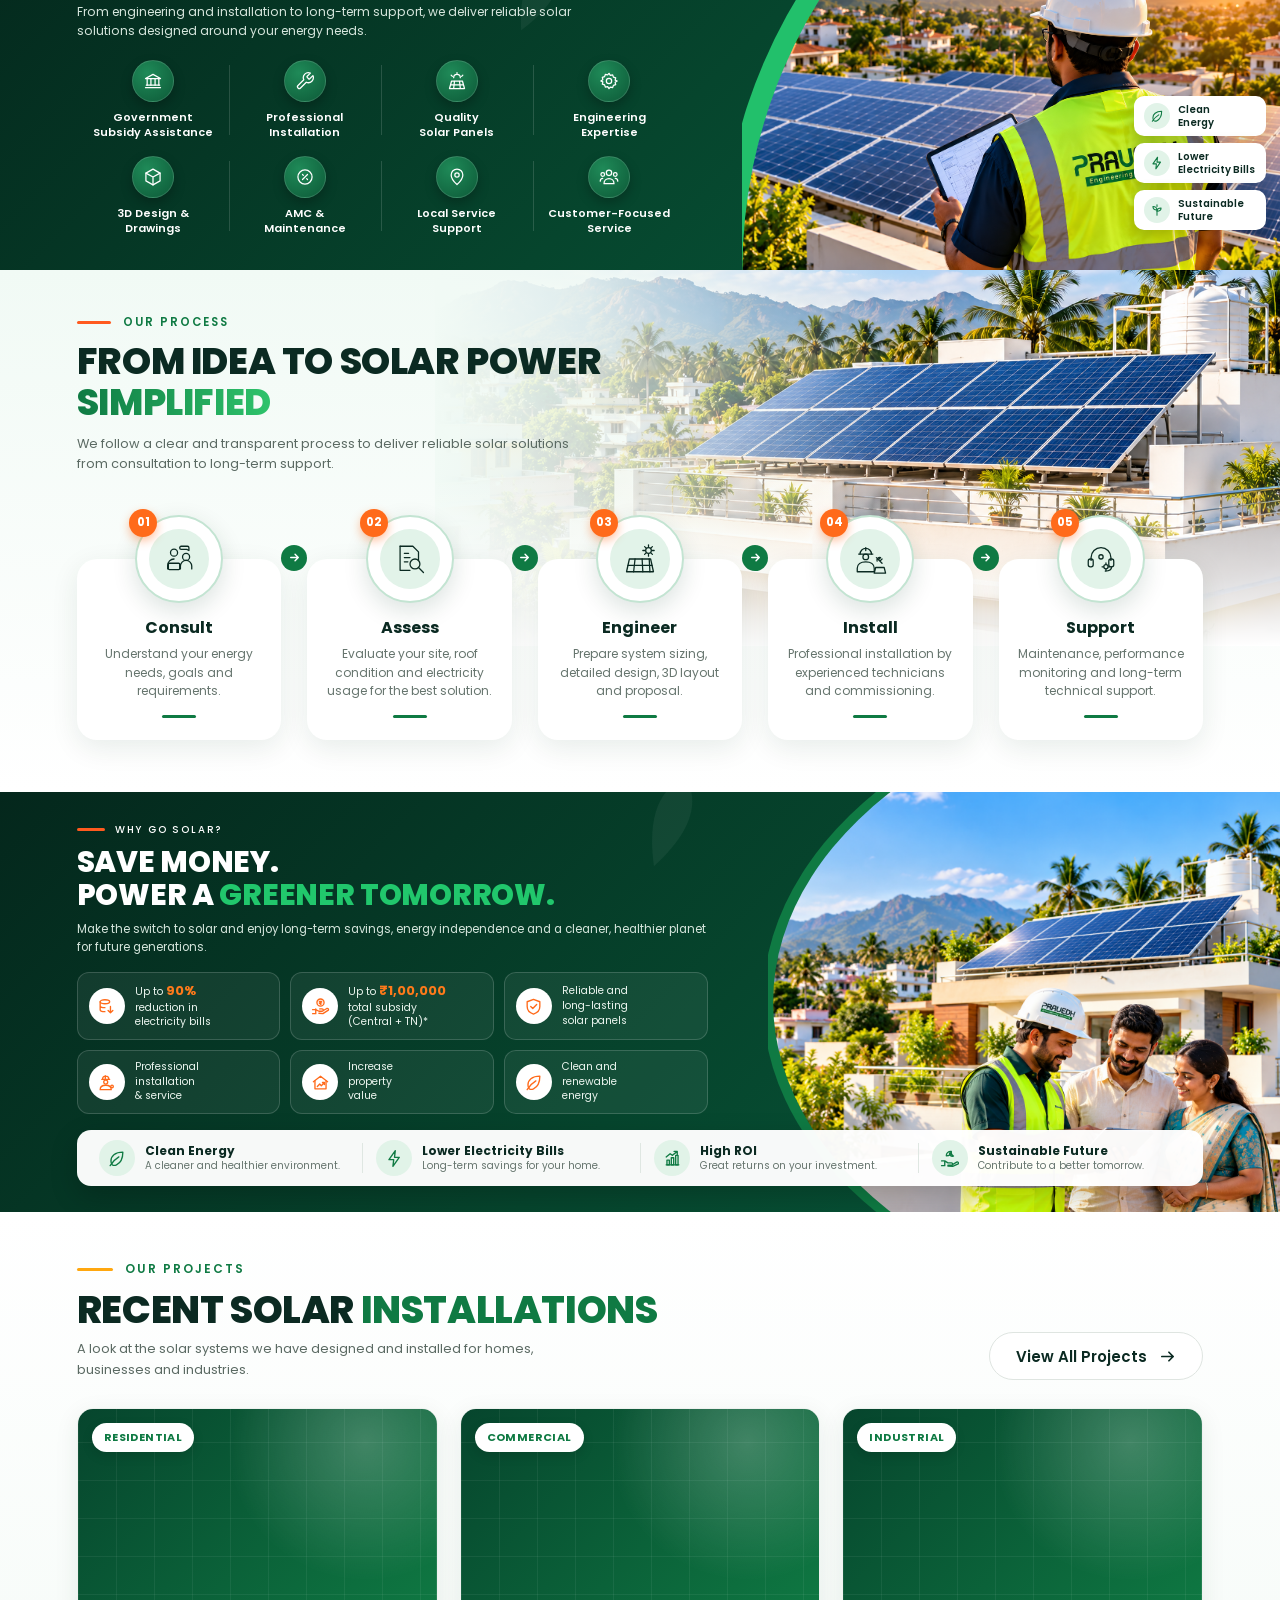
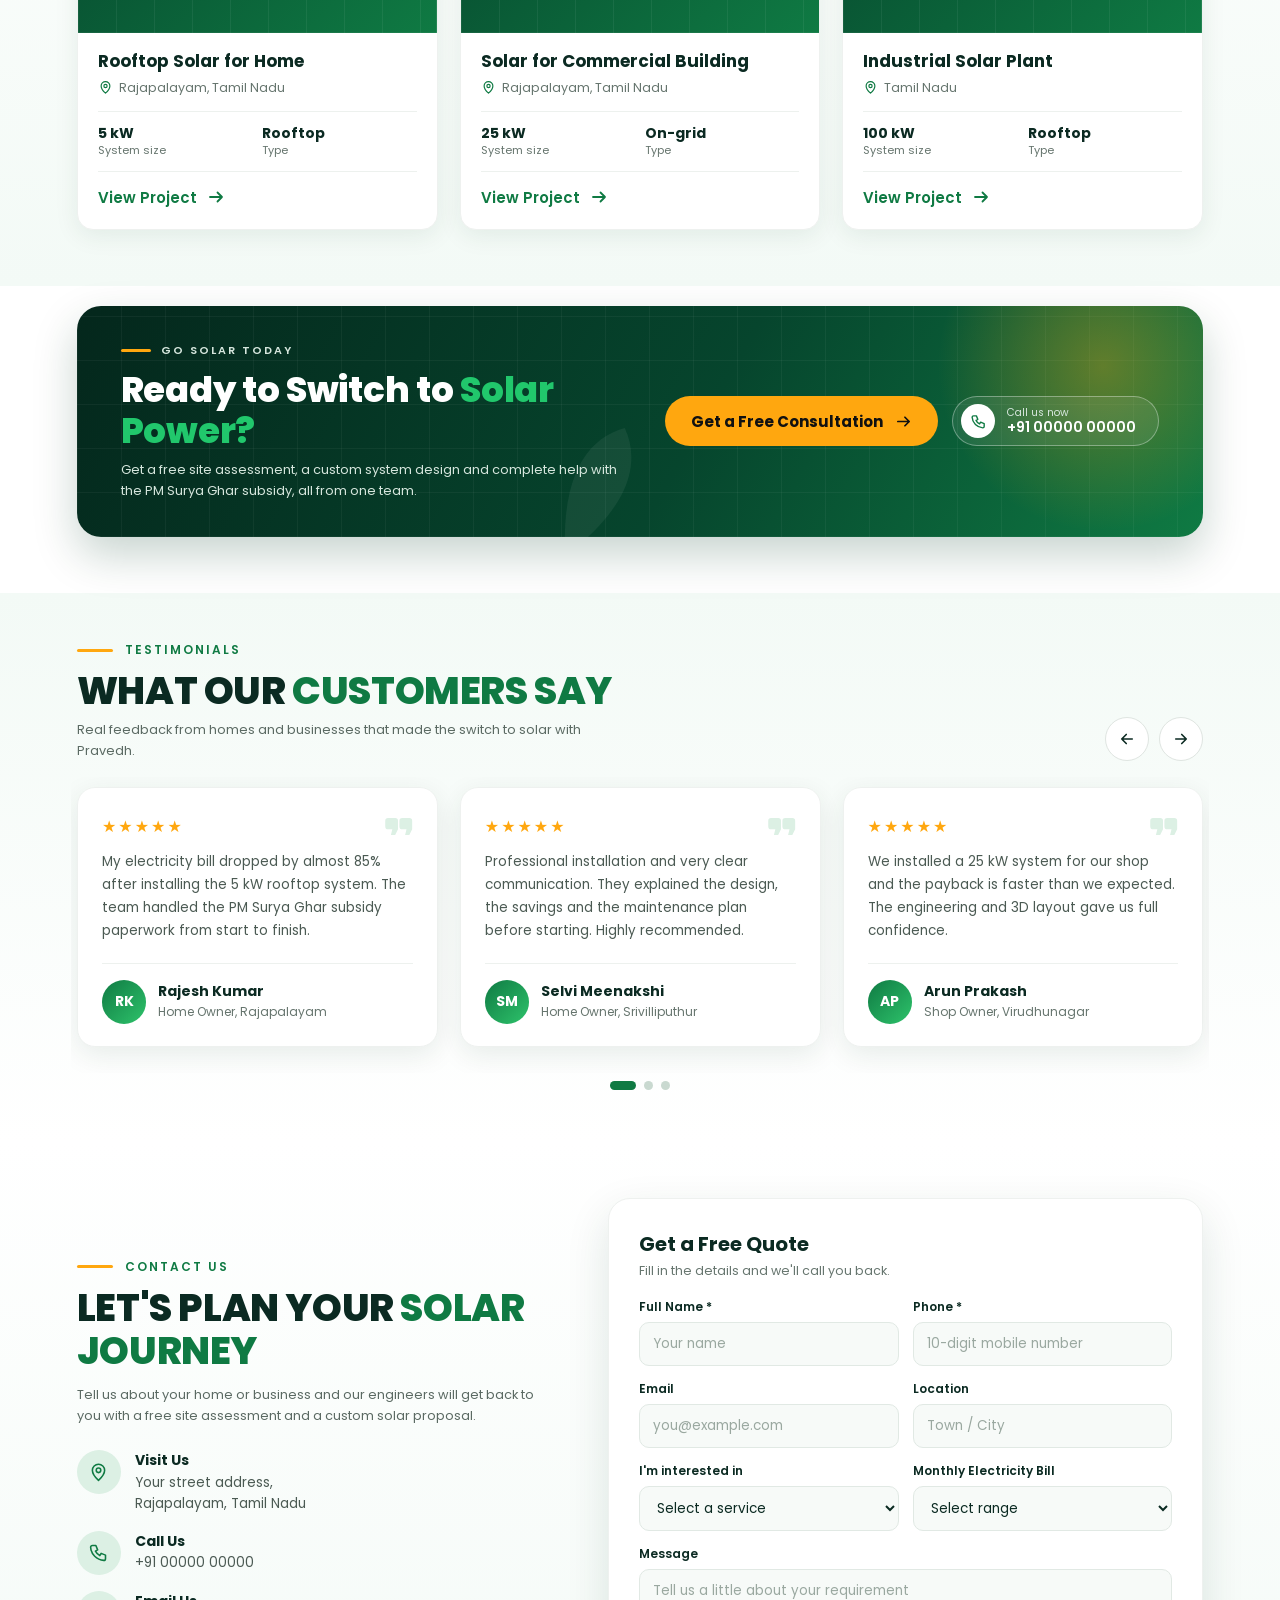
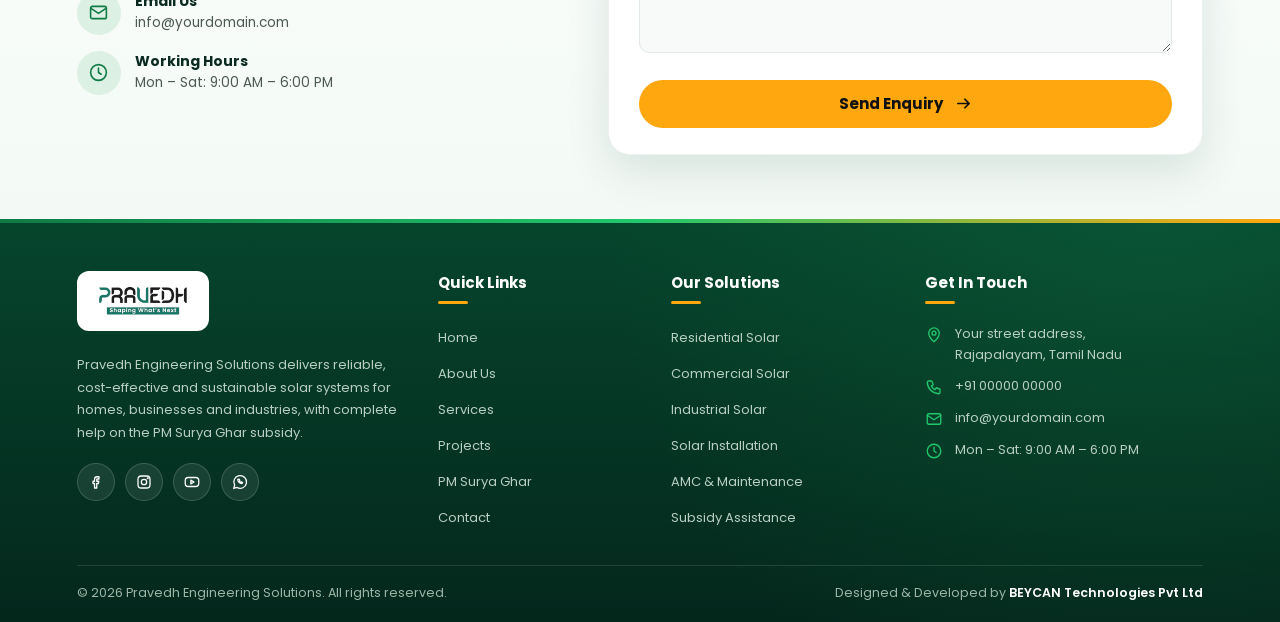
==== commit 55cfc6b9: "Add files via upload" ====
--- a/index.html
+++ b/index.html
@@ -23,14 +23,15 @@
     
       <div class="dropdown">
         <button type="button" class="dropdown-toggle" aria-haspopup="true" aria-expanded="false">Services <svg class="chev" viewBox="0 0 24 24" fill="none" stroke="currentColor" stroke-width="2.4" stroke-linecap="round" stroke-linejoin="round"><path d="M6 9l6 6 6-6"/></svg></button>
-        <div class="dropdown-menu">
-          <a href="#services">Solar Installation</a>
-          <a href="#services">Maintenance &amp; Repair</a>
-          <a href="#services">Net Metering Support</a>
-          <a href="#pm-surya-ghar">Subsidy Assistance</a>
-        </div>
-      </div>
-      <a href="#project">Projects</a>
+         <div class="dropdown-menu">
+          <a href="services.html#resdential">Residential Solar</a>
+          <a href="services.html#commercial">Commercial Solar</a>
+          <a href="services.html#industrial">Industrial Solar</a>
+          <a href="services.html#installation">Solar Installation</a>
+          <a href="services.html#amc">AMC &amp; Maintenance</a>
+        </div>
+      </div>
+      <a href="projects.html">Projects</a>
       <a href="#pm-surya-ghar">PM Surya Ghar</a>
       <a href="#contact">Contact</a>
     </nav>
@@ -80,7 +81,7 @@
           <div class="stat-icon">
             <svg viewBox="0 0 24 24"><path d="M7 5h11M7 9.5h11M7 5c6 0 8 2 8 4.5S12 14 7 14l8 6"/></svg>
           </div>
-          <div><strong>₹78,000</strong><span>Government Subsidy<br>(Under PM Surya Ghar)</span></div>
+<div><strong>₹1,00,000</strong><span>Total Subsidy<br>(Central + TN Govt)</span></div>
         </div>
         <div class="stat">
           <div class="stat-icon">
@@ -152,10 +153,10 @@
         <div class="services-eyebrow">Our Services</div>
         <h2>Complete Solar Solutions<br>for <span>Every Need</span></h2>
       </div>
-      <a href="#services" class="btn btn-ghost">View All Services <svg viewBox="0 0 24 24" fill="none" stroke="currentColor" stroke-width="2.4" stroke-linecap="round" stroke-linejoin="round"><path d="M4 12h16M14 6l6 6-6 6"/></svg></a>
-    </div>
-
-    <div class="services-grid">
+      <a href="services.html" class="btn btn-ghost">View All Services <svg viewBox="0 0 24 24" fill="none" stroke="currentColor" stroke-width="2.4" stroke-linecap="round" stroke-linejoin="round"><path d="M4 12h16M14 6l6 6-6 6"/></svg></a>
+    </div>
+
+    <div class="services-grid is-3">
       <article class="service-card">
         <div class="service-media">
           <img src="images/residential.png" alt="A rooftop solar installation on a home" loading="lazy">
@@ -164,7 +165,7 @@
         <div class="service-body">
           <h3>Residential Solar</h3>
           <p>Reduce electricity bills with reliable rooftop solar solutions for your home.</p>
-          <a href="#contact" class="learn-more">Learn More <svg viewBox="0 0 24 24" fill="none" stroke="currentColor" stroke-width="2.4" stroke-linecap="round" stroke-linejoin="round"><path d="M4 12h16M14 6l6 6-6 6"/></svg></a>
+          <a href="services.html#residential" class="learn-more">Learn More <svg viewBox="0 0 24 24" fill="none" stroke="currentColor" stroke-width="2.4" stroke-linecap="round" stroke-linejoin="round"><path d="M4 12h16M14 6l6 6-6 6"/></svg></a>
         </div>
       </article>
 
@@ -176,7 +177,7 @@
         <div class="service-body">
           <h3>Commercial Solar</h3>
           <p>Tailored solar solutions for offices, shops and commercial buildings.</p>
-          <a href="#contact" class="learn-more">Learn More <svg viewBox="0 0 24 24" fill="none" stroke="currentColor" stroke-width="2.4" stroke-linecap="round" stroke-linejoin="round"><path d="M4 12h16M14 6l6 6-6 6"/></svg></a>
+          <a href="services.html#commercial" class="learn-more">Learn More <svg viewBox="0 0 24 24" fill="none" stroke="currentColor" stroke-width="2.4" stroke-linecap="round" stroke-linejoin="round"><path d="M4 12h16M14 6l6 6-6 6"/></svg></a>
         </div>
       </article>
 
@@ -188,19 +189,7 @@
         <div class="service-body">
           <h3>Industrial Solar</h3>
           <p>High-capacity solar systems for manufacturing and industries.</p>
-          <a href="#contact" class="learn-more">Learn More <svg viewBox="0 0 24 24" fill="none" stroke="currentColor" stroke-width="2.4" stroke-linecap="round" stroke-linejoin="round"><path d="M4 12h16M14 6l6 6-6 6"/></svg></a>
-        </div>
-      </article>
-
-      <article class="service-card">
-        <div class="service-media">
-          <img src="images/installation.png" alt="Engineers installing solar panels on a roof" loading="lazy">
-          <div class="service-icon"><svg viewBox="0 0 24 24"><path d="M14.7 6.3a1 1 0 0 0 0 1.4l1.6 1.6a1 1 0 0 0 1.4 0l3.77-3.77a6 6 0 0 1-7.94 7.94l-6.91 6.91a2.12 2.12 0 0 1-3-3l6.91-6.91a6 6 0 0 1 7.94-7.94z"/></svg></div>
-        </div>
-        <div class="service-body">
-          <h3>Solar Panel Installation</h3>
-          <p>End-to-end installation with quality materials and expert engineers.</p>
-          <a href="#contact" class="learn-more">Learn More <svg viewBox="0 0 24 24" fill="none" stroke="currentColor" stroke-width="2.4" stroke-linecap="round" stroke-linejoin="round"><path d="M4 12h16M14 6l6 6-6 6"/></svg></a>
+          <a href="services.html#industrial" class="learn-more">Learn More <svg viewBox="0 0 24 24" fill="none" stroke="currentColor" stroke-width="2.4" stroke-linecap="round" stroke-linejoin="round"><path d="M4 12h16M14 6l6 6-6 6"/></svg></a>
         </div>
       </article>
     </div>
@@ -222,8 +211,8 @@
         </div>
       </div>
 
-      <h2>Get Up to <span>₹78,000 Subsidy</span><br>Under PM Surya Ghar Scheme</h2>
-      <p class="pmsg-lead">Switch to solar with complete support including application, documentation, installation and commissioning under PM Surya Ghar scheme.</p>
+      <h2>Get Up to <span>₹1,00,000 Subsidy</span><br>Under PM Surya Ghar Scheme</h2>
+<p class="pmsg-lead">Switch to solar with complete support including application, documentation, installation and commissioning. Get ₹78,000 central subsidy plus ₹22,000 from the Tamil Nadu government.</p>
       <a href="#contact" class="btn btn-orange">Apply With Our Support <svg viewBox="0 0 24 24" fill="none" stroke="currentColor" stroke-width="2.4" stroke-linecap="round" stroke-linejoin="round"><path d="M4 12h16M14 6l6 6-6 6"/></svg></a>
 
       <div class="pm-badges">
@@ -471,7 +460,7 @@
         </div>
         <div class="gs-card">
           <span class="gs-ico"><svg viewBox="0 0 24 24"><circle cx="12" cy="7" r="4.5"/><path d="M10.5 5.5h3M10.5 7.5h3M10.5 5.5c2 0 2.5 2 0 2l2 2"/><path d="M2 16h4l4 2h4a1.5 1.5 0 0 0 0-3h-3M6 15v6H2M14 18l6-3.5a1.5 1.5 0 0 1 2 2L15 21l-5-.5"/></svg></span>
-          <span class="gs-txt">Up to <b>₹78,000</b><br>subsidy under<br>PM Surya Ghar*</span>
+<span class="gs-txt">Up to <b>₹1,00,000</b><br>total subsidy<br>(Central + TN)*</span>
         </div>
         <div class="gs-card">
           <span class="gs-ico"><svg viewBox="0 0 24 24"><path d="M12 3l8 3v6c0 4.5-3.2 8-8 9.5C7.2 20 4 16.5 4 12V6z"/><path d="M8.5 12l2.6 2.6L16 9.5"/></svg></span>
@@ -522,7 +511,7 @@
         <h2>Recent Solar <span>Installations</span></h2>
         <p class="projects-lead">A look at the solar systems we have designed and installed for homes, businesses and industries.</p>
       </div>
-      <a href="#contact" class="btn btn-ghost">View All Projects
+      <a href="projects.html" class="btn btn-ghost">View All Projects
         <svg viewBox="0 0 24 24" fill="none" stroke="currentColor" stroke-width="2.4" stroke-linecap="round" stroke-linejoin="round"><path d="M4 12h16M14 6l6 6-6 6"/></svg>
       </a>
     </div>
@@ -827,7 +816,7 @@
           <li><a href="#">Home</a></li>
           <li><a href="#about">About Us</a></li>
           <li><a href="#services">Services</a></li>
-          <li><a href="#project">Projects</a></li>
+          <li><a href="projects.html">Projects</a></li>
           <li><a href="#pm-surya-ghar">PM Surya Ghar</a></li>
           <li><a href="#contact">Contact</a></li>
         </ul>
@@ -837,11 +826,12 @@
       <div class="f-col">
         <h4>Our Solutions</h4>
         <ul>
-          <li><a href="#services">Residential Solar</a></li>
-          <li><a href="#services">Commercial Solar</a></li>
-          <li><a href="#services">Industrial Solar</a></li>
-          <li><a href="#services">Solar Installation</a></li>
-          <li><a href="#services">Maintenance &amp; AMC</a></li>
+     <li><a href="services.html#residential">Residential Solar</a></li>
+          <li><a href="services.html#commercial">Commercial Solar</a></li>
+          <li><a href="services.html#industrial">Industrial Solar</a></li>
+          <li><a href="services.html#installation">Solar Installation</a></li>
+          <li><a href="services.html#amc">AMC &amp; Maintenance</a></li>
+
           <li><a href="#pm-surya-ghar">Subsidy Assistance</a></li>
         </ul>
       </div>
@@ -885,7 +875,7 @@
 <div class="footer-bottom">
   <p>&copy; <span id="year">2026</span> Pravedh Engineering Solutions. All rights reserved.</p>
   <p class="f-credit">Designed &amp; Developed by
-    <a href="https://www.yourbeycanlink.com" target="_blank" rel="noopener">BEYCAN Technologies Pvt Ltd</a>
+    <a href="https://beycan.in/" target="_blank" rel="noopener">BEYCAN Technologies Pvt Ltd</a>
   </p>
 </div>
   </div>
--- a/css/style.css
+++ b/css/style.css
@@ -14,11 +14,14 @@
 img{max-width:100%;display:block}
 .container{width:100%;max-width:1440px;margin:0 auto;padding:0 clamp(20px,6vw,90px)}
 
+/* anchor links stop below the sticky header */
+section[id]{scroll-margin-top:72px}
+
 /* ---------- Header ---------- */
 .header{position:sticky;top:0;z-index:50;background:#fff;box-shadow:0 1px 0 rgba(0,0,0,.05)}
 .header .container{display:flex;align-items:center;justify-content:space-between;height:72px;gap:24px}
 .logo img{height:54px;width:auto}
-.nav{display:flex;gap:36px;align-items:center;margin-left:auto;margin-right:12px}
+.nav{display:flex;gap:30px;align-items:center;margin-left:auto;margin-right:12px}
 .nav a{font-size:15px;font-weight:500;padding:8px 0;position:relative;transition:color .2s}
 .nav a:hover{color:var(--green)}
 .nav a.active{color:var(--green);font-weight:600}
@@ -41,6 +44,20 @@
 .menu-toggle[aria-expanded="true"] span{background:transparent}
 .menu-toggle[aria-expanded="true"] span::before{top:0;transform:rotate(45deg)}
 .menu-toggle[aria-expanded="true"] span::after{top:0;transform:rotate(-45deg)}
+
+/* ---------- Dropdown nav ---------- */
+.dropdown{position:relative}
+.dropdown-toggle{font:inherit;font-size:15px;font-weight:500;color:inherit;background:none;border:0;cursor:pointer;padding:8px 0;display:inline-flex;align-items:center;gap:6px;transition:color .2s}
+.dropdown-toggle:hover,.dropdown.open .dropdown-toggle,.dropdown-toggle.active{color:var(--green)}
+.dropdown-toggle.active{font-weight:600}
+.chev{width:14px;height:14px;transition:transform .2s}
+.dropdown.open .chev,.dropdown:hover .chev{transform:rotate(180deg)}
+.dropdown-menu{position:absolute;top:100%;left:-16px;min-width:230px;background:#fff;border-radius:14px;box-shadow:0 16px 40px rgba(6,60,38,.16);border:1px solid #eef1ef;padding:8px;
+  opacity:0;visibility:hidden;transform:translateY(8px);transition:opacity .2s,transform .2s,visibility .2s;z-index:60}
+.dropdown:hover .dropdown-menu,.dropdown:focus-within .dropdown-menu,.dropdown.open .dropdown-menu{opacity:1;visibility:visible;transform:none}
+.dropdown-menu a{display:block;padding:10px 14px;border-radius:10px;font-size:14.5px;white-space:nowrap}
+.dropdown-menu a:hover{background:#e9f5ee;color:var(--green)}
+.dropdown-menu a::after{display:none}
 
 /* ---------- Hero ---------- */
 .hero{position:relative;background:var(--green-dark);color:#fff;overflow:hidden;isolation:isolate}
@@ -73,8 +90,7 @@
 
 /* ---------- Tablet ---------- */
 @media (max-width:1180px){
-  .nav{gap:28px}
-  .nav a{font-size:16px}
+  .nav{gap:20px}
   .hero .container{min-height:480px}
   .hero-bottom{flex-direction:column;align-items:stretch}
   .stats{max-width:none;grid-template-columns:repeat(2,1fr);row-gap:20px;padding:20px 8px}
@@ -83,17 +99,29 @@
 
 /* ---------- Mobile nav ---------- */
 @media (max-width:960px){
+  section[id]{scroll-margin-top:64px}
   .header .container{height:64px}
   .logo img{height:46px}
   .menu-toggle{display:grid}
-  .nav{position:absolute;top:100%;left:0;right:0;background:#fff;flex-direction:column;align-items:stretch;gap:0;padding:8px 20px 20px;
+  .nav{position:absolute;top:100%;left:0;right:0;margin:0;background:#fff;flex-direction:column;align-items:stretch;gap:0;padding:8px 20px 20px;
     box-shadow:0 18px 30px rgba(0,0,0,.12);border-top:1px solid #eef0ee;
     max-height:0;overflow:hidden;visibility:hidden;opacity:0;padding-top:0;padding-bottom:0;transition:max-height .3s ease,opacity .25s,padding .3s}
-  .nav.open{max-height:420px;visibility:visible;opacity:1;padding-top:8px;padding-bottom:20px}
+  .nav.open{max-height:85vh;overflow-y:auto;visibility:visible;opacity:1;padding-top:8px;padding-bottom:20px}
   .nav a{padding:15px 4px;border-bottom:1px solid #f0f2f0;font-size:17px}
   .nav a.active::after{display:none}
   .header .btn-orange{height:40px;padding:0 16px;font-size:14px}
   .header .btn-orange svg{display:none}
+
+  /* dropdowns inside the mobile menu */
+  .dropdown{border-bottom:1px solid #f0f2f0}
+  .dropdown-toggle{width:100%;justify-content:space-between;padding:15px 4px;font-size:17px}
+  .dropdown-menu{position:static;box-shadow:none;border:0;border-radius:0;padding:0 0 0 14px;min-width:0;
+    max-height:0;overflow:hidden;opacity:1;visibility:visible;transform:none;transition:max-height .3s ease}
+  .dropdown:hover .dropdown-menu{max-height:0}
+  .dropdown.open .dropdown-menu{max-height:320px}
+  .dropdown:hover .chev{transform:none}
+  .dropdown.open .chev{transform:rotate(180deg)}
+  .dropdown-menu a{padding:12px 4px;border-bottom:0;font-size:15px;color:#4b5a53}
 }
 
 /* ---------- Mobile ---------- */
@@ -178,7 +206,7 @@
   .dots{display:none}
 }
 
-/* ---------- Services ---------- */
+/* ---------- Services (home page: 3 cards) ---------- */
 .services{padding:56px 0 64px;background:#fff}
 .services-head{display:flex;align-items:flex-start;justify-content:space-between;gap:24px;margin-bottom:34px}
 .services-eyebrow{display:flex;align-items:center;gap:14px;color:var(--green);font-size:14px;font-weight:600;letter-spacing:2px;text-transform:uppercase}
@@ -188,10 +216,10 @@
 .btn-ghost{background:#fff;color:var(--ink);border:1.5px solid #dfe5e1;font-size:15px;height:48px;padding:0 26px;margin-top:6px;white-space:nowrap;flex:none}
 .btn-ghost:hover{border-color:var(--green);color:var(--green)}
 
-.services-grid{display:grid;grid-template-columns:repeat(4,1fr);gap:22px}
+.services-grid{display:grid;grid-template-columns:repeat(3,1fr);gap:22px}
 .service-card{background:#fff;border-radius:16px;border:1px solid #eef1ef;box-shadow:0 6px 24px rgba(6,60,38,.08);display:flex;flex-direction:column;transition:transform .25s,box-shadow .25s}
 .service-card:hover{transform:translateY(-4px);box-shadow:0 12px 32px rgba(6,60,38,.14)}
-.service-media{position:relative;aspect-ratio:16/9.5;border-radius:16px 16px 0 0}
+.service-media{position:relative;aspect-ratio:16/9.5;border-radius:16px 16px 0 0;background:linear-gradient(135deg,#06452d,#0f7a43)}
 .service-media img{width:100%;height:100%;object-fit:cover;border-radius:16px 16px 0 0}
 .service-icon{position:absolute;left:18px;bottom:-30px;width:60px;height:60px;border-radius:50%;background:#fff;box-shadow:0 6px 18px rgba(6,60,38,.16);display:grid;place-items:center}
 .service-icon svg{width:30px;height:30px;fill:none;stroke:var(--green);stroke-width:1.7;stroke-linecap:round;stroke-linejoin:round}
@@ -202,41 +230,19 @@
 .learn-more svg{width:18px;height:18px;transition:transform .2s}
 .learn-more:hover svg{transform:translateX(4px)}
 
-@media (max-width:1100px){
+@media (max-width:900px){
   .services-grid{grid-template-columns:repeat(2,1fr)}
+  .service-card:last-child:nth-child(odd){grid-column:1 / -1}
+  .service-card:last-child:nth-child(odd) .service-media{aspect-ratio:16/7}
 }
 @media (max-width:600px){
   .services{padding:44px 0 52px}
   .services-head{flex-direction:column;gap:18px;margin-bottom:28px}
+}
+@media (max-width:520px){
   .services-grid{grid-template-columns:1fr;gap:20px}
-}
-
-/* ---------- Dropdown nav ---------- */
-.nav{gap:30px}
-.dropdown{position:relative}
-.dropdown-toggle{font:inherit;font-size:15px;font-weight:500;color:inherit;background:none;border:0;cursor:pointer;padding:8px 0;display:inline-flex;align-items:center;gap:6px;transition:color .2s}
-.dropdown-toggle:hover,.dropdown.open .dropdown-toggle{color:var(--green)}
-.chev{width:14px;height:14px;transition:transform .2s}
-.dropdown.open .chev,.dropdown:hover .chev{transform:rotate(180deg)}
-.dropdown-menu{position:absolute;top:100%;left:-16px;min-width:230px;background:#fff;border-radius:14px;box-shadow:0 16px 40px rgba(6,60,38,.16);border:1px solid #eef1ef;padding:8px;
-  opacity:0;visibility:hidden;transform:translateY(8px);transition:opacity .2s,transform .2s,visibility .2s;z-index:60}
-.dropdown:hover .dropdown-menu,.dropdown:focus-within .dropdown-menu,.dropdown.open .dropdown-menu{opacity:1;visibility:visible;transform:none}
-.dropdown-menu a{display:block;padding:10px 14px;border-radius:10px;font-size:14.5px;white-space:nowrap}
-.dropdown-menu a:hover{background:#e9f5ee;color:var(--green)}
-.dropdown-menu a::after{display:none}
-
-@media (max-width:1180px){ .nav{gap:20px} }
-@media (max-width:960px){
-  .nav.open{max-height:85vh;overflow-y:auto}
-  .dropdown{border-bottom:1px solid #f0f2f0}
-  .dropdown-toggle{width:100%;justify-content:space-between;padding:15px 4px;font-size:17px}
-  .dropdown-menu{position:static;box-shadow:none;border:0;border-radius:0;padding:0 0 0 14px;min-width:0;
-    max-height:0;overflow:hidden;opacity:1;visibility:visible;transform:none;transition:max-height .3s ease}
-  .dropdown:hover .dropdown-menu{max-height:0}
-  .dropdown.open .dropdown-menu{max-height:320px}
-  .dropdown:hover .chev{transform:none}
-  .dropdown.open .chev{transform:rotate(180deg)}
-  .dropdown-menu a{padding:12px 4px;border-bottom:0;font-size:15px;color:#4b5a53}
+  .service-card:last-child:nth-child(odd){grid-column:auto}
+  .service-card:last-child:nth-child(odd) .service-media{aspect-ratio:16/9.5}
 }
 
 /* ---------- PM Surya Ghar ---------- */
@@ -439,6 +445,7 @@
   .why-tags{flex-direction:column;left:auto;width:132px;right:10px}
   .why-tag{flex:none}
 }
+
 /* ---------- Our Process ---------- */
 .process{position:relative;overflow:hidden;isolation:isolate;padding:44px 0 52px;background:linear-gradient(180deg,#f1faf5 0%,#fff 100%)}
 
@@ -463,8 +470,7 @@
 .step-no{position:absolute;top:-8px;left:-8px;width:28px;height:28px;border-radius:50%;background:#ff6a1a;color:#fff;font-size:11.5px;font-weight:700;display:grid;place-items:center;box-shadow:0 4px 10px rgba(255,106,26,.4)}
 
 /* connector arrow between cards */
-.step-arrow{position:absolute;top:-14px;right:-26px;width:26px;height:26px;border-radius:50%;background:#0f7a43;display:grid;place-items:center;z-index:3;transform:translateX(0)}
-.step-arrow::before{content:"";position:absolute;right:100%;top:50%;width:0;height:2px}
+.step-arrow{position:absolute;top:-14px;right:-26px;width:26px;height:26px;border-radius:50%;background:#0f7a43;display:grid;place-items:center;z-index:3}
 .step-arrow svg{width:13px;height:13px;fill:none;stroke:#fff;stroke-width:2.6;stroke-linecap:round;stroke-linejoin:round}
 
 .step-card{background:#fff;border-radius:20px;box-shadow:0 8px 28px rgba(6,60,38,.09);padding:56px 16px 22px;text-align:center;position:relative;height:100%}
@@ -479,14 +485,14 @@
   .steps{grid-template-columns:repeat(3,1fr);row-gap:70px}
   .step-arrow{display:none}
 }
+@media (min-width:701px) and (max-width:900px){
+  .steps{grid-template-columns:repeat(2,1fr)}
+}
 /* mobile */
 @media (max-width:700px){
   .process{padding:36px 0 44px}
   .steps{grid-template-columns:1fr;row-gap:64px;margin-top:70px}
   .process-bg{height:38%}
-}
-@media (min-width:701px) and (max-width:900px){
-  .steps{grid-template-columns:repeat(2,1fr)}
 }
 
 /* ---------- Why Go Solar ---------- */
@@ -590,6 +596,7 @@
   .projects-head{flex-direction:column;align-items:flex-start;gap:16px}
   .projects-grid{grid-template-columns:1fr;gap:18px}
 }
+
 /* ---------- CTA Banner ---------- */
 .cta{padding:20px 0 56px;background:#fff}
 .cta-box{position:relative;overflow:hidden;isolation:isolate;display:flex;align-items:center;justify-content:space-between;gap:32px;
@@ -632,6 +639,7 @@
   .cta .btn-orange,.btn-call{width:100%}
   .btn-call{justify-content:flex-start}
 }
+
 /* ---------- Testimonials ---------- */
 .testi{padding:48px 0 52px;background:linear-gradient(180deg,#f3faf6 0%,#fff 100%)}
 .testi-head{display:flex;align-items:flex-end;justify-content:space-between;gap:24px;margin-bottom:26px}
@@ -676,6 +684,7 @@
   .testi-card{flex-basis:100%}
   .testi-track{gap:16px}
 }
+
 /* ---------- Contact ---------- */
 .contact{position:relative;overflow:hidden;padding:56px 0 64px;background:linear-gradient(180deg,#fff 0%,#f3faf6 100%)}
 .contact-grid{display:grid;grid-template-columns:.9fr 1.1fr;gap:44px;align-items:center}
@@ -714,7 +723,7 @@
 .contact-submit{width:100%;height:48px;font-size:15px;margin-top:6px}
 .contact-submit[disabled]{opacity:.7;cursor:not-allowed;transform:none;box-shadow:none}
 
-.form-status{font-size:13px;line-height:1.5;margin-top:12px;min-height:0;display:none;border-radius:10px;padding:10px 14px}
+.form-status{font-size:13px;line-height:1.5;margin-top:12px;display:none;border-radius:10px;padding:10px 14px}
 .form-status.ok{display:block;background:#e6f6ec;color:#0b6b3a}
 .form-status.err{display:block;background:#fdeeee;color:#b3262b}
 
@@ -729,6 +738,7 @@
   .contact-card{padding:22px 18px 20px;border-radius:18px}
   .field-row{grid-template-columns:1fr;gap:0}
 }
+
 /* ---------- Footer ---------- */
 .footer{position:relative;overflow:hidden;color:#cfe0d6;
   background:
@@ -763,11 +773,6 @@
 /* bottom bar */
 .footer-bottom{display:flex;flex-wrap:wrap;align-items:center;justify-content:space-between;gap:10px 20px;padding:18px 0 20px;border-top:1px solid rgba(255,255,255,.12);font-size:12.5px;color:#9db8a9}
 
-.f-legal{display:flex;gap:20px;margin-left:auto}
-.f-legal a{color:#9db8a9;transition:color .2s}
-.f-legal a:hover{color:#fff}
-
-/* designed & developed by */
 /* designed & developed by (right side) */
 .f-credit{margin:0;font-size:12.5px;color:#9db8a9;text-align:right}
 .f-credit a{color:#fff;font-weight:600;transition:color .2s}
@@ -790,14 +795,106 @@
   .f-about{grid-column:1 / -1}
   .f-about p{max-width:520px}
 }
-
 /* mobile */
 @media (max-width:600px){
   .footer-grid{grid-template-columns:1fr;gap:28px;padding:36px 0 22px}
-.footer-bottom{flex-direction:column;align-items:flex-start;gap:8px}
+  .footer-bottom{flex-direction:column;align-items:flex-start;gap:8px}
   .f-credit{text-align:left}
-  .f-legal{margin-left:0;gap:16px;flex-wrap:wrap}
   .back-top{right:14px;bottom:14px;width:52px;height:52px}
   .back-top span{width:36px;height:36px}
   .back-top svg{width:18px;height:18px}
+}
+
+/* =====================================================
+   SERVICES PAGE (services.html)
+   ===================================================== */
+
+/* banner */
+.page-hero{position:relative;overflow:hidden;isolation:isolate;color:#fff;padding:52px 0 48px;
+  background:
+    repeating-linear-gradient(90deg,rgba(255,255,255,.04) 0 1px,transparent 1px 44px),
+    repeating-linear-gradient(0deg,rgba(255,255,255,.04) 0 1px,transparent 1px 44px),
+    linear-gradient(135deg,#04271c 0%,#06452d 55%,#075a3b 100%)}
+.crumbs{display:flex;align-items:center;gap:8px;font-size:12.5px;color:#d6e6dd}
+.crumbs a{transition:color .2s}
+.crumbs a:hover{color:#fff}
+.crumbs .here{color:#21c76c;font-weight:600}
+.page-hero h1{font-size:clamp(28px,4vw,46px);line-height:1.1;font-weight:800;text-transform:uppercase;letter-spacing:-.4px;margin:12px 0 10px}
+.page-hero h1 span{color:#21c76c}
+.page-hero p{max-width:600px;font-size:clamp(13px,1.1vw,15px);line-height:1.7;color:#d6e6dd}
+
+/* detail rows */
+.svc-list{padding:40px 0 24px;background:#fff}
+.svc-row{display:grid;grid-template-columns:1fr 1fr;gap:48px;align-items:center;padding:28px 0;scroll-margin-top:96px}
+.svc-row + .svc-row{border-top:1px solid #edf1ee}
+.svc-row:nth-child(even) .svc-media{order:2}
+.svc-media{position:relative;border-radius:20px;overflow:hidden;aspect-ratio:16/11;box-shadow:0 14px 34px rgba(6,60,38,.16);
+  background:linear-gradient(135deg,#06452d,#0f7a43)}
+.svc-media img{width:100%;height:100%;object-fit:cover}
+.svc-body h2{font-size:clamp(22px,2.6vw,34px);line-height:1.15;font-weight:800;color:var(--ink);text-transform:uppercase;letter-spacing:-.3px;margin-bottom:10px}
+.svc-body h2 span{color:var(--green)}
+.svc-body > p{font-size:14px;line-height:1.7;color:#5b6a63;margin-bottom:16px;max-width:520px}
+.svc-points{list-style:none;display:grid;grid-template-columns:1fr 1fr;gap:10px 18px;margin-bottom:22px}
+.svc-points li{display:flex;align-items:flex-start;gap:10px;font-size:13px;line-height:1.5;color:var(--ink)}
+.svc-points li::before{content:"";flex:none;width:20px;height:20px;border-radius:50%;margin-top:1px;
+  background:#dcf0e4 url("data:image/svg+xml,%3Csvg xmlns='http://www.w3.org/2000/svg' viewBox='0 0 24 24' fill='none' stroke='%230f7a43' stroke-width='3' stroke-linecap='round' stroke-linejoin='round'%3E%3Cpath d='M5 12l5 5 9-10'/%3E%3C/svg%3E") center/11px no-repeat}
+.svc-actions{display:flex;flex-wrap:wrap;gap:12px}
+.svc-actions .btn-orange{height:46px;padding:0 24px;font-size:14px}
+.svc-actions .btn-ghost{margin-top:0;height:46px;font-size:14px}
+
+@media (max-width:900px){
+  .svc-row{grid-template-columns:1fr;gap:22px;padding:22px 0}
+  .svc-row:nth-child(even) .svc-media{order:0}
+}
+@media (max-width:600px){
+  .page-hero{padding:40px 0 36px}
+  .svc-list{padding:28px 0 12px}
+  .svc-points{grid-template-columns:1fr}
+  .svc-actions .btn{width:100%}
+}
+/* =====================================================
+   PROJECTS PAGE (projects.html)
+   ===================================================== */
+
+/* taller banner so the stats strip can overlap it */
+.page-hero--tall{padding-bottom:84px}
+
+/* stats strip overlapping the banner */
+.pstats-wrap{position:relative;z-index:3;margin-top:-52px}
+.pstats{display:grid;grid-template-columns:repeat(4,1fr);background:#fff;border-radius:20px;border:1px solid #eef1ef;box-shadow:0 14px 38px rgba(6,60,38,.14);padding:20px 8px}
+.pstat{text-align:center;padding:4px 12px;position:relative}
+.pstat + .pstat::before{content:"";position:absolute;left:0;top:10%;bottom:10%;width:1px;background:#e3e9e5}
+.pstat strong{display:block;font-size:clamp(20px,2.4vw,30px);font-weight:800;color:var(--green);line-height:1.1}
+.pstat span{display:block;font-size:12.5px;color:#5b6a63;margin-top:4px}
+
+/* page body */
+.proj-page{padding:40px 0 28px;background:linear-gradient(180deg,#fff 0%,#f3faf6 100%)}
+
+/* filter chips */
+.filters{display:flex;flex-wrap:wrap;gap:10px;margin-bottom:28px}
+.chip{font-family:inherit;font-size:13.5px;font-weight:600;color:var(--ink);background:#fff;border:1.5px solid #dfe5e1;border-radius:999px;padding:10px 22px;cursor:pointer;transition:background .2s,color .2s,border-color .2s,transform .2s}
+.chip:hover{border-color:var(--green);color:var(--green)}
+.chip.active{background:var(--green);border-color:var(--green);color:#fff;box-shadow:0 8px 20px rgba(15,122,67,.25)}
+
+/* hidden cards must really disappear (display:flex would override [hidden]) */
+.project-card[hidden]{display:none}
+.proj-empty{text-align:center;color:#66756e;font-size:14px;padding:30px 0}
+.proj-page .projects-grid{margin-bottom:12px}
+
+/* tablet */
+@media (max-width:900px){
+  .pstats{grid-template-columns:repeat(2,1fr);row-gap:16px}
+  .pstat:nth-child(3)::before{display:none}
+}
+/* mobile */
+@media (max-width:600px){
+  .page-hero--tall{padding-bottom:76px}
+  .pstats-wrap{margin-top:-44px}
+  .pstat span{font-size:11.5px}
+  .proj-page{padding:30px 0 20px}
+
+  /* chips scroll sideways instead of wrapping onto many rows */
+  .filters{flex-wrap:nowrap;overflow-x:auto;scrollbar-width:none;margin:0 -20px 22px;padding:2px 20px 6px}
+  .filters::-webkit-scrollbar{display:none}
+  .chip{flex:none;padding:9px 18px;font-size:13px}
 }
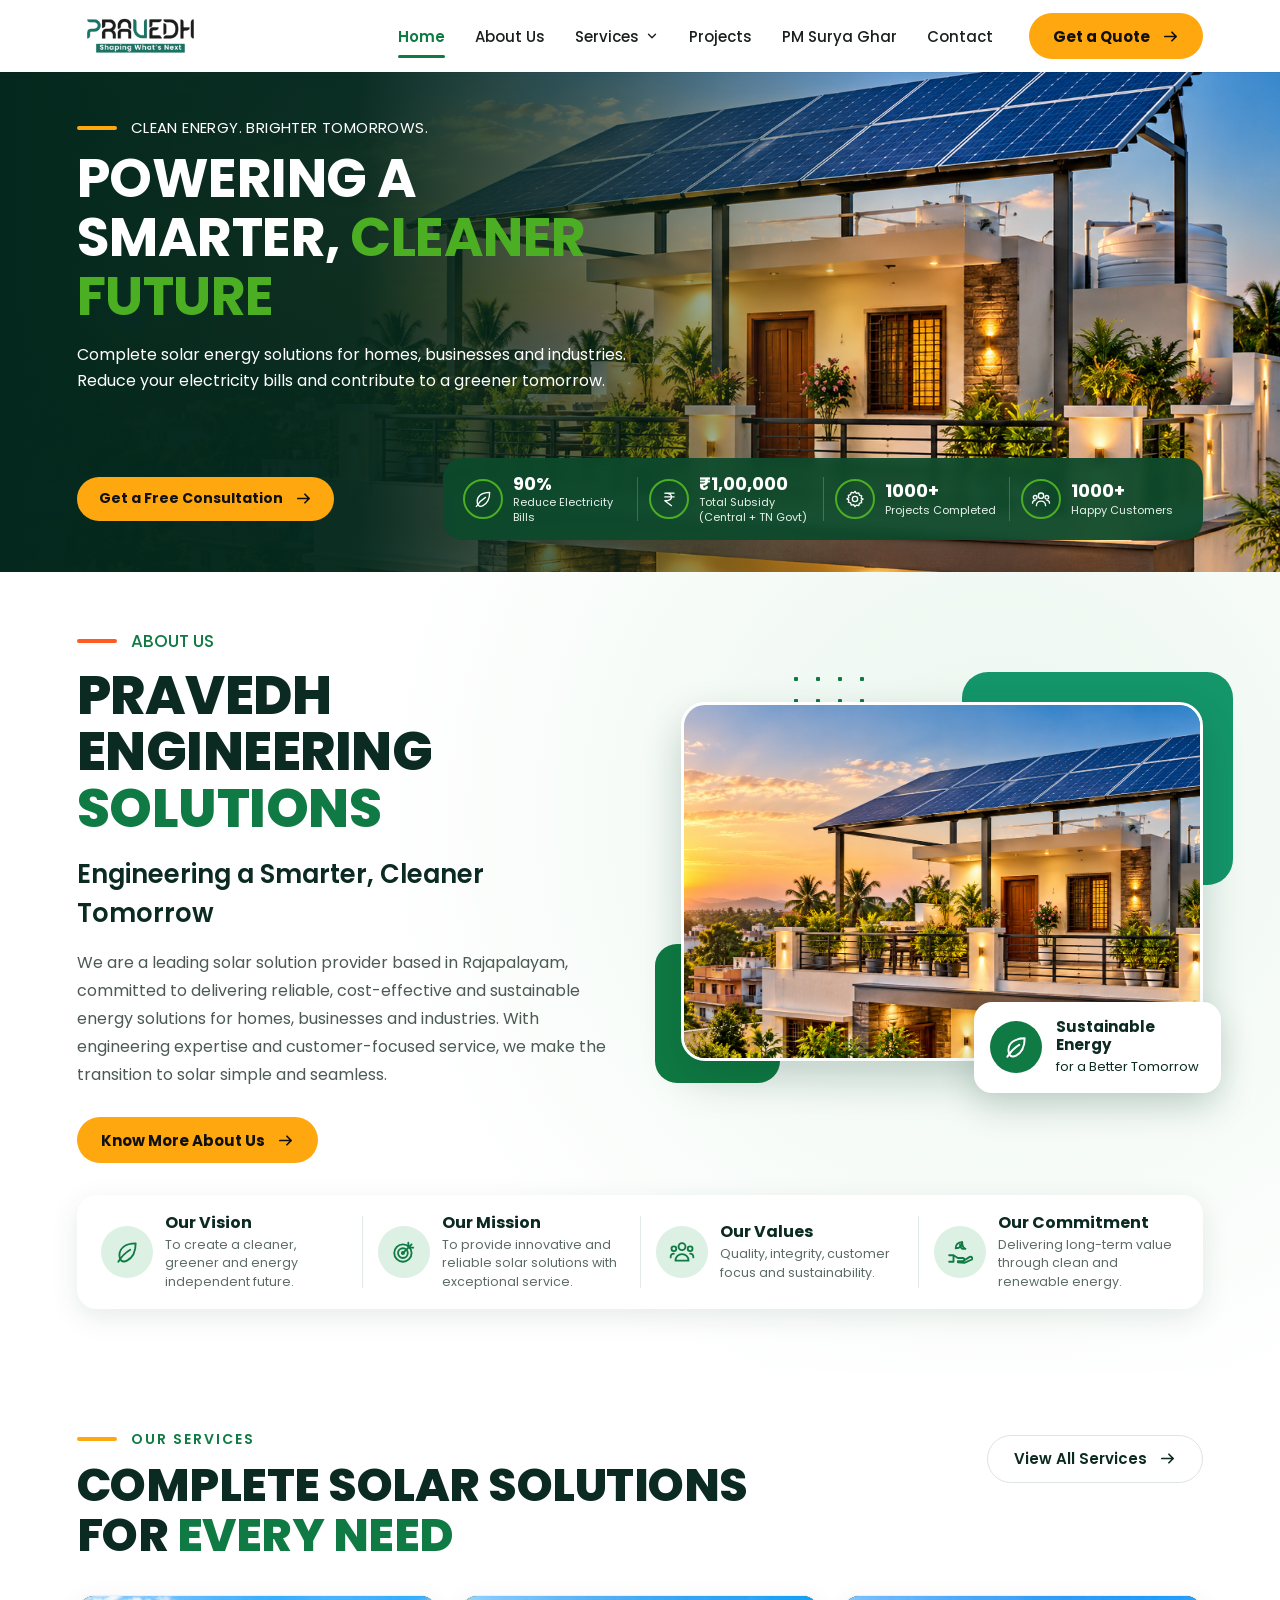
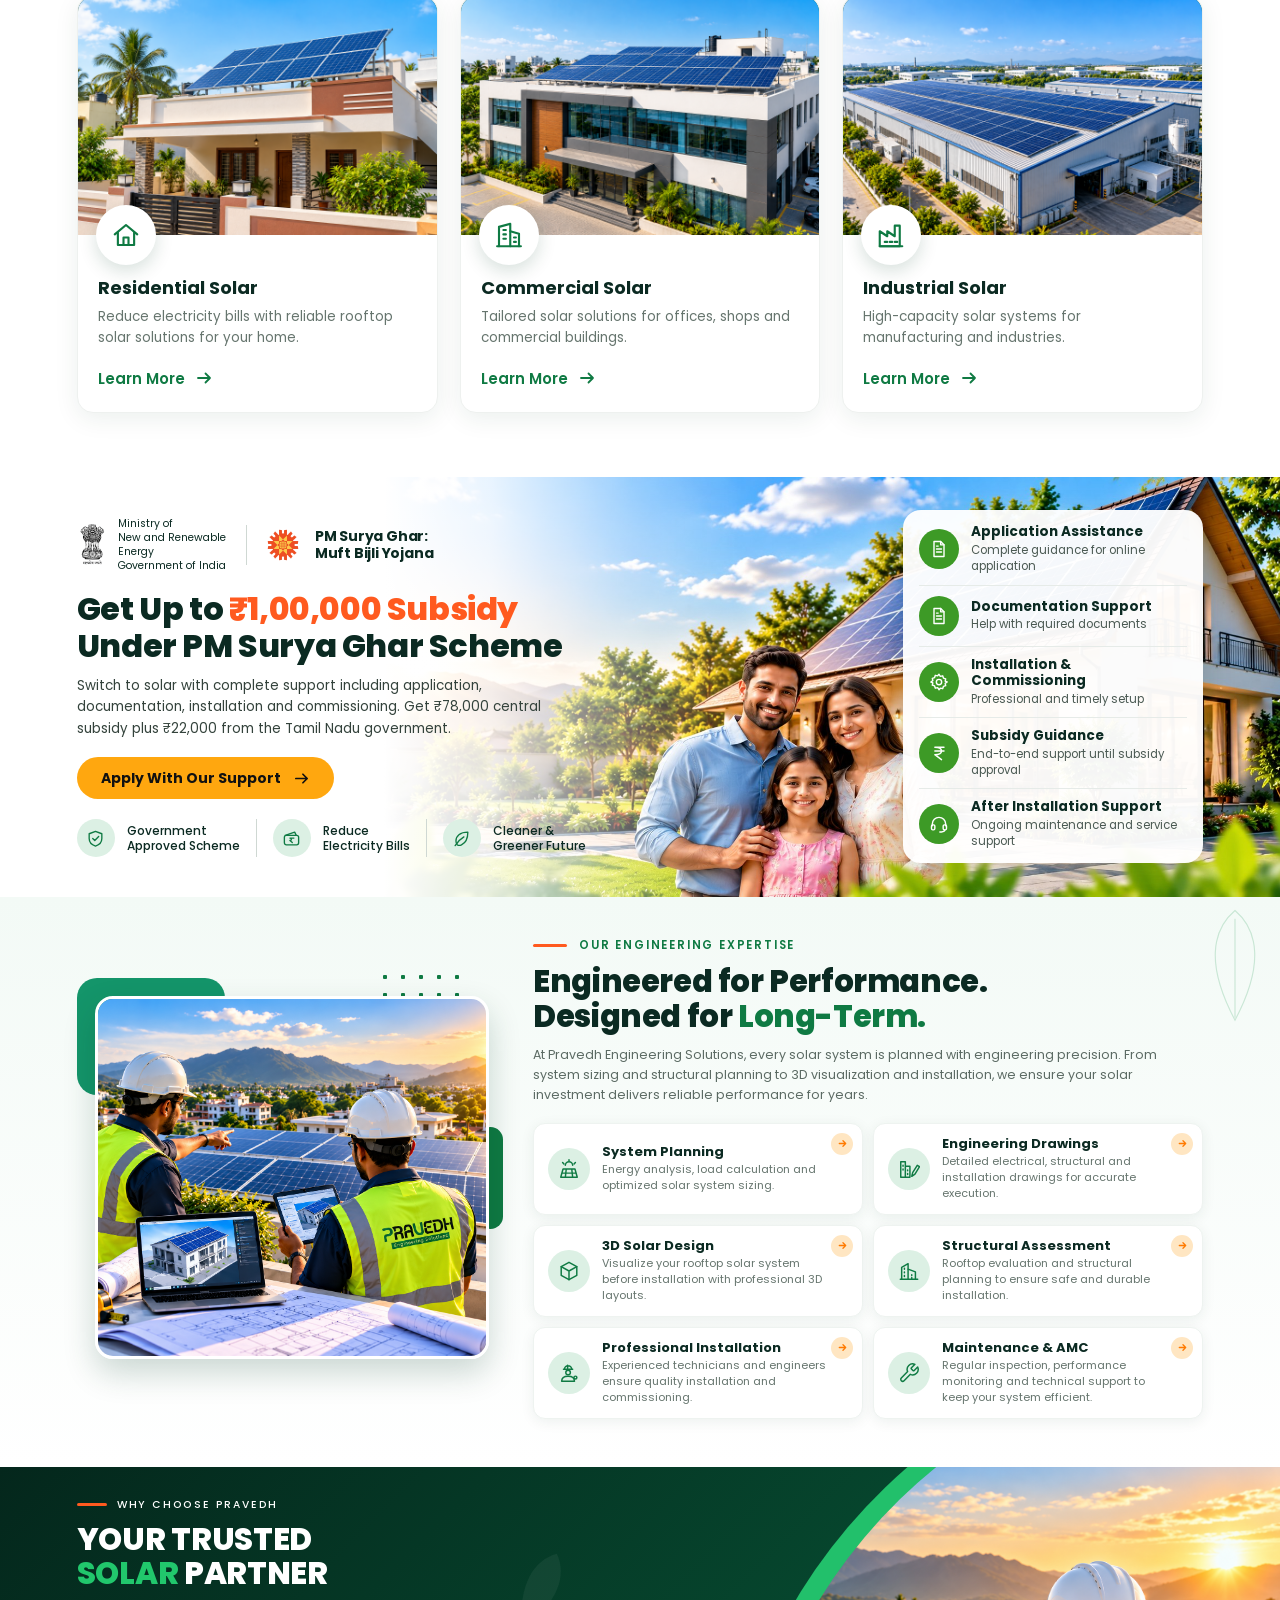
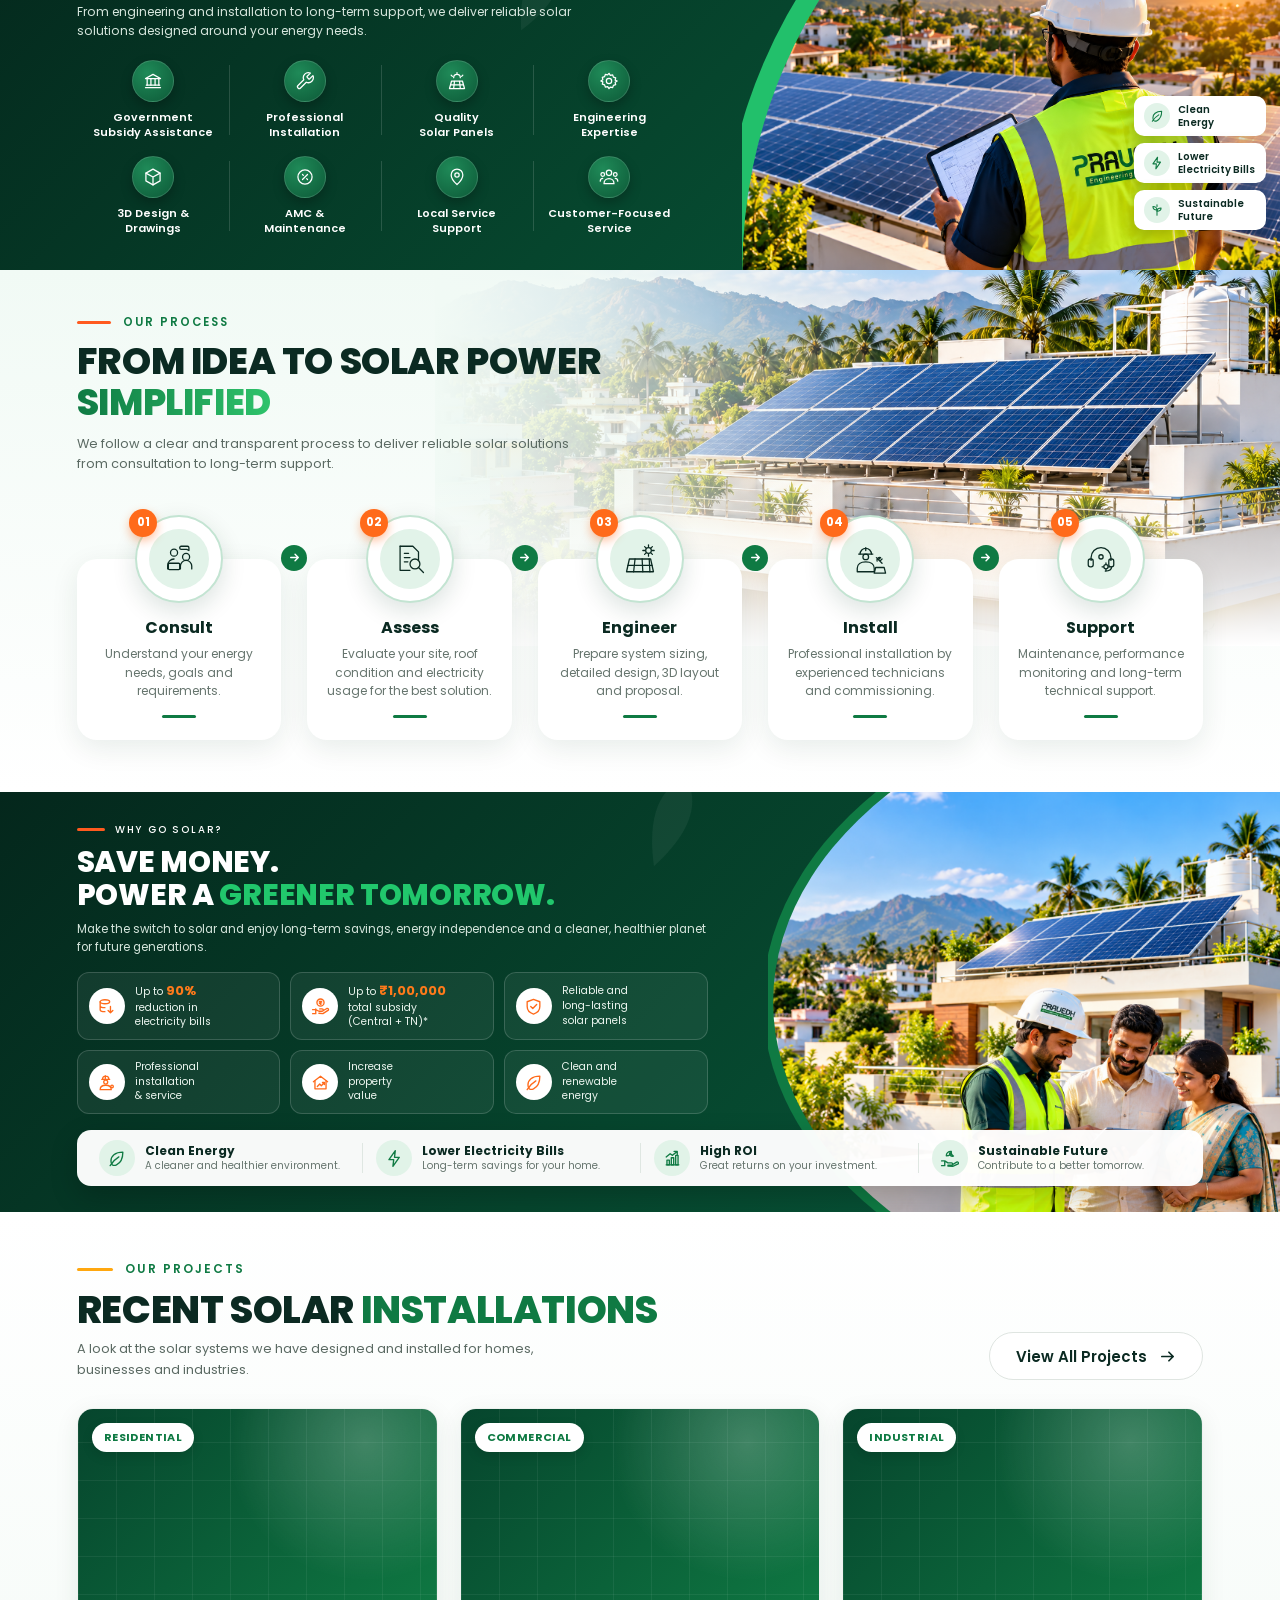
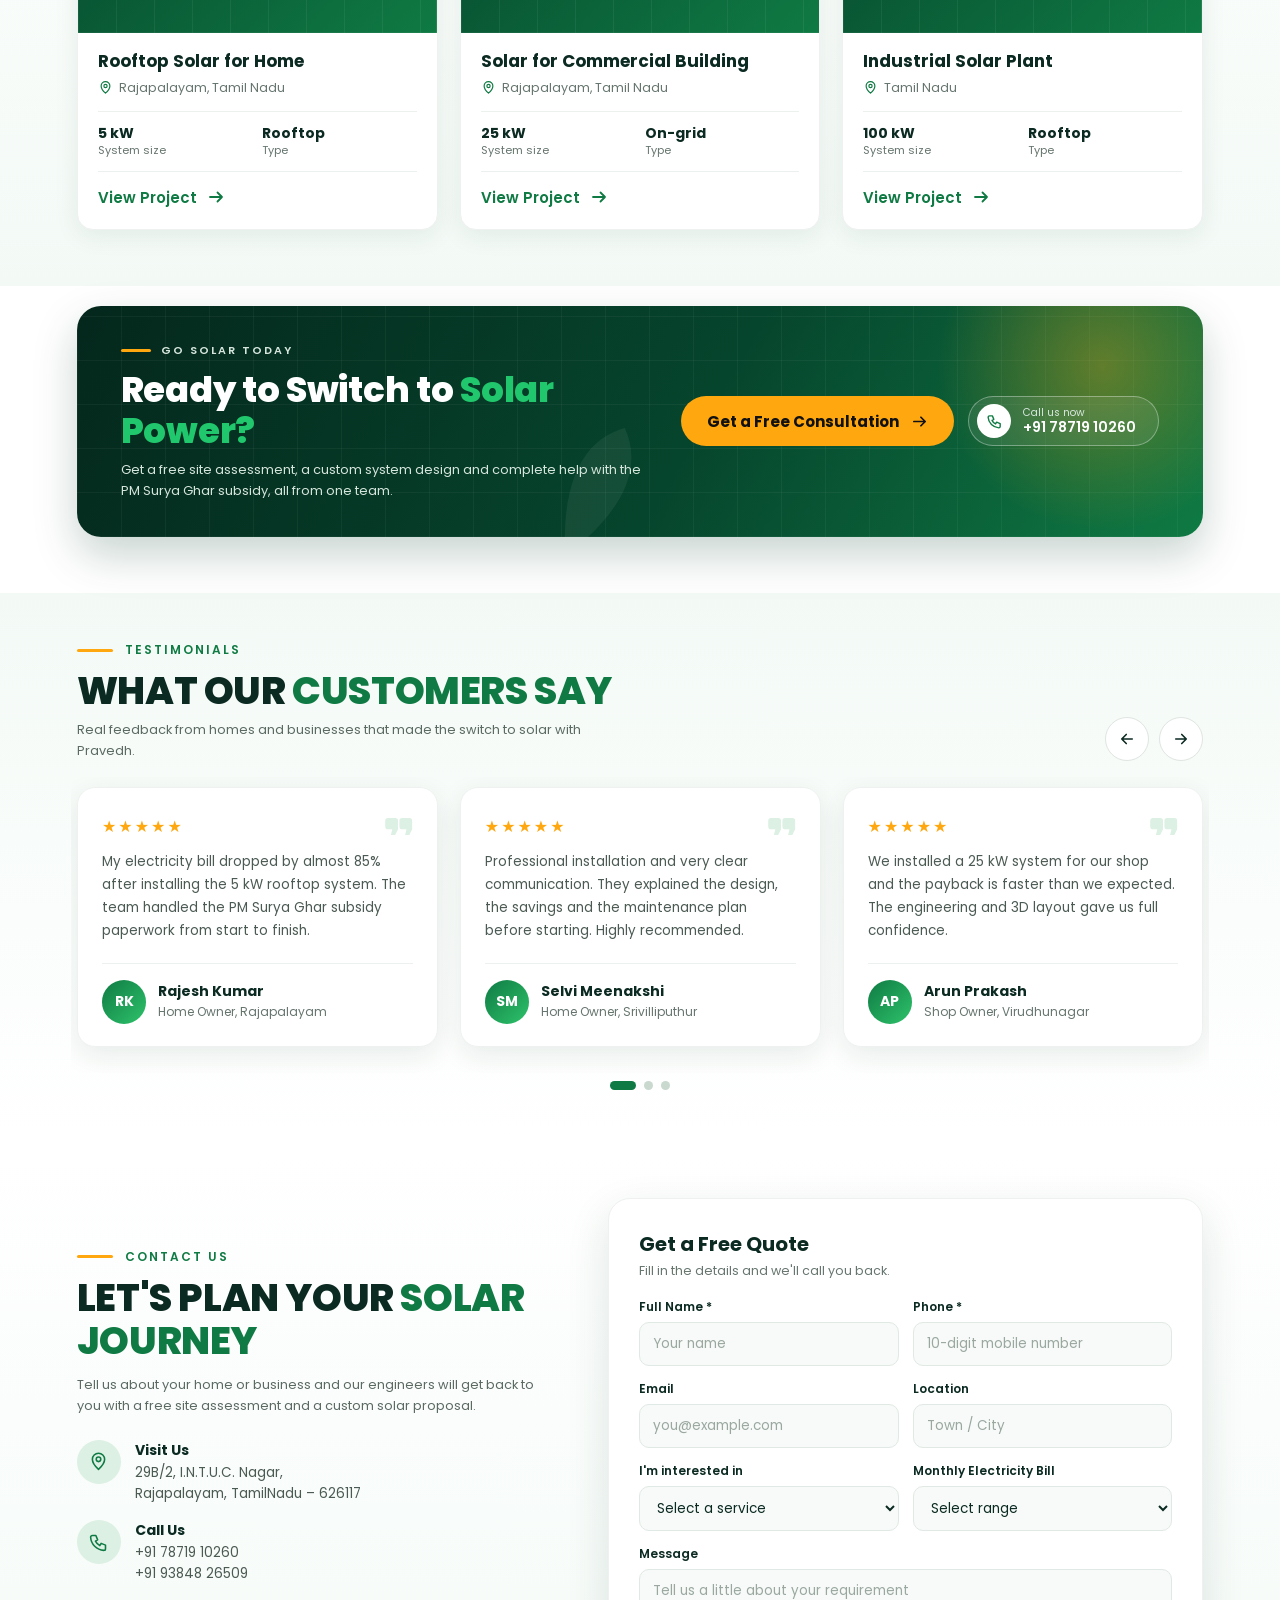
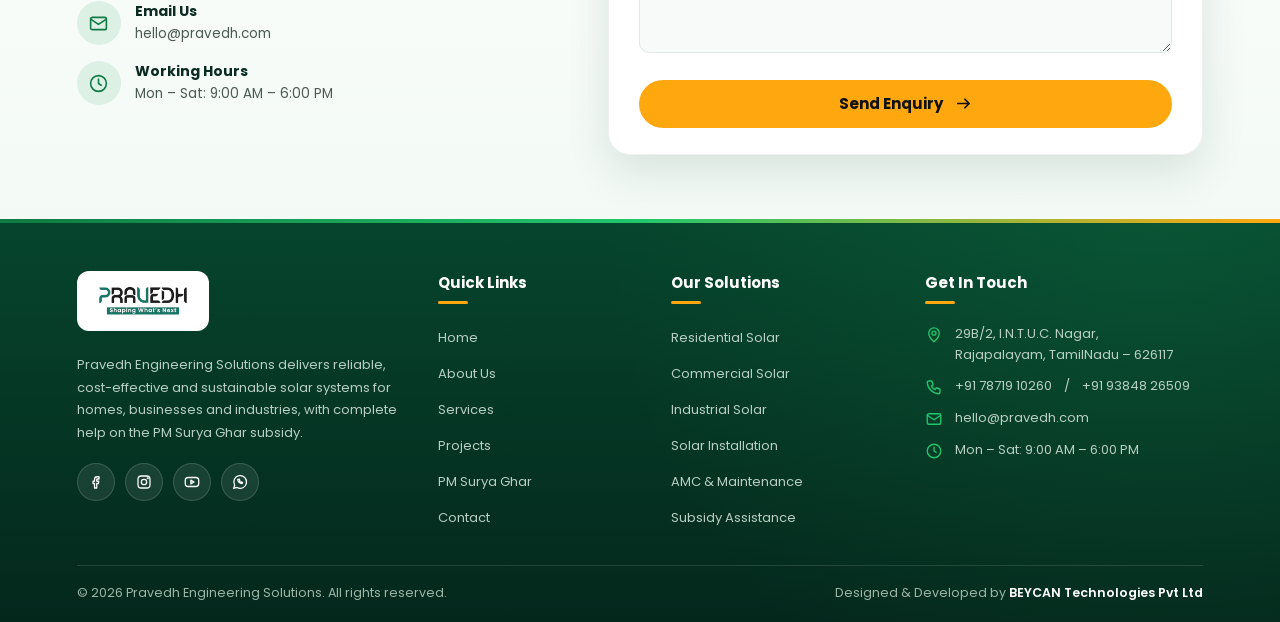
==== commit cddd00e0: "Add files via upload" ====
--- a/index.html
+++ b/index.html
@@ -24,7 +24,7 @@
       <div class="dropdown">
         <button type="button" class="dropdown-toggle" aria-haspopup="true" aria-expanded="false">Services <svg class="chev" viewBox="0 0 24 24" fill="none" stroke="currentColor" stroke-width="2.4" stroke-linecap="round" stroke-linejoin="round"><path d="M6 9l6 6 6-6"/></svg></button>
          <div class="dropdown-menu">
-          <a href="services.html#resdential">Residential Solar</a>
+          <a href="services.html#residential">Residential Solar</a>
           <a href="services.html#commercial">Commercial Solar</a>
           <a href="services.html#industrial">Industrial Solar</a>
           <a href="services.html#installation">Solar Installation</a>
@@ -600,9 +600,9 @@
           Get a Free Consultation
           <svg viewBox="0 0 24 24" fill="none" stroke="currentColor" stroke-width="2.4" stroke-linecap="round" stroke-linejoin="round"><path d="M4 12h16M14 6l6 6-6 6"/></svg>
         </a>
-        <a href="tel:+910000000000" class="btn btn-call">
+        <a href="tel:+917871910260" class="btn btn-call">
           <span class="cta-phone"><svg viewBox="0 0 24 24"><path d="M5 4h4l2 5-2.500 1.500a11 11 0 0 0 5 5L15 13l5 2v4a2 2 0 0 1-2 2A16 16 0 0 1 3 6a2 2 0 0 1 2-2z"/></svg></span>
-          <span class="cta-call-txt"><small>Call us now</small>+91 00000 00000</span>
+          <span class="cta-call-txt"><small>Call us now</small>+91 78719 10260</span>
         </a>
       </div>
     </div>
@@ -700,15 +700,21 @@
       <ul class="contact-list">
         <li>
           <span class="contact-ico"><svg viewBox="0 0 24 24"><path d="M12 21s7-6.2 7-11.5a7 7 0 0 0-14 0C5 14.8 12 21 12 21z"/><circle cx="12" cy="9.5" r="2.6"/></svg></span>
-          <span><strong>Visit Us</strong>Your street address,<br>Rajapalayam, Tamil Nadu</span>
+          <span><strong>Visit Us</strong>29B/2, I.N.T.U.C. Nagar,<br>Rajapalayam,
+TamilNadu – 626117</span>
         </li>
         <li>
+
           <span class="contact-ico"><svg viewBox="0 0 24 24"><path d="M5 4h4l2 5-2.5 1.5a11 11 0 0 0 5 5L15 13l5 2v4a2 2 0 0 1-2 2A16 16 0 0 1 3 6a2 2 0 0 1 2-2z"/></svg></span>
-          <span><strong>Call Us</strong><a href="tel:+910000000000">+91 00000 00000</a></span>
+          <span><strong>Call Us</strong>
+              <a href="tel:+917871910260">+91 78719 10260</a><br>
+      <a href="tel:+919384826509">+91 93848 26509</a>
+          
+          </span>
         </li>
         <li>
           <span class="contact-ico"><svg viewBox="0 0 24 24"><rect x="3" y="5" width="18" height="14" rx="2"/><path d="M3 7l9 6 9-6"/></svg></span>
-          <span><strong>Email Us</strong><a href="mailto:info@yourdomain.com">info@yourdomain.com</a></span>
+          <span><strong>Email Us</strong><a href="mailto:hello@pravedh.com">hello@pravedh.com</a></span>
         </li>
         <li>
           <span class="contact-ico"><svg viewBox="0 0 24 24"><circle cx="12" cy="12" r="9"/><path d="M12 7v5l3 2"/></svg></span>
@@ -813,7 +819,7 @@
       <div class="f-col">
         <h4>Quick Links</h4>
         <ul>
-          <li><a href="#">Home</a></li>
+          <li><a href="#home">Home</a></li>
           <li><a href="#about">About Us</a></li>
           <li><a href="#services">Services</a></li>
           <li><a href="projects.html">Projects</a></li>
@@ -842,15 +848,16 @@
         <ul>
           <li>
             <svg viewBox="0 0 24 24"><path d="M12 21s7-6.2 7-11.5a7 7 0 0 0-14 0C5 14.8 12 21 12 21z"/><circle cx="12" cy="9.5" r="2.6"/></svg>
-            <span>Your street address,<br>Rajapalayam, Tamil Nadu</span>
+            <span>29B/2, I.N.T.U.C. Nagar,<br>Rajapalayam, TamilNadu – 626117</span>
           </li>
           <li>
             <svg viewBox="0 0 24 24"><path d="M5 4h4l2 5-2.5 1.5a11 11 0 0 0 5 5L15 13l5 2v4a2 2 0 0 1-2 2A16 16 0 0 1 3 6a2 2 0 0 1 2-2z"/></svg>
-            <a href="tel:+910000000000">+91 00000 00000</a>
+    <a href="tel:+917871910260">+91 78719 10260</a>/
+      <a href="tel:+919384826509">+91 93848 26509</a>
           </li>
           <li>
             <svg viewBox="0 0 24 24"><rect x="3" y="5" width="18" height="14" rx="2"/><path d="M3 7l9 6 9-6"/></svg>
-            <a href="mailto:info@yourdomain.com">info@yourdomain.com</a>
+            <a href="mailto:hello@pravedh.com">hello@pravedh.com</a>
           </li>
           <li>
             <svg viewBox="0 0 24 24"><circle cx="12" cy="12" r="9"/><path d="M12 7v5l3 2"/></svg>
